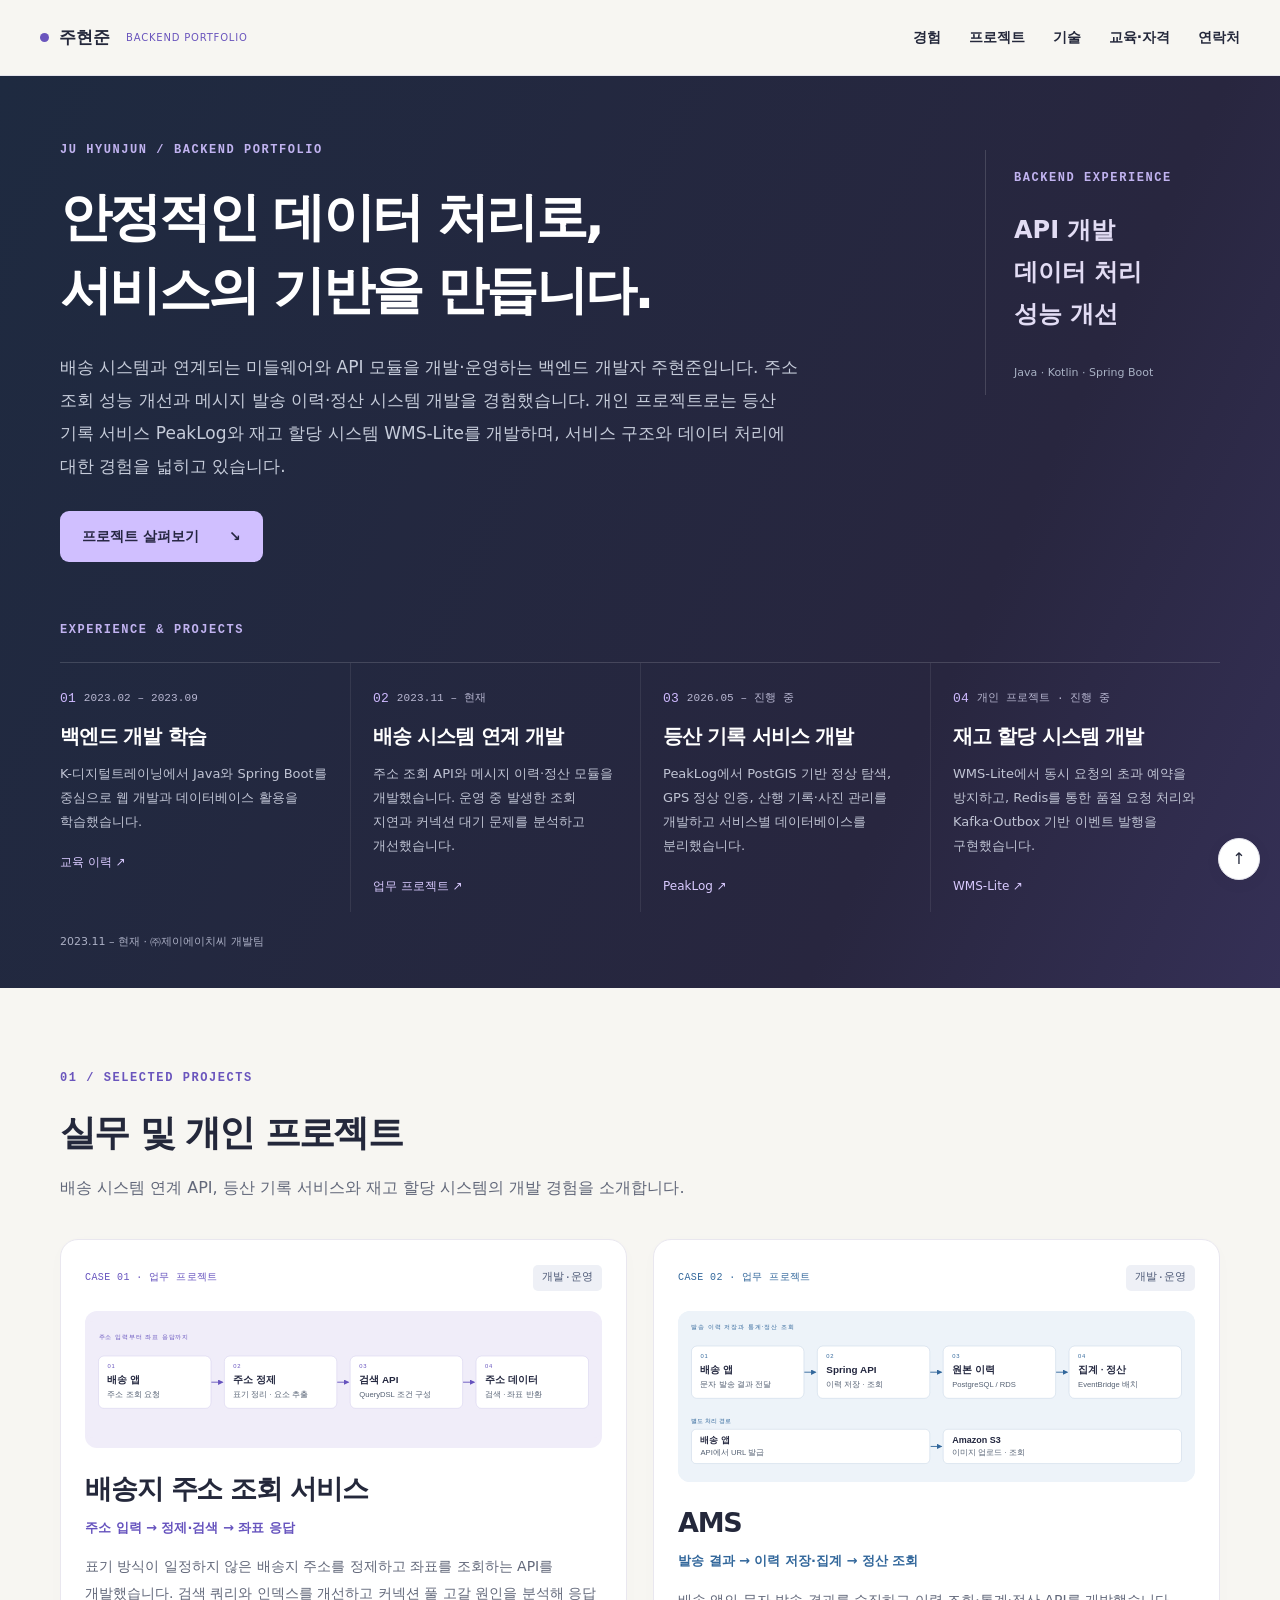
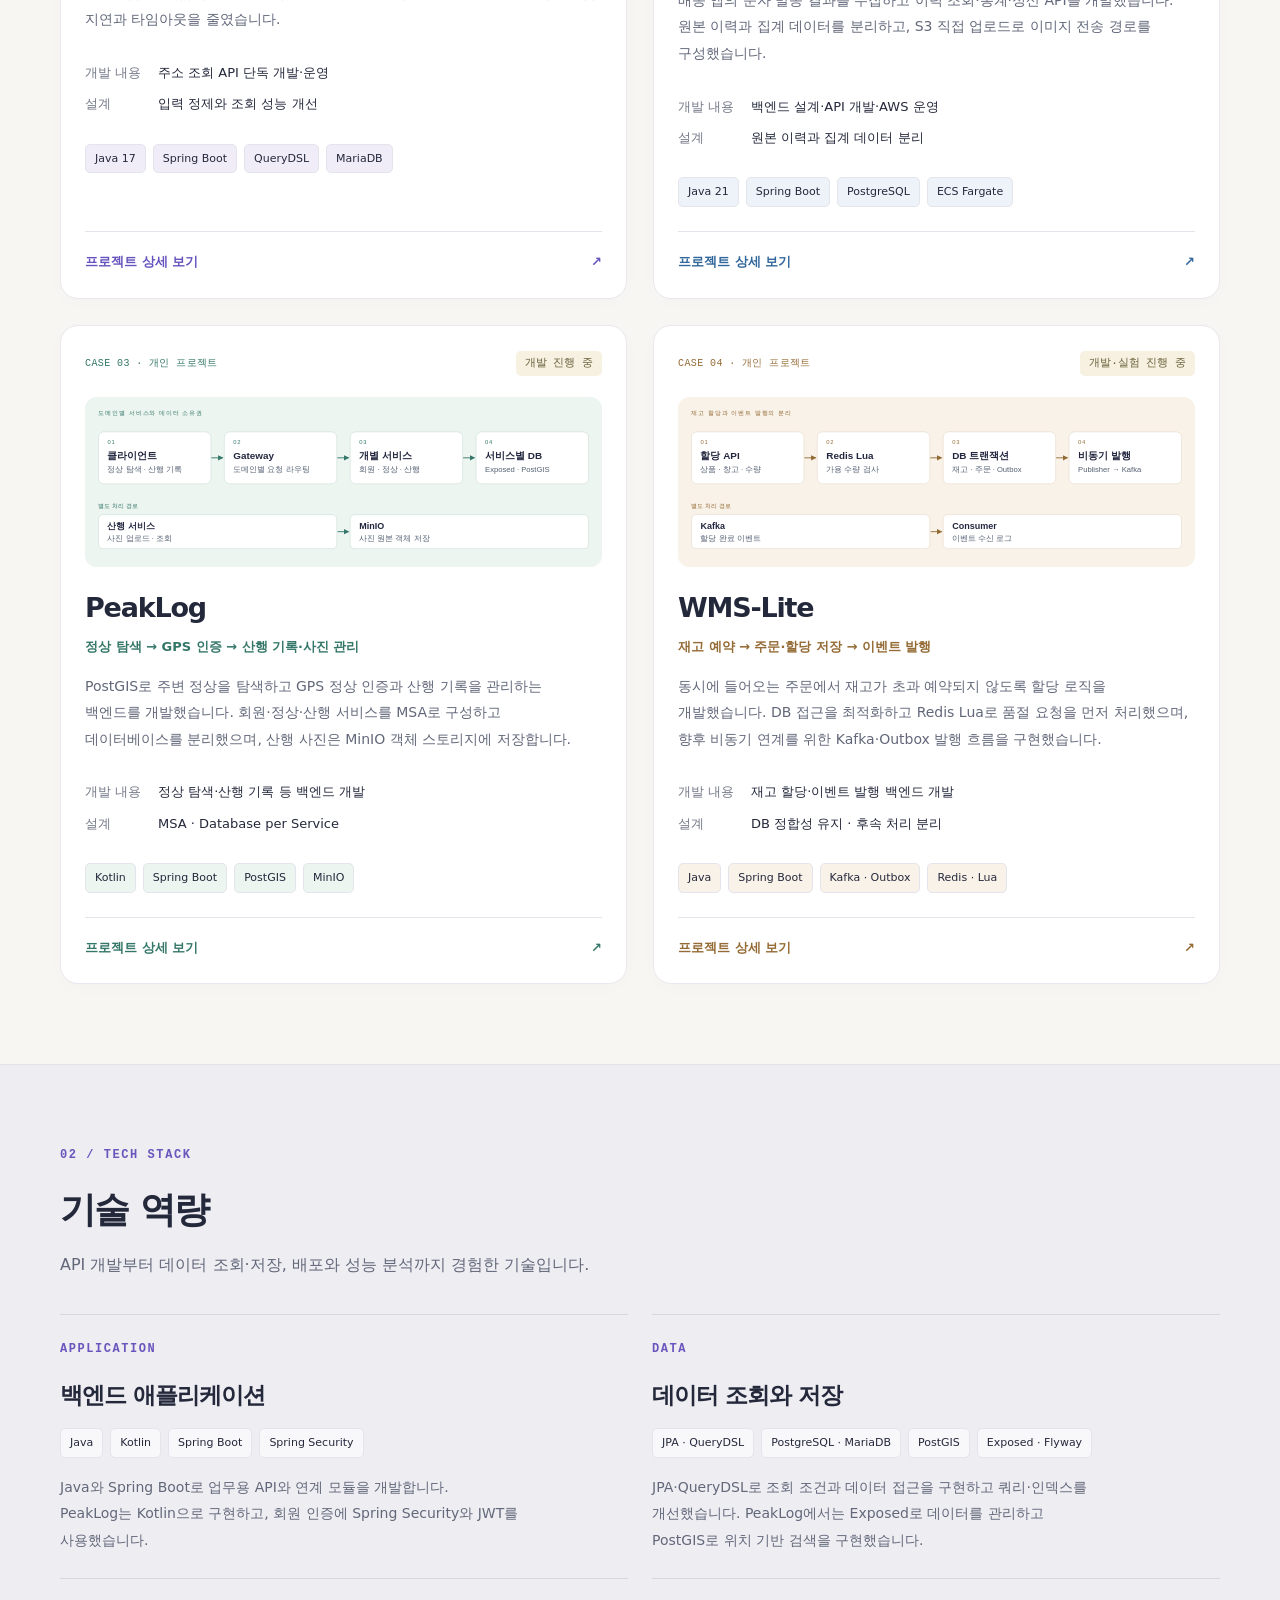
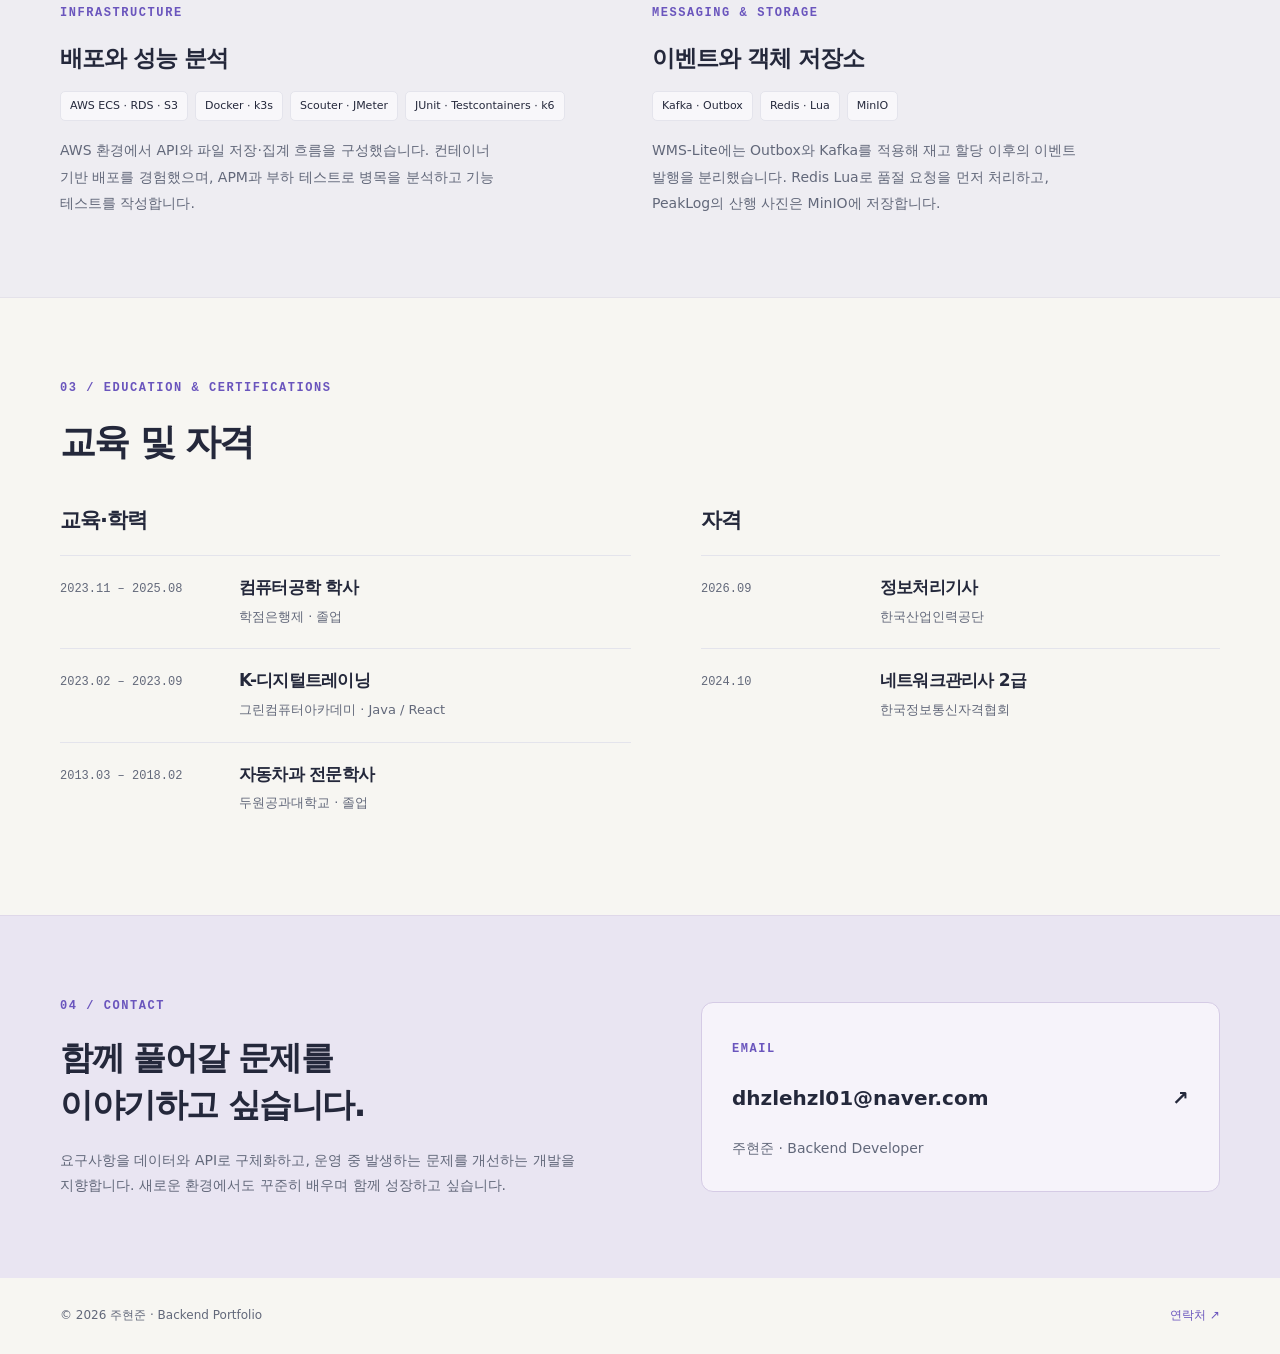
==== index.html @ 54ac0eb7 "Add portfolio website" ====
<!doctype html>
<html lang="ko" class="home-page"><head><meta charset="utf-8"><meta name="viewport" content="width=device-width, initial-scale=1">
<meta name="description" content="배송 시스템과 연계되는 미들웨어와 API 모듈을 개발·운영하는 백엔드 개발자 주현준입니다. 주소 조회 성능 개선과 메시지 발송 이력·정산 시스템 개발을 경험했습니다. 개인 프로젝트로는 등산 기록 서비스 PeakLog와 재고 할당 시스템 WMS-Lite를 개발하며, 서비스 구조와 데이터 처리에 대한 경험을 넓히고 있습니다."><meta name="theme-color" content="#23273f">
<meta property="og:title" content="주현준 | Backend Portfolio"><meta property="og:description" content="배송 시스템과 연계되는 미들웨어와 API 모듈을 개발·운영하는 백엔드 개발자 주현준입니다. 주소 조회 성능 개선과 메시지 발송 이력·정산 시스템 개발을 경험했습니다. 개인 프로젝트로는 등산 기록 서비스 PeakLog와 재고 할당 시스템 WMS-Lite를 개발하며, 서비스 구조와 데이터 처리에 대한 경험을 넓히고 있습니다."><meta property="og:type" content="website">
<title>주현준 | Backend Portfolio</title><link rel="icon" type="image/svg+xml" href="assets/favicon.svg">
<link rel="stylesheet" href="assets/style.css"><script src="assets/main.js" defer></script></head>
<body id="top"><a class="skip" href="#main">본문으로 건너뛰기</a>
<header class="site-header"><div class="header-inner">
<a class="brand" href="index.html" aria-label="주현준 포트폴리오 홈"><span class="brand-dot"></span>주현준<span class="brand-sub">BACKEND PORTFOLIO</span></a>
<button class="menu-toggle" type="button" aria-label="메뉴 열기" aria-expanded="false" aria-controls="main-nav">메뉴 <span aria-hidden="true">☰</span></button>
<nav id="main-nav" aria-label="주 메뉴"><a href="index.html#journey">경험</a><a href="index.html#work">프로젝트</a><a href="index.html#stack">기술</a><a href="index.html#credentials">교육·자격</a><a href="index.html#contact">연락처</a></nav></div></header><main id="main"><section class="hero" aria-labelledby="hero-title"><div class="container"><div class="hero-top"><div><p class="eyebrow">JU HYUNJUN / BACKEND PORTFOLIO</p><h1 id="hero-title">안정적인 데이터 처리로,<br>서비스의 기반을 만듭니다.</h1><p class="hero-intro">배송 시스템과 연계되는 미들웨어와 API 모듈을 개발·운영하는 백엔드 개발자 주현준입니다. 주소 조회 성능 개선과 메시지 발송 이력·정산 시스템 개발을 경험했습니다. 개인 프로젝트로는 등산 기록 서비스 PeakLog와 재고 할당 시스템 WMS-Lite를 개발하며, 서비스 구조와 데이터 처리에 대한 경험을 넓히고 있습니다.</p><a class="primary-button" href="#work">프로젝트 살펴보기 <span aria-hidden="true">↘</span></a></div><aside class="hero-aside"><span class="small-label">BACKEND EXPERIENCE</span><p>API 개발<br>데이터 처리<br>성능 개선</p><span class="aside-bottom">Java · Kotlin · Spring Boot</span></aside></div>
<div id="journey" class="timeline-wrap"><p class="small-label">EXPERIENCE & PROJECTS</p><ol class="timeline"><li><p class="timeline-date"><span>01</span>2023.02 – 2023.09</p><h2>백엔드 개발 학습</h2><p>K-디지털트레이닝에서 Java와 Spring Boot를 중심으로 웹 개발과 데이터베이스 활용을 학습했습니다.</p><a href="#credentials">교육 이력 <span aria-hidden="true">↗</span></a></li><li><p class="timeline-date"><span>02</span>2023.11 – 현재</p><h2>배송 시스템 연계 개발</h2><p>주소 조회 API와 메시지 이력·정산 모듈을 개발했습니다. 운영 중 발생한 조회 지연과 커넥션 대기 문제를 분석하고 개선했습니다.</p><a href="projects/address.html">업무 프로젝트 <span aria-hidden="true">↗</span></a></li><li><p class="timeline-date"><span>03</span>2026.05 – 진행 중</p><h2>등산 기록 서비스 개발</h2><p>PeakLog에서 PostGIS 기반 정상 탐색, GPS 정상 인증, 산행 기록·사진 관리를 개발하고 서비스별 데이터베이스를 분리했습니다.</p><a href="projects/peaklog.html">PeakLog <span aria-hidden="true">↗</span></a></li><li><p class="timeline-date"><span>04</span>개인 프로젝트 · 진행 중</p><h2>재고 할당 시스템 개발</h2><p>WMS-Lite에서 동시 요청의 초과 예약을 방지하고, Redis를 통한 품절 요청 처리와 Kafka·Outbox 기반 이벤트 발행을 구현했습니다.</p><a href="projects/wms-lite.html">WMS-Lite <span aria-hidden="true">↗</span></a></li></ol><p class="hero-footnote">2023.11 – 현재 · ㈜제이에이치씨 개발팀</p></div></div></section>
<section class="section container" id="work"><p class="eyebrow">01 / SELECTED PROJECTS</p><h2>실무 및 개인 프로젝트</h2><p class="section-intro">배송 시스템 연계 API, 등산 기록 서비스와 재고 할당 시스템의 개발 경험을 소개합니다.</p><div class="project-grid"><a class="project-card theme-violet" href="projects/address.html" aria-label="배송지 주소 조회 서비스 상세 보기"><div class="card-top"><span>CASE 01 · 업무 프로젝트</span><span class="status status-done">개발·운영</span></div>
<div class="card-art"><img src="assets/address-overview.svg" alt="주소 입력 → 정제·검색 → 좌표 응답" width="1150" height="260" loading="lazy"></div><div class="card-body"><h3>배송지 주소 조회 서비스</h3><p class="card-flow">주소 입력 → 정제·검색 → 좌표 응답</p><p>표기 방식이 일정하지 않은 배송지 주소를 정제하고 좌표를 조회하는 API를 개발했습니다. 검색 쿼리와 인덱스를 개선하고 커넥션 풀 고갈 원인을 분석해 응답 지연과 타임아웃을 줄였습니다.</p><dl><div><dt>개발 내용</dt><dd>주소 조회 API 단독 개발·운영</dd></div><div><dt>설계</dt><dd>입력 정제와 조회 성능 개선</dd></div></dl><ul class="tags" aria-label="사용 기술"><li>Java 17</li><li>Spring Boot</li><li>QueryDSL</li><li>MariaDB</li></ul><div class="card-link">프로젝트 상세 보기 <span aria-hidden="true">↗</span></div></div></a><a class="project-card theme-blue" href="projects/ams.html" aria-label="AMS 상세 보기"><div class="card-top"><span>CASE 02 · 업무 프로젝트</span><span class="status status-done">개발·운영</span></div>
<div class="card-art"><img src="assets/ams-overview.svg" alt="발송 결과 → 이력 저장·집계 → 정산 조회" width="1150" height="260" loading="lazy"></div><div class="card-body"><h3>AMS</h3><p class="card-flow">발송 결과 → 이력 저장·집계 → 정산 조회</p><p>배송 앱의 문자 발송 결과를 수집하고 이력 조회·통계·정산 API를 개발했습니다. 원본 이력과 집계 데이터를 분리하고, S3 직접 업로드로 이미지 전송 경로를 구성했습니다.</p><dl><div><dt>개발 내용</dt><dd>백엔드 설계·API 개발·AWS 운영</dd></div><div><dt>설계</dt><dd>원본 이력과 집계 데이터 분리</dd></div></dl><ul class="tags" aria-label="사용 기술"><li>Java 21</li><li>Spring Boot</li><li>PostgreSQL</li><li>ECS Fargate</li></ul><div class="card-link">프로젝트 상세 보기 <span aria-hidden="true">↗</span></div></div></a><a class="project-card theme-green" href="projects/peaklog.html" aria-label="PeakLog 상세 보기"><div class="card-top"><span>CASE 03 · 개인 프로젝트</span><span class="status status-experiment">개발 진행 중</span></div>
<div class="card-art"><img src="assets/peaklog-overview.svg" alt="정상 탐색 → GPS 인증 → 산행 기록·사진 관리" width="1150" height="260" loading="lazy"></div><div class="card-body"><h3>PeakLog</h3><p class="card-flow">정상 탐색 → GPS 인증 → 산행 기록·사진 관리</p><p>PostGIS로 주변 정상을 탐색하고 GPS 정상 인증과 산행 기록을 관리하는 백엔드를 개발했습니다. 회원·정상·산행 서비스를 MSA로 구성하고 데이터베이스를 분리했으며, 산행 사진은 MinIO 객체 스토리지에 저장합니다.</p><dl><div><dt>개발 내용</dt><dd>정상 탐색·산행 기록 등 백엔드 개발</dd></div><div><dt>설계</dt><dd>MSA · Database per Service</dd></div></dl><ul class="tags" aria-label="사용 기술"><li>Kotlin</li><li>Spring Boot</li><li>PostGIS</li><li>MinIO</li></ul><div class="card-link">프로젝트 상세 보기 <span aria-hidden="true">↗</span></div></div></a><a class="project-card theme-amber" href="projects/wms-lite.html" aria-label="WMS-Lite 상세 보기"><div class="card-top"><span>CASE 04 · 개인 프로젝트</span><span class="status status-experiment">개발·실험 진행 중</span></div>
<div class="card-art"><img src="assets/wms-lite-overview.svg" alt="재고 예약 → 주문·할당 저장 → 이벤트 발행" width="1150" height="260" loading="lazy"></div><div class="card-body"><h3>WMS-Lite</h3><p class="card-flow">재고 예약 → 주문·할당 저장 → 이벤트 발행</p><p>동시에 들어오는 주문에서 재고가 초과 예약되지 않도록 할당 로직을 개발했습니다. DB 접근을 최적화하고 Redis Lua로 품절 요청을 먼저 처리했으며, 향후 비동기 연계를 위한 Kafka·Outbox 발행 흐름을 구현했습니다.</p><dl><div><dt>개발 내용</dt><dd>재고 할당·이벤트 발행 백엔드 개발</dd></div><div><dt>설계</dt><dd>DB 정합성 유지 · 후속 처리 분리</dd></div></dl><ul class="tags" aria-label="사용 기술"><li>Java</li><li>Spring Boot</li><li>Kafka · Outbox</li><li>Redis · Lua</li></ul><div class="card-link">프로젝트 상세 보기 <span aria-hidden="true">↗</span></div></div></a></div></section>
<section class="section stack-section" id="stack"><div class="container"><p class="eyebrow">02 / TECH STACK</p><h2>기술 역량</h2><p class="section-intro">API 개발부터 데이터 조회·저장, 배포와 성능 분석까지 경험한 기술입니다.</p><div class="stack-grid"><article class="stack-card"><p class="eyebrow">APPLICATION</p><h3>백엔드 애플리케이션</h3><ul class="tags" aria-label="사용 기술"><li>Java</li><li>Kotlin</li><li>Spring Boot</li><li>Spring Security</li></ul><p>Java와 Spring Boot로 업무용 API와 연계 모듈을 개발합니다. PeakLog는 Kotlin으로 구현하고, 회원 인증에 Spring Security와 JWT를 사용했습니다.</p></article><article class="stack-card"><p class="eyebrow">DATA</p><h3>데이터 조회와 저장</h3><ul class="tags" aria-label="사용 기술"><li>JPA · QueryDSL</li><li>PostgreSQL · MariaDB</li><li>PostGIS</li><li>Exposed · Flyway</li></ul><p>JPA·QueryDSL로 조회 조건과 데이터 접근을 구현하고 쿼리·인덱스를 개선했습니다. PeakLog에서는 Exposed로 데이터를 관리하고 PostGIS로 위치 기반 검색을 구현했습니다.</p></article><article class="stack-card"><p class="eyebrow">INFRASTRUCTURE</p><h3>배포와 성능 분석</h3><ul class="tags" aria-label="사용 기술"><li>AWS ECS · RDS · S3</li><li>Docker · k3s</li><li>Scouter · JMeter</li><li>JUnit · Testcontainers · k6</li></ul><p>AWS 환경에서 API와 파일 저장·집계 흐름을 구성했습니다. 컨테이너 기반 배포를 경험했으며, APM과 부하 테스트로 병목을 분석하고 기능 테스트를 작성합니다.</p></article><article class="stack-card"><p class="eyebrow">MESSAGING &amp; STORAGE</p><h3>이벤트와 객체 저장소</h3><ul class="tags" aria-label="사용 기술"><li>Kafka · Outbox</li><li>Redis · Lua</li><li>MinIO</li></ul><p>WMS-Lite에는 Outbox와 Kafka를 적용해 재고 할당 이후의 이벤트 발행을 분리했습니다. Redis Lua로 품절 요청을 먼저 처리하고, PeakLog의 산행 사진은 MinIO에 저장합니다.</p></article></div></div></section>
<section class="section container" id="credentials"><p class="eyebrow">03 / EDUCATION &amp; CERTIFICATIONS</p><h2>교육 및 자격</h2><div class="credentials-grid"><article><h3>교육·학력</h3><ul class="credential-list"><li><span>2023.11 – 2025.08</span><div><h4>컴퓨터공학 학사</h4><p>학점은행제 · 졸업</p></div></li><li><span>2023.02 – 2023.09</span><div><h4>K-디지털트레이닝</h4><p>그린컴퓨터아카데미 · Java / React</p></div></li><li><span>2013.03 – 2018.02</span><div><h4>자동차과 전문학사</h4><p>두원공과대학교 · 졸업</p></div></li></ul></article><article><h3>자격</h3><ul class="credential-list"><li><span>2026.09</span><div><h4>정보처리기사</h4><p>한국산업인력공단</p></div></li><li><span>2024.10</span><div><h4>네트워크관리사 2급</h4><p>한국정보통신자격협회</p></div></li></ul></article></div></section>
<section class="section contact-section" id="contact"><div class="container contact-inner"><div><p class="eyebrow">04 / CONTACT</p><h2>함께 풀어갈 문제를<br>이야기하고 싶습니다.</h2><p>요구사항을 데이터와 API로 구체화하고, 운영 중 발생하는 문제를 개선하는 개발을 지향합니다. 새로운 환경에서도 꾸준히 배우며 함께 성장하고 싶습니다.</p></div><div class="contact-card"><span class="small-label">EMAIL</span><a href="mailto:dhzlehzl01@naver.com">dhzlehzl01@naver.com <span aria-hidden="true">↗</span></a><p>주현준 · Backend Developer</p></div></div></section></main><footer><div class="container footer-inner"><p>© 2026 주현준 <span>· Backend Portfolio</span></p><a href="index.html#contact">연락처 ↗</a></div></footer>
<a class="to-top" href="#top" aria-label="맨 위로">↑</a></body></html>
---- assets/style.css ----
:root{--bg:#f7f6f2;--paper:#fff;--ink:#24283b;--muted:#62687a;--line:#e4e4ec;--accent:#6a55bd;--soft:#f0ecfb;--header:76px;--radius:18px;color-scheme:light}
*{box-sizing:border-box}html{scroll-behavior:smooth;scroll-padding-top:calc(var(--header) + 20px)}body{margin:0;background:var(--bg);color:var(--ink);font-family:"Pretendard","Apple SD Gothic Neo","Malgun Gothic",system-ui,sans-serif;font-size:16px;line-height:1.8;word-break:keep-all;overflow-wrap:anywhere}a{color:inherit;text-decoration:none}button{font:inherit;cursor:pointer;color:inherit}button:disabled{cursor:default;opacity:.45}img{max-width:100%;height:auto}h1,h2,h3,h4,p,ul,ol,figure,dl{margin:0}h1,h2,h3,h4{line-height:1.4;letter-spacing:-.045em}h1{font-size:clamp(34px,4.1vw,58px);font-weight:750}h2{font-size:clamp(28px,3vw,36px);font-weight:750}h3{font-size:23px}h4{font-size:18px}p{color:var(--muted)}button,a,summary{touch-action:manipulation}a:focus-visible,button:focus-visible,summary:focus-visible,[tabindex]:focus-visible{outline:3px solid #9d7fe9;outline-offset:5px}button{border:0}button:focus:not(:focus-visible){outline:none}[hidden]{display:none!important}.container{width:min(1160px,calc(100% - 80px));margin-inline:auto}.skip{position:fixed;top:-100px;left:16px;background:var(--ink);color:#fff;z-index:100;padding:12px}.skip:focus{top:12px}.site-header{position:sticky;top:0;height:var(--header);z-index:30;background:rgba(247,246,242,.97);border-bottom:1px solid var(--line)}.header-inner{width:min(1240px,calc(100% - 80px));height:100%;margin:auto;display:flex;align-items:center;justify-content:space-between;gap:24px}.brand{display:flex;align-items:center;gap:10px;font-size:17px;font-weight:750;white-space:nowrap}.brand-dot{width:9px;height:9px;background:var(--accent);border-radius:50%}.brand-sub{font-size:10px;color:var(--accent);letter-spacing:.08em;font-weight:500;margin-left:6px}#main-nav{display:flex;gap:28px;font-size:14px;font-weight:650}#main-nav a:hover{color:var(--accent)}.menu-toggle{display:none;background:transparent;padding:6px}.eyebrow,.small-label{font-family:ui-monospace,"Cascadia Code",Consolas,monospace;font-size:12px;letter-spacing:.13em;color:var(--accent);font-weight:550}.eyebrow{margin-bottom:18px}.hero{background:linear-gradient(115deg,#1e2a40 0%,#28263f 72%,#353056 100%);color:#fff;padding:64px 0 36px}.hero .eyebrow,.hero .small-label{color:#c1b3f0}.hero h1{letter-spacing:-.05em}.hero-top{display:grid;grid-template-columns:minmax(0,1fr) 235px;gap:70px;align-items:start}.hero-intro{max-width:740px;margin:24px 0 28px;color:#c6ccda;font-size:17px;line-height:1.95}.primary-button,.secondary-button{display:inline-flex;gap:30px;align-items:center;padding:13px 22px;border-radius:9px;font-size:14px;font-weight:700}.primary-button{background:#d0bfff;color:#262642}.primary-button:hover{background:#dfd2ff}.secondary-button{border:1px solid var(--line);background:#fff;margin-top:25px}.hero-aside{border-left:1px solid #ffffff25;padding:12px 0 12px 28px;margin-top:10px}.hero-aside p{font-size:24px;line-height:1.75;color:#e2dcf4;margin:18px 0 28px;font-weight:600}.aside-bottom{font-size:11px;color:#a8b1c4;display:block;max-width:180px}.timeline-wrap{margin-top:58px;scroll-margin-top:0}.timeline{list-style:none;padding:0;display:grid;grid-template-columns:repeat(4,1fr);margin-top:20px;border-top:1px solid #ffffff25}.timeline li{padding:24px 22px 12px 0;position:relative}.timeline li+li{padding-left:22px;border-left:1px solid #ffffff15}.timeline-date{color:#b8b7d1;font-family:ui-monospace,Consolas,monospace;font-size:11px;letter-spacing:.01em;display:flex;align-items:center;gap:8px}.timeline-date span{font-size:13px;color:#cfbaff}.timeline h2{font-size:20px;margin:12px 0}.timeline li>p:not(.timeline-date){font-size:13px;line-height:1.85;color:#c0c4d4}.timeline a{font-size:12px;color:#d9caff;display:inline-block;margin-top:18px}.hero-footnote{color:#acb0c5;font-size:11px;margin-top:20px}.section{padding-top:80px;padding-bottom:80px}.section-intro{margin-top:16px;font-size:16px;max-width:800px}.project-grid{display:grid;grid-template-columns:repeat(2,minmax(0,1fr));gap:26px;margin-top:36px}.project-card{border:1px solid #e9e7ef;border-radius:var(--radius);background:var(--paper);padding:24px;box-shadow:0 4px 20px #26263a04;display:flex;flex-direction:column;transition:transform .18s,border-color .18s}.project-card:hover{transform:translateY(-4px);border-color:#bcaedb}.card-top{font-family:ui-monospace,Consolas,monospace;font-size:10px;letter-spacing:.04em;display:flex;justify-content:space-between;gap:10px;color:var(--accent);align-items:center;min-height:28px}.status{font-family:inherit;letter-spacing:0;font-size:11px;padding:4px 9px;border-radius:5px;display:inline-block;white-space:normal;line-height:1.6}.status-done{color:#4e5a77;background:#eef0f6}.status-experiment{color:#6a613b;background:#f6f1e1}.card-art{margin:19px 0 22px;background:var(--soft);border-radius:12px;overflow:hidden;display:grid;min-height:137px;align-items:center}.card-art img{width:100%;display:block}.card-body{display:flex;flex-direction:column;flex:1}.card-body h3{font-size:27px}.card-flow{color:var(--accent);font-size:13px;font-weight:650;margin:8px 0 14px}.card-body>p:not(.card-flow){font-size:14px;line-height:1.9}.card-body dl{font-size:13px;margin:20px 0}.card-body dl>div{display:grid;grid-template-columns:65px 1fr;gap:8px;margin:8px 0}.card-body dt{color:#767a89}.card-body dd{margin:0;color:var(--ink)}.tags{list-style:none;padding:0;display:flex;flex-wrap:wrap;gap:7px}.tags li{font-size:11px;border:1px solid var(--line);padding:4px 9px;background:var(--soft);border-radius:5px;line-height:1.8}.card-link{border-top:1px solid var(--line);padding-top:18px;display:flex;justify-content:space-between;font-size:13px;color:var(--accent);font-weight:700;margin-top:auto}.card-body .tags{margin-bottom:24px}.theme-violet{--accent:#6653be;--soft:#f0edf9}.theme-blue{--accent:#32679b;--soft:#edf3f9}.theme-green{--accent:#347768;--soft:#edf5f1}.theme-amber{--accent:#946b35;--soft:#f9f2e9}.stack-section{background:#eeedf2;border-block:1px solid #e4e2ea}.stack-grid{display:grid;grid-template-columns:repeat(2,minmax(0,1fr));gap:24px;margin-top:34px}.stack-card{border-top:1px solid #d9d6e2;padding-top:24px}.stack-card h3{margin:10px 0 17px}.stack-card .tags{margin-bottom:16px}.stack-card .tags li{background:#f8f7fa}.stack-card p:not(.eyebrow){font-size:14px;line-height:1.9;max-width:460px}.credentials-grid{display:grid;grid-template-columns:1.1fr 1fr;gap:70px;margin-top:38px}.credentials-grid h3{font-size:21px;margin-bottom:20px}.credential-list{list-style:none;padding:0}.credential-list li{display:flex;gap:24px;padding:20px 0;border-top:1px solid var(--line)}.credential-list li>span{font-family:ui-monospace,Consolas,monospace;font-size:12px;color:var(--muted);flex:0 0 155px;padding-top:3px}.credential-list h4{font-size:17px}.credential-list p{font-size:13px;margin-top:5px}.contact-section{background:#e9e5f2;border-top:1px solid #dfd8e9}.contact-inner{display:grid;grid-template-columns:1.1fr 1fr;gap:70px;align-items:center}.contact-inner h2{font-size:33px}.contact-inner>div>p:not(.eyebrow){max-width:580px;font-size:14px;margin-top:20px}.contact-card{border:1px solid #d5cbe5;border-radius:12px;padding:30px;background:#f6f3fa}.contact-card a{display:flex;justify-content:space-between;gap:16px;align-items:center;font-size:20px;font-weight:650;margin-top:18px}.contact-card p{font-size:12px;margin-top:20px}.footer-inner{display:flex;justify-content:space-between;padding-block:27px;font-size:12px}.footer-inner a{color:var(--accent)}.to-top{position:fixed;right:20px;bottom:20px;width:42px;height:42px;display:grid;place-items:center;background:#fff;border:1px solid var(--line);border-radius:50%;z-index:20;box-shadow:0 3px 14px #26263a12}.breadcrumb{display:flex;justify-content:space-between;gap:20px;padding-top:27px;color:var(--muted);font-size:12px}.breadcrumb a{color:var(--accent)}.detail-hero{padding:45px 0 40px}.detail-hero h1{font-size:clamp(36px,4vw,54px)}.detail-subtitle{margin:16px 0 22px;font-size:22px;color:#52596a}.project-meta{display:flex;gap:20px;align-items:center;flex-wrap:wrap;font-size:13px;margin-bottom:22px}.detail-hero>.tags li{font-size:12px;padding:6px 12px}.snapshot{display:grid;grid-template-columns:1fr 1fr;gap:40px;margin-top:36px;padding:30px;background:#fff;border:1px solid var(--line);border-radius:14px}.snapshot h2{font-size:21px;margin:10px 0}.snapshot p{font-size:14px;line-height:1.9}.metrics{display:grid;grid-template-columns:repeat(3,1fr);gap:20px;border-bottom:1px solid var(--line);padding:28px 0}.metrics>div+div{border-left:1px solid var(--line);padding-left:24px}.metrics dt{font-size:12px;color:var(--muted)}.metrics dd{margin:8px 0 0;font-size:20px;line-height:1.6;font-weight:650;color:var(--accent)}.detail-nav{position:sticky;top:var(--header);z-index:25;background:rgba(247,246,242,.98);border-block:1px solid var(--line)}.detail-nav>.container{display:flex;gap:34px;overflow-x:auto}.detail-nav a{padding:15px 0;white-space:nowrap;font-size:13px;font-weight:600}.detail-nav a:hover{color:var(--accent)}.detail-section{padding:60px 0;border-bottom:1px solid var(--line);scroll-margin-top:0}.diagram{background:#fff;border:1px solid var(--line);border-radius:14px;padding:24px;margin-top:28px;overflow:hidden}.figure-heading{display:flex;justify-content:space-between;align-items:center;gap:20px;margin-bottom:20px}.figure-heading h3{font-size:19px;letter-spacing:-.035em}.zoom-link{padding:6px 0;background:none;font-size:12px;white-space:nowrap;color:var(--accent);font-weight:650}.diagram-open{padding:0;background:transparent;display:block;width:100%;line-height:0;overflow:hidden;border-radius:12px}.diagram-open img{display:block;width:100%;height:auto}.flow-text{list-style:none;padding:0;display:grid;grid-template-columns:repeat(4,minmax(0,1fr));gap:14px;margin-top:20px;counter-reset:flow}.flow-text li{font-size:12px;line-height:1.7;counter-increment:flow;position:relative;padding-left:24px}.flow-text li:before{content:counter(flow,decimal-leading-zero);position:absolute;left:0;top:0;font-family:ui-monospace,Consolas,monospace;font-size:10px;color:var(--accent)}.flow-text strong{display:block;font-size:13px}.flow-text span{color:var(--muted)}figcaption{font-size:12px;color:var(--muted);line-height:1.8;margin-top:20px}.features-layout{display:grid;grid-template-columns:228px minmax(0,1fr);gap:30px;margin-top:32px;align-items:start}.feature-nav{position:sticky;top:153px;border:1px solid var(--line);border-radius:12px;background:#eeedf3;overflow:hidden}.feature-nav>p{padding:21px 20px;font-size:11px}.feature-nav [role=tablist]{display:flex;flex-direction:column}.feature-nav button{display:flex;align-items:center;gap:10px;width:100%;padding:18px 16px;background:transparent;border-left:3px solid transparent;text-align:left;font-size:13px;line-height:1.6}.feature-nav button[aria-selected=true]{background:var(--soft);border-left-color:var(--accent);color:var(--accent);font-weight:700}.feature-nav button:hover{background:#fff8}.tab-index{font-family:ui-monospace,Consolas,monospace;font-size:10px;opacity:.7}.tab-arrow{margin-left:auto}.back-home{font-size:12px;display:block;padding:20px;border-top:1px solid var(--line);color:var(--muted)}.feature-panel{padding:30px;background:#fff;border:1px solid var(--line);border-radius:14px;margin-bottom:20px}.feature-panel .eyebrow{display:flex;align-items:center;justify-content:space-between;gap:10px;font-size:11px;margin-bottom:15px}.feature-state{font-family:inherit;letter-spacing:0;font-size:11px;display:inline-block;padding:3px 8px;background:var(--soft);border-radius:4px}.feature-title{font-size:28px}.feature-intro{margin-top:15px;font-size:16px}.feature-panel .diagram{padding:16px;margin-top:25px;background:var(--bg)}.feature-panel .figure-heading h3{font-size:15px}.feature-panel .flow-text{grid-template-columns:repeat(2,1fr)}.feature-panel .flow-text strong{font-size:12px}.problem-solution{display:grid;grid-template-columns:1fr 1fr;gap:24px;margin-top:32px}.problem-solution article{padding-top:16px;border-top:2px solid var(--line)}.problem-solution article+article{border-top-color:var(--accent)}.problem-solution h4{font-size:17px;margin:10px 0}.problem-solution p,.decision p,.validation-note p{font-size:14px;line-height:1.9}.feature-subtitle{font-size:19px;margin:32px 0 20px}.decision{margin:18px 0;padding-left:16px;border-left:2px solid var(--line)}.decision h4{font-size:16px;margin-bottom:10px}.validation-note{padding:22px;background:var(--soft);border-radius:9px;margin-top:30px}.validation-note h4{font-size:17px;margin:10px 0}.table-wrap{overflow-x:auto;margin-top:28px;border:1px solid var(--line);border-radius:12px;background:#fff}table{border-collapse:collapse;width:100%;font-size:14px;text-align:left}caption{text-align:left;padding:16px 22px;font-size:12px;color:var(--muted);background:#faf9fc}th,td{padding:17px 22px;border-top:1px solid var(--line);vertical-align:top}thead{background:var(--soft)}thead th{font-size:12px;color:var(--accent)}tbody th{width:185px;font-weight:650}td{color:var(--muted)}.notice{font-size:13px;line-height:1.9;background:#efedf3;padding:20px 24px;border-radius:10px;margin-top:22px;border-left:3px solid var(--accent)}.sources{border-top:1px solid var(--line);margin-top:24px;padding-top:18px;font-size:12px;color:var(--muted)}summary{cursor:pointer;color:var(--ink);font-weight:600}.sources ul{padding:18px 22px;font-family:ui-monospace,Consolas,monospace;font-size:11px}.sources p{font-size:12px}.reflection-grid{display:grid;grid-template-columns:1fr 1fr;gap:50px;margin-top:30px}.reflection-grid h3{font-size:22px;margin-bottom:18px}.reflection-grid .small-label{display:block;margin-bottom:10px}.reflection-grid p{font-size:15px;line-height:2}.other-projects{padding:48px 0 60px}.other-projects h2{font-size:24px;margin-bottom:24px}.other-projects>div{display:grid;grid-template-columns:repeat(3,1fr);gap:16px}.other-projects>div>a{display:grid;grid-template-columns:1fr 20px;border:1px solid var(--line);border-radius:10px;background:#fff;padding:22px;gap:10px}.other-projects>div>a>span:first-child{grid-column:1/3;font-size:11px;color:var(--muted)}.other-projects strong{font-size:16px}.other-projects a:hover{border-color:var(--accent)}dialog{border:1px solid #d4cde4;border-radius:16px;padding:0;width:min(1160px,calc(100% - 40px));max-height:90vh;max-width:none;background:#fff;color:var(--ink);overflow:hidden}dialog::backdrop{background:#171728b5;backdrop-filter:blur(4px)}.dialog-heading{display:flex;align-items:center;justify-content:space-between;gap:20px;padding:20px 24px;border-bottom:1px solid var(--line)}.dialog-heading h2{font-size:20px}.dialog-heading button{background:var(--soft);border-radius:6px;padding:7px 12px;font-size:13px;white-space:nowrap}.zoom-toolbar{display:flex;align-items:center;flex-wrap:wrap;gap:10px;padding:14px 24px;font-size:12px;background:var(--bg)}.zoom-toolbar button{background:#fff;border:1px solid var(--line);border-radius:5px;padding:4px 12px;min-width:38px}.zoom-toolbar span{color:var(--muted);margin-left:auto}.zoom-toolbar output{min-width:45px;text-align:center}.zoom-canvas{width:100%;max-height:65vh;overflow:auto;padding:20px;background:var(--bg)}.zoom-canvas img{display:block;max-width:none;height:auto}.js .menu-toggle{display:none}
@media(min-width:761px) and (max-width:1020px){.brand-sub{display:none}#main-nav{gap:20px}.hero-top{gap:35px;grid-template-columns:minmax(0,1fr) 170px}.hero-aside{padding-left:22px}.hero-aside p{font-size:21px}.timeline h2{font-size:17px}.card-top{flex-wrap:wrap}.features-layout{grid-template-columns:195px minmax(0,1fr);gap:20px}.feature-panel{padding:22px}.credentials-grid{gap:30px}.credential-list li{gap:16px}.credential-list li>span{flex-basis:110px}.contact-inner{gap:35px}.contact-card{padding:24px}.contact-card a{font-size:17px}}
@media(max-width:760px){:root{--header:64px}html{scroll-padding-top:calc(var(--header) + 20px)}.container,.header-inner{width:calc(100% - 40px)}.header-inner{gap:12px}.brand{font-size:16px;gap:8px}.brand-sub{font-size:9px;margin-left:3px;letter-spacing:.04em}.js .menu-toggle{display:block;font-size:12px;white-space:nowrap}.js #main-nav{display:none}.js #main-nav.is-open{display:flex;position:absolute;top:64px;left:0;right:0;background:var(--bg);padding:16px 20px;box-shadow:0 10px 18px #23273f15;flex-direction:column;gap:0}.js #main-nav.is-open a{padding:12px}#main-nav{font-size:12px;flex-wrap:wrap;gap:10px}.hero{padding:40px 0 28px}.hero-top{display:block}.hero h1{font-size:clamp(30px,7.5vw,44px)}.hero .eyebrow{font-size:10px}.hero-intro{font-size:14px;line-height:1.95;margin-top:20px}.primary-button{font-size:13px;padding:12px 17px}.hero-aside{display:none}.timeline-wrap{margin-top:40px}.timeline{grid-template-columns:repeat(2,minmax(0,1fr));margin-top:15px}.timeline li{padding:22px 18px 22px 0}.timeline li+li{padding-left:18px}.timeline li:nth-child(3){padding-left:0;border-left:0;border-top:1px solid #ffffff25}.timeline li:nth-child(4){border-top:1px solid #ffffff25}.timeline-date{font-size:10px;flex-wrap:wrap;gap:5px}.timeline h2{font-size:17px}.timeline li>p:not(.timeline-date){font-size:12px}.hero-footnote{font-size:10px;line-height:1.8}.section{padding-block:48px}.section h2{font-size:28px}.eyebrow{font-size:10px;margin-bottom:14px}.section-intro{font-size:14px}.project-grid{grid-template-columns:1fr;gap:20px;margin-top:26px}.project-card{padding:20px}.card-top{font-size:9px;gap:8px;align-items:start}.status{font-size:10px}.card-top .status{max-width:160px;text-align:right}.card-art{min-height:100px;margin:17px 0 20px}.card-body h3{font-size:25px}.card-flow{font-size:12px}.card-body>p:not(.card-flow){font-size:13px}.stack-grid{grid-template-columns:1fr;gap:24px;margin-top:26px}.stack-card h3{font-size:21px}.stack-card p:not(.eyebrow){font-size:13px}.credentials-grid{grid-template-columns:1fr;gap:36px;margin-top:28px}.credential-list li{gap:18px}.credential-list li>span{flex-basis:110px;font-size:11px}.credential-list h4{font-size:16px}.contact-inner{grid-template-columns:1fr;gap:28px}.contact-inner h2{font-size:28px}.contact-card{padding:24px}.contact-card a{font-size:clamp(16px,4.7vw,20px)}.footer-inner{font-size:10px;gap:20px}.footer-inner p span{display:none}.to-top{width:38px;height:38px;right:12px;bottom:12px}.breadcrumb{font-size:10px;padding-top:21px}.detail-hero{padding:32px 0 28px}.detail-hero h1{font-size:34px}.detail-subtitle{font-size:18px;margin-top:13px}.project-meta{font-size:11px;gap:10px}.detail-hero>.tags li{font-size:10px;padding:4px 8px}.snapshot{grid-template-columns:1fr;gap:24px;padding:22px;margin-top:25px}.snapshot h2{font-size:20px}.snapshot p{font-size:13px}.metrics{gap:12px;padding:23px 0}.metrics>div+div{padding-left:12px}.metrics dt{font-size:10px}.metrics dd{font-size:14px}.detail-nav>.container{gap:24px;width:calc(100% - 40px)}.detail-nav a{font-size:12px;padding:12px 0}.detail-section{padding:40px 0;scroll-margin-top:0}.detail-section h2{font-size:27px}.diagram{padding:17px;margin-top:22px}.figure-heading{gap:12px;margin-bottom:15px;align-items:start}.figure-heading h3{font-size:16px}.zoom-link{font-size:10px;padding-top:2px}.flow-text{grid-template-columns:repeat(2,minmax(0,1fr));gap:15px}.flow-text strong{font-size:12px}.flow-text span{font-size:11px}.diagram figcaption{font-size:11px}.features-layout{display:block;margin-top:24px}.feature-nav{position:static;margin-bottom:20px;border-radius:10px}.feature-nav>p{padding:13px 15px;font-size:10px}.feature-nav [role=tablist]{flex-direction:row;overflow-x:auto}.feature-nav button{white-space:nowrap;flex:0 0 auto;width:auto;padding:13px 16px;border-left:0;border-bottom:3px solid transparent;font-size:12px}.feature-nav button[aria-selected=true]{border-left:0;border-bottom-color:var(--accent)}.feature-nav .tab-arrow{display:none}.back-home{display:none}.feature-panel{padding:20px}.feature-title{font-size:24px}.feature-intro{font-size:14px}.feature-panel .diagram{padding:12px}.feature-panel .figure-heading h3{font-size:13px}.problem-solution{grid-template-columns:1fr;gap:24px;margin-top:25px}.problem-solution p,.decision p,.validation-note p{font-size:13px}.feature-subtitle{font-size:18px}.validation-note{padding:18px}.feature-panel .eyebrow{font-size:10px}.feature-state{font-size:10px}.table-wrap{margin-top:22px}table{font-size:12px}caption{padding:13px 15px;font-size:11px}th,td{padding:15px}tbody th{width:93px}.notice{padding:16px 18px;font-size:12px}.reflection-grid{grid-template-columns:1fr;gap:28px}.reflection-grid p{font-size:14px}.other-projects>div{grid-template-columns:1fr;gap:12px}.other-projects>div>a{padding:18px}.other-projects>div>a>span:first-child{font-size:10px}.other-projects h2{font-size:22px}dialog{width:calc(100% - 24px);border-radius:12px;max-height:90vh}.dialog-heading{padding:16px;gap:12px}.dialog-heading h2{font-size:16px}.dialog-heading button{padding:7px 10px;font-size:11px}.zoom-toolbar{padding:12px 16px;gap:8px;font-size:11px}.zoom-toolbar span{flex-basis:100%;margin:0;font-size:10px}.zoom-canvas{padding:12px;max-height:60vh}}
@media(max-width:360px){.brand-sub{display:none}.container,.header-inner{width:calc(100% - 32px)}.timeline li{padding-right:12px}.timeline li+li{padding-left:12px}.timeline li:nth-child(3){padding-left:0}.card-top{flex-wrap:wrap}.card-top .status{text-align:left}.credential-list li{display:block}.credential-list li>span{display:block;margin-bottom:8px}}
@media(prefers-reduced-motion:reduce){html{scroll-behavior:auto}*{transition:none!important}}
@media print{.site-header,.detail-nav,.feature-nav,.to-top,.zoom-link,.other-projects,.menu-toggle{display:none!important}.container{width:100%}.hero{background:#fff;color:#222}.hero p,.hero .eyebrow,.hero .small-label{color:#444}.hero h1{font-size:34px}.timeline h2{color:#222}.feature-panel[hidden]{display:block!important}.features-layout{display:block}.section,.detail-section{padding:25px 0}.project-card,.feature-panel,.diagram{break-inside:avoid}.tags li{background:#fff}.contact-section,.stack-section{background:#fff}body{font-size:12px}}

html.project-page{scroll-padding-top:calc(var(--header) + 70px)}
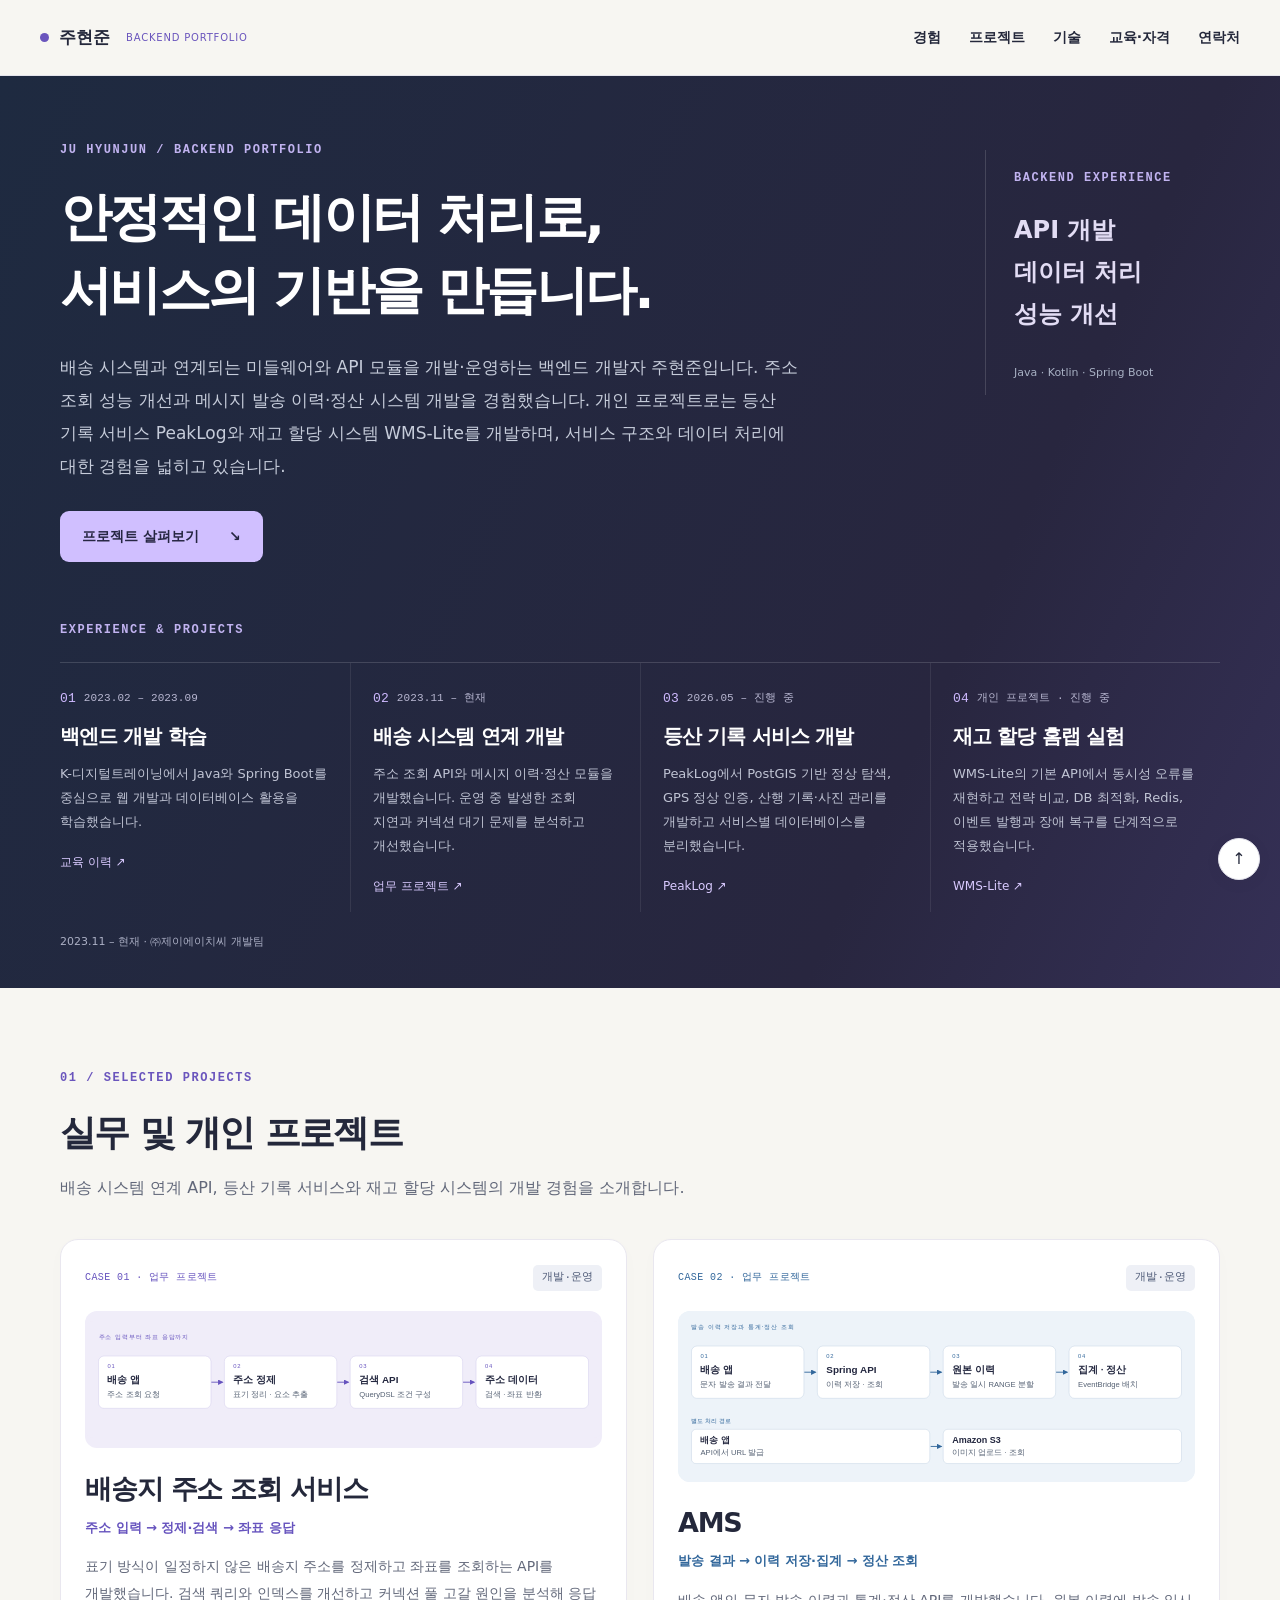
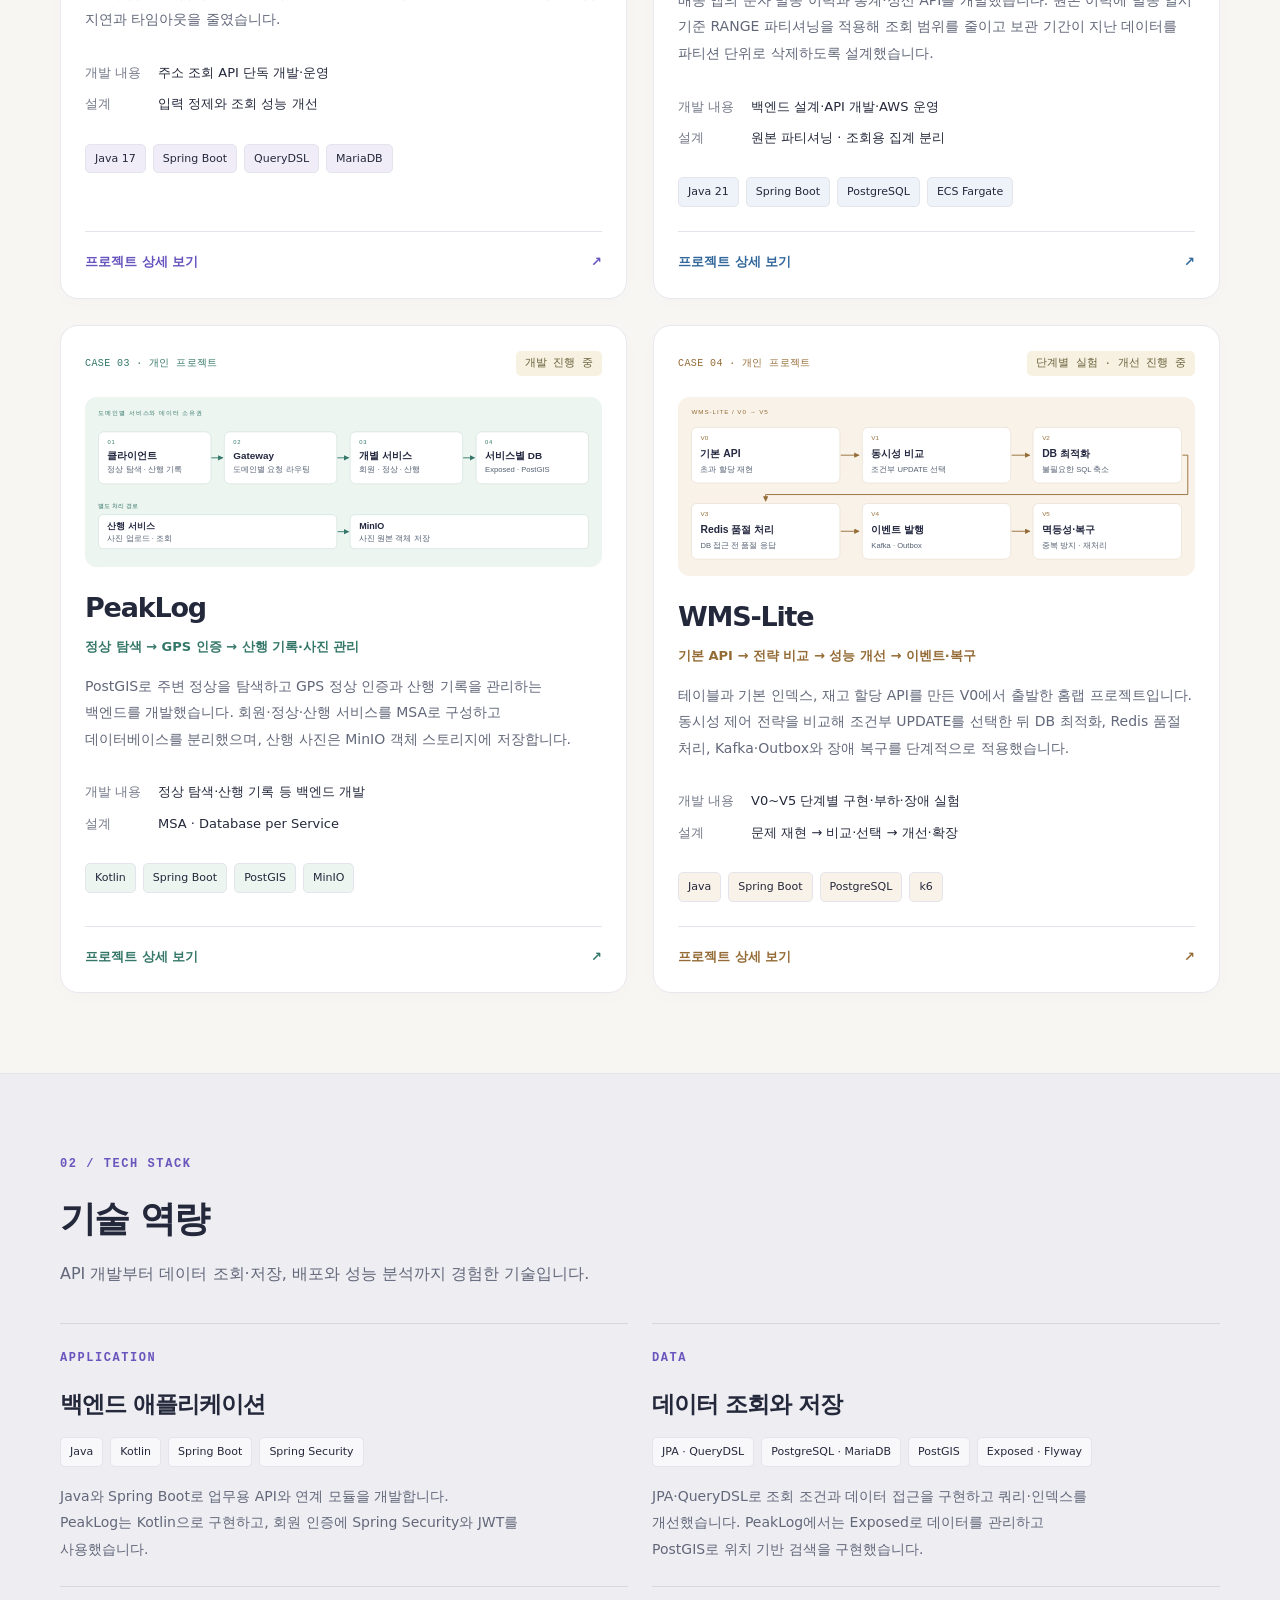
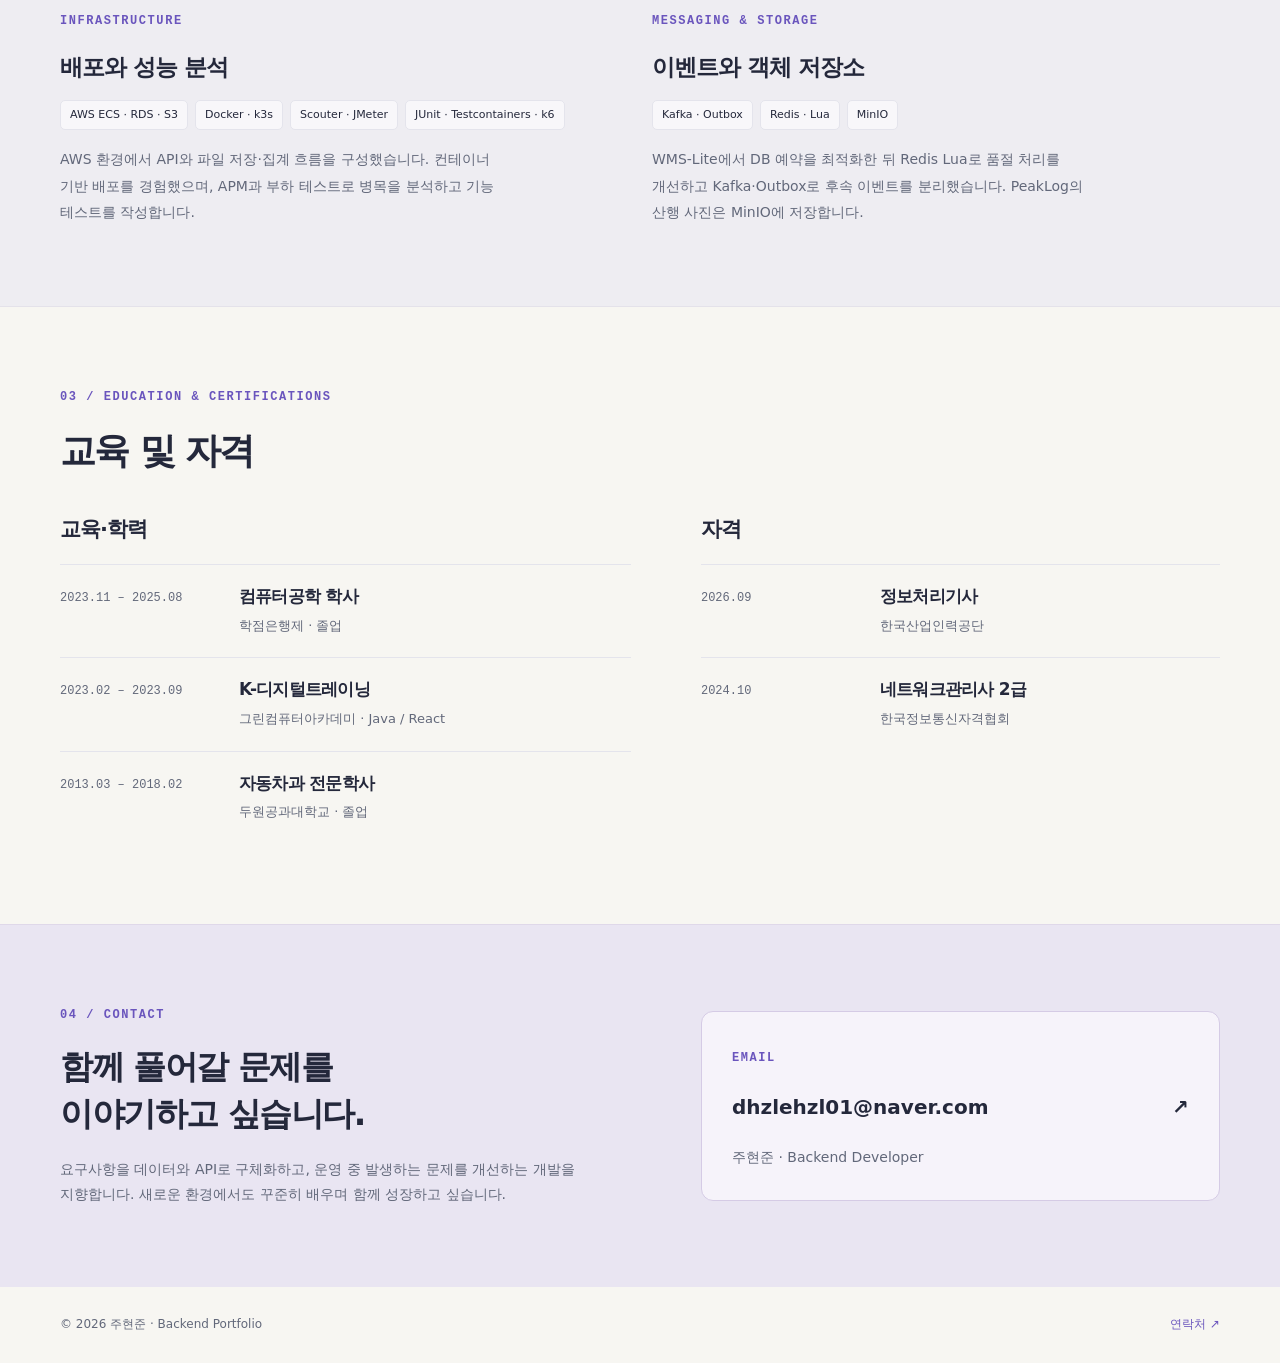
==== commit 667f6bff: "Update AMS partitioning and WMS-Lite experiment stages" ====
--- a/index.html
+++ b/index.html
@@ -9,13 +9,13 @@
 <a class="brand" href="index.html" aria-label="주현준 포트폴리오 홈"><span class="brand-dot"></span>주현준<span class="brand-sub">BACKEND PORTFOLIO</span></a>
 <button class="menu-toggle" type="button" aria-label="메뉴 열기" aria-expanded="false" aria-controls="main-nav">메뉴 <span aria-hidden="true">☰</span></button>
 <nav id="main-nav" aria-label="주 메뉴"><a href="index.html#journey">경험</a><a href="index.html#work">프로젝트</a><a href="index.html#stack">기술</a><a href="index.html#credentials">교육·자격</a><a href="index.html#contact">연락처</a></nav></div></header><main id="main"><section class="hero" aria-labelledby="hero-title"><div class="container"><div class="hero-top"><div><p class="eyebrow">JU HYUNJUN / BACKEND PORTFOLIO</p><h1 id="hero-title">안정적인 데이터 처리로,<br>서비스의 기반을 만듭니다.</h1><p class="hero-intro">배송 시스템과 연계되는 미들웨어와 API 모듈을 개발·운영하는 백엔드 개발자 주현준입니다. 주소 조회 성능 개선과 메시지 발송 이력·정산 시스템 개발을 경험했습니다. 개인 프로젝트로는 등산 기록 서비스 PeakLog와 재고 할당 시스템 WMS-Lite를 개발하며, 서비스 구조와 데이터 처리에 대한 경험을 넓히고 있습니다.</p><a class="primary-button" href="#work">프로젝트 살펴보기 <span aria-hidden="true">↘</span></a></div><aside class="hero-aside"><span class="small-label">BACKEND EXPERIENCE</span><p>API 개발<br>데이터 처리<br>성능 개선</p><span class="aside-bottom">Java · Kotlin · Spring Boot</span></aside></div>
-<div id="journey" class="timeline-wrap"><p class="small-label">EXPERIENCE & PROJECTS</p><ol class="timeline"><li><p class="timeline-date"><span>01</span>2023.02 – 2023.09</p><h2>백엔드 개발 학습</h2><p>K-디지털트레이닝에서 Java와 Spring Boot를 중심으로 웹 개발과 데이터베이스 활용을 학습했습니다.</p><a href="#credentials">교육 이력 <span aria-hidden="true">↗</span></a></li><li><p class="timeline-date"><span>02</span>2023.11 – 현재</p><h2>배송 시스템 연계 개발</h2><p>주소 조회 API와 메시지 이력·정산 모듈을 개발했습니다. 운영 중 발생한 조회 지연과 커넥션 대기 문제를 분석하고 개선했습니다.</p><a href="projects/address.html">업무 프로젝트 <span aria-hidden="true">↗</span></a></li><li><p class="timeline-date"><span>03</span>2026.05 – 진행 중</p><h2>등산 기록 서비스 개발</h2><p>PeakLog에서 PostGIS 기반 정상 탐색, GPS 정상 인증, 산행 기록·사진 관리를 개발하고 서비스별 데이터베이스를 분리했습니다.</p><a href="projects/peaklog.html">PeakLog <span aria-hidden="true">↗</span></a></li><li><p class="timeline-date"><span>04</span>개인 프로젝트 · 진행 중</p><h2>재고 할당 시스템 개발</h2><p>WMS-Lite에서 동시 요청의 초과 예약을 방지하고, Redis를 통한 품절 요청 처리와 Kafka·Outbox 기반 이벤트 발행을 구현했습니다.</p><a href="projects/wms-lite.html">WMS-Lite <span aria-hidden="true">↗</span></a></li></ol><p class="hero-footnote">2023.11 – 현재 · ㈜제이에이치씨 개발팀</p></div></div></section>
+<div id="journey" class="timeline-wrap"><p class="small-label">EXPERIENCE & PROJECTS</p><ol class="timeline"><li><p class="timeline-date"><span>01</span>2023.02 – 2023.09</p><h2>백엔드 개발 학습</h2><p>K-디지털트레이닝에서 Java와 Spring Boot를 중심으로 웹 개발과 데이터베이스 활용을 학습했습니다.</p><a href="#credentials">교육 이력 <span aria-hidden="true">↗</span></a></li><li><p class="timeline-date"><span>02</span>2023.11 – 현재</p><h2>배송 시스템 연계 개발</h2><p>주소 조회 API와 메시지 이력·정산 모듈을 개발했습니다. 운영 중 발생한 조회 지연과 커넥션 대기 문제를 분석하고 개선했습니다.</p><a href="projects/address.html">업무 프로젝트 <span aria-hidden="true">↗</span></a></li><li><p class="timeline-date"><span>03</span>2026.05 – 진행 중</p><h2>등산 기록 서비스 개발</h2><p>PeakLog에서 PostGIS 기반 정상 탐색, GPS 정상 인증, 산행 기록·사진 관리를 개발하고 서비스별 데이터베이스를 분리했습니다.</p><a href="projects/peaklog.html">PeakLog <span aria-hidden="true">↗</span></a></li><li><p class="timeline-date"><span>04</span>개인 프로젝트 · 진행 중</p><h2>재고 할당 홈랩 실험</h2><p>WMS-Lite의 기본 API에서 동시성 오류를 재현하고 전략 비교, DB 최적화, Redis, 이벤트 발행과 장애 복구를 단계적으로 적용했습니다.</p><a href="projects/wms-lite.html">WMS-Lite <span aria-hidden="true">↗</span></a></li></ol><p class="hero-footnote">2023.11 – 현재 · ㈜제이에이치씨 개발팀</p></div></div></section>
 <section class="section container" id="work"><p class="eyebrow">01 / SELECTED PROJECTS</p><h2>실무 및 개인 프로젝트</h2><p class="section-intro">배송 시스템 연계 API, 등산 기록 서비스와 재고 할당 시스템의 개발 경험을 소개합니다.</p><div class="project-grid"><a class="project-card theme-violet" href="projects/address.html" aria-label="배송지 주소 조회 서비스 상세 보기"><div class="card-top"><span>CASE 01 · 업무 프로젝트</span><span class="status status-done">개발·운영</span></div>
 <div class="card-art"><img src="assets/address-overview.svg" alt="주소 입력 → 정제·검색 → 좌표 응답" width="1150" height="260" loading="lazy"></div><div class="card-body"><h3>배송지 주소 조회 서비스</h3><p class="card-flow">주소 입력 → 정제·검색 → 좌표 응답</p><p>표기 방식이 일정하지 않은 배송지 주소를 정제하고 좌표를 조회하는 API를 개발했습니다. 검색 쿼리와 인덱스를 개선하고 커넥션 풀 고갈 원인을 분석해 응답 지연과 타임아웃을 줄였습니다.</p><dl><div><dt>개발 내용</dt><dd>주소 조회 API 단독 개발·운영</dd></div><div><dt>설계</dt><dd>입력 정제와 조회 성능 개선</dd></div></dl><ul class="tags" aria-label="사용 기술"><li>Java 17</li><li>Spring Boot</li><li>QueryDSL</li><li>MariaDB</li></ul><div class="card-link">프로젝트 상세 보기 <span aria-hidden="true">↗</span></div></div></a><a class="project-card theme-blue" href="projects/ams.html" aria-label="AMS 상세 보기"><div class="card-top"><span>CASE 02 · 업무 프로젝트</span><span class="status status-done">개발·운영</span></div>
-<div class="card-art"><img src="assets/ams-overview.svg" alt="발송 결과 → 이력 저장·집계 → 정산 조회" width="1150" height="260" loading="lazy"></div><div class="card-body"><h3>AMS</h3><p class="card-flow">발송 결과 → 이력 저장·집계 → 정산 조회</p><p>배송 앱의 문자 발송 결과를 수집하고 이력 조회·통계·정산 API를 개발했습니다. 원본 이력과 집계 데이터를 분리하고, S3 직접 업로드로 이미지 전송 경로를 구성했습니다.</p><dl><div><dt>개발 내용</dt><dd>백엔드 설계·API 개발·AWS 운영</dd></div><div><dt>설계</dt><dd>원본 이력과 집계 데이터 분리</dd></div></dl><ul class="tags" aria-label="사용 기술"><li>Java 21</li><li>Spring Boot</li><li>PostgreSQL</li><li>ECS Fargate</li></ul><div class="card-link">프로젝트 상세 보기 <span aria-hidden="true">↗</span></div></div></a><a class="project-card theme-green" href="projects/peaklog.html" aria-label="PeakLog 상세 보기"><div class="card-top"><span>CASE 03 · 개인 프로젝트</span><span class="status status-experiment">개발 진행 중</span></div>
-<div class="card-art"><img src="assets/peaklog-overview.svg" alt="정상 탐색 → GPS 인증 → 산행 기록·사진 관리" width="1150" height="260" loading="lazy"></div><div class="card-body"><h3>PeakLog</h3><p class="card-flow">정상 탐색 → GPS 인증 → 산행 기록·사진 관리</p><p>PostGIS로 주변 정상을 탐색하고 GPS 정상 인증과 산행 기록을 관리하는 백엔드를 개발했습니다. 회원·정상·산행 서비스를 MSA로 구성하고 데이터베이스를 분리했으며, 산행 사진은 MinIO 객체 스토리지에 저장합니다.</p><dl><div><dt>개발 내용</dt><dd>정상 탐색·산행 기록 등 백엔드 개발</dd></div><div><dt>설계</dt><dd>MSA · Database per Service</dd></div></dl><ul class="tags" aria-label="사용 기술"><li>Kotlin</li><li>Spring Boot</li><li>PostGIS</li><li>MinIO</li></ul><div class="card-link">프로젝트 상세 보기 <span aria-hidden="true">↗</span></div></div></a><a class="project-card theme-amber" href="projects/wms-lite.html" aria-label="WMS-Lite 상세 보기"><div class="card-top"><span>CASE 04 · 개인 프로젝트</span><span class="status status-experiment">개발·실험 진행 중</span></div>
-<div class="card-art"><img src="assets/wms-lite-overview.svg" alt="재고 예약 → 주문·할당 저장 → 이벤트 발행" width="1150" height="260" loading="lazy"></div><div class="card-body"><h3>WMS-Lite</h3><p class="card-flow">재고 예약 → 주문·할당 저장 → 이벤트 발행</p><p>동시에 들어오는 주문에서 재고가 초과 예약되지 않도록 할당 로직을 개발했습니다. DB 접근을 최적화하고 Redis Lua로 품절 요청을 먼저 처리했으며, 향후 비동기 연계를 위한 Kafka·Outbox 발행 흐름을 구현했습니다.</p><dl><div><dt>개발 내용</dt><dd>재고 할당·이벤트 발행 백엔드 개발</dd></div><div><dt>설계</dt><dd>DB 정합성 유지 · 후속 처리 분리</dd></div></dl><ul class="tags" aria-label="사용 기술"><li>Java</li><li>Spring Boot</li><li>Kafka · Outbox</li><li>Redis · Lua</li></ul><div class="card-link">프로젝트 상세 보기 <span aria-hidden="true">↗</span></div></div></a></div></section>
-<section class="section stack-section" id="stack"><div class="container"><p class="eyebrow">02 / TECH STACK</p><h2>기술 역량</h2><p class="section-intro">API 개발부터 데이터 조회·저장, 배포와 성능 분석까지 경험한 기술입니다.</p><div class="stack-grid"><article class="stack-card"><p class="eyebrow">APPLICATION</p><h3>백엔드 애플리케이션</h3><ul class="tags" aria-label="사용 기술"><li>Java</li><li>Kotlin</li><li>Spring Boot</li><li>Spring Security</li></ul><p>Java와 Spring Boot로 업무용 API와 연계 모듈을 개발합니다. PeakLog는 Kotlin으로 구현하고, 회원 인증에 Spring Security와 JWT를 사용했습니다.</p></article><article class="stack-card"><p class="eyebrow">DATA</p><h3>데이터 조회와 저장</h3><ul class="tags" aria-label="사용 기술"><li>JPA · QueryDSL</li><li>PostgreSQL · MariaDB</li><li>PostGIS</li><li>Exposed · Flyway</li></ul><p>JPA·QueryDSL로 조회 조건과 데이터 접근을 구현하고 쿼리·인덱스를 개선했습니다. PeakLog에서는 Exposed로 데이터를 관리하고 PostGIS로 위치 기반 검색을 구현했습니다.</p></article><article class="stack-card"><p class="eyebrow">INFRASTRUCTURE</p><h3>배포와 성능 분석</h3><ul class="tags" aria-label="사용 기술"><li>AWS ECS · RDS · S3</li><li>Docker · k3s</li><li>Scouter · JMeter</li><li>JUnit · Testcontainers · k6</li></ul><p>AWS 환경에서 API와 파일 저장·집계 흐름을 구성했습니다. 컨테이너 기반 배포를 경험했으며, APM과 부하 테스트로 병목을 분석하고 기능 테스트를 작성합니다.</p></article><article class="stack-card"><p class="eyebrow">MESSAGING &amp; STORAGE</p><h3>이벤트와 객체 저장소</h3><ul class="tags" aria-label="사용 기술"><li>Kafka · Outbox</li><li>Redis · Lua</li><li>MinIO</li></ul><p>WMS-Lite에는 Outbox와 Kafka를 적용해 재고 할당 이후의 이벤트 발행을 분리했습니다. Redis Lua로 품절 요청을 먼저 처리하고, PeakLog의 산행 사진은 MinIO에 저장합니다.</p></article></div></div></section>
+<div class="card-art"><img src="assets/ams-overview.svg" alt="발송 결과 → 이력 저장·집계 → 정산 조회" width="1150" height="260" loading="lazy"></div><div class="card-body"><h3>AMS</h3><p class="card-flow">발송 결과 → 이력 저장·집계 → 정산 조회</p><p>배송 앱의 문자 발송 이력과 통계·정산 API를 개발했습니다. 원본 이력에 발송 일시 기준 RANGE 파티셔닝을 적용해 조회 범위를 줄이고 보관 기간이 지난 데이터를 파티션 단위로 삭제하도록 설계했습니다.</p><dl><div><dt>개발 내용</dt><dd>백엔드 설계·API 개발·AWS 운영</dd></div><div><dt>설계</dt><dd>원본 파티셔닝 · 조회용 집계 분리</dd></div></dl><ul class="tags" aria-label="사용 기술"><li>Java 21</li><li>Spring Boot</li><li>PostgreSQL</li><li>ECS Fargate</li></ul><div class="card-link">프로젝트 상세 보기 <span aria-hidden="true">↗</span></div></div></a><a class="project-card theme-green" href="projects/peaklog.html" aria-label="PeakLog 상세 보기"><div class="card-top"><span>CASE 03 · 개인 프로젝트</span><span class="status status-experiment">개발 진행 중</span></div>
+<div class="card-art"><img src="assets/peaklog-overview.svg" alt="정상 탐색 → GPS 인증 → 산행 기록·사진 관리" width="1150" height="260" loading="lazy"></div><div class="card-body"><h3>PeakLog</h3><p class="card-flow">정상 탐색 → GPS 인증 → 산행 기록·사진 관리</p><p>PostGIS로 주변 정상을 탐색하고 GPS 정상 인증과 산행 기록을 관리하는 백엔드를 개발했습니다. 회원·정상·산행 서비스를 MSA로 구성하고 데이터베이스를 분리했으며, 산행 사진은 MinIO 객체 스토리지에 저장합니다.</p><dl><div><dt>개발 내용</dt><dd>정상 탐색·산행 기록 등 백엔드 개발</dd></div><div><dt>설계</dt><dd>MSA · Database per Service</dd></div></dl><ul class="tags" aria-label="사용 기술"><li>Kotlin</li><li>Spring Boot</li><li>PostGIS</li><li>MinIO</li></ul><div class="card-link">프로젝트 상세 보기 <span aria-hidden="true">↗</span></div></div></a><a class="project-card theme-amber" href="projects/wms-lite.html" aria-label="WMS-Lite 상세 보기"><div class="card-top"><span>CASE 04 · 개인 프로젝트</span><span class="status status-experiment">단계별 실험 · 개선 진행 중</span></div>
+<div class="card-art"><img src="assets/wms-lite-evolution.svg" alt="기본 API → 전략 비교 → 성능 개선 → 이벤트·복구" width="1150" height="400" loading="lazy"></div><div class="card-body"><h3>WMS-Lite</h3><p class="card-flow">기본 API → 전략 비교 → 성능 개선 → 이벤트·복구</p><p>테이블과 기본 인덱스, 재고 할당 API를 만든 V0에서 출발한 홈랩 프로젝트입니다. 동시성 제어 전략을 비교해 조건부 UPDATE를 선택한 뒤 DB 최적화, Redis 품절 처리, Kafka·Outbox와 장애 복구를 단계적으로 적용했습니다.</p><dl><div><dt>개발 내용</dt><dd>V0~V5 단계별 구현·부하·장애 실험</dd></div><div><dt>설계</dt><dd>문제 재현 → 비교·선택 → 개선·확장</dd></div></dl><ul class="tags" aria-label="사용 기술"><li>Java</li><li>Spring Boot</li><li>PostgreSQL</li><li>k6</li></ul><div class="card-link">프로젝트 상세 보기 <span aria-hidden="true">↗</span></div></div></a></div></section>
+<section class="section stack-section" id="stack"><div class="container"><p class="eyebrow">02 / TECH STACK</p><h2>기술 역량</h2><p class="section-intro">API 개발부터 데이터 조회·저장, 배포와 성능 분석까지 경험한 기술입니다.</p><div class="stack-grid"><article class="stack-card"><p class="eyebrow">APPLICATION</p><h3>백엔드 애플리케이션</h3><ul class="tags" aria-label="사용 기술"><li>Java</li><li>Kotlin</li><li>Spring Boot</li><li>Spring Security</li></ul><p>Java와 Spring Boot로 업무용 API와 연계 모듈을 개발합니다. PeakLog는 Kotlin으로 구현하고, 회원 인증에 Spring Security와 JWT를 사용했습니다.</p></article><article class="stack-card"><p class="eyebrow">DATA</p><h3>데이터 조회와 저장</h3><ul class="tags" aria-label="사용 기술"><li>JPA · QueryDSL</li><li>PostgreSQL · MariaDB</li><li>PostGIS</li><li>Exposed · Flyway</li></ul><p>JPA·QueryDSL로 조회 조건과 데이터 접근을 구현하고 쿼리·인덱스를 개선했습니다. PeakLog에서는 Exposed로 데이터를 관리하고 PostGIS로 위치 기반 검색을 구현했습니다.</p></article><article class="stack-card"><p class="eyebrow">INFRASTRUCTURE</p><h3>배포와 성능 분석</h3><ul class="tags" aria-label="사용 기술"><li>AWS ECS · RDS · S3</li><li>Docker · k3s</li><li>Scouter · JMeter</li><li>JUnit · Testcontainers · k6</li></ul><p>AWS 환경에서 API와 파일 저장·집계 흐름을 구성했습니다. 컨테이너 기반 배포를 경험했으며, APM과 부하 테스트로 병목을 분석하고 기능 테스트를 작성합니다.</p></article><article class="stack-card"><p class="eyebrow">MESSAGING &amp; STORAGE</p><h3>이벤트와 객체 저장소</h3><ul class="tags" aria-label="사용 기술"><li>Kafka · Outbox</li><li>Redis · Lua</li><li>MinIO</li></ul><p>WMS-Lite에서 DB 예약을 최적화한 뒤 Redis Lua로 품절 처리를 개선하고 Kafka·Outbox로 후속 이벤트를 분리했습니다. PeakLog의 산행 사진은 MinIO에 저장합니다.</p></article></div></div></section>
 <section class="section container" id="credentials"><p class="eyebrow">03 / EDUCATION &amp; CERTIFICATIONS</p><h2>교육 및 자격</h2><div class="credentials-grid"><article><h3>교육·학력</h3><ul class="credential-list"><li><span>2023.11 – 2025.08</span><div><h4>컴퓨터공학 학사</h4><p>학점은행제 · 졸업</p></div></li><li><span>2023.02 – 2023.09</span><div><h4>K-디지털트레이닝</h4><p>그린컴퓨터아카데미 · Java / React</p></div></li><li><span>2013.03 – 2018.02</span><div><h4>자동차과 전문학사</h4><p>두원공과대학교 · 졸업</p></div></li></ul></article><article><h3>자격</h3><ul class="credential-list"><li><span>2026.09</span><div><h4>정보처리기사</h4><p>한국산업인력공단</p></div></li><li><span>2024.10</span><div><h4>네트워크관리사 2급</h4><p>한국정보통신자격협회</p></div></li></ul></article></div></section>
 <section class="section contact-section" id="contact"><div class="container contact-inner"><div><p class="eyebrow">04 / CONTACT</p><h2>함께 풀어갈 문제를<br>이야기하고 싶습니다.</h2><p>요구사항을 데이터와 API로 구체화하고, 운영 중 발생하는 문제를 개선하는 개발을 지향합니다. 새로운 환경에서도 꾸준히 배우며 함께 성장하고 싶습니다.</p></div><div class="contact-card"><span class="small-label">EMAIL</span><a href="mailto:dhzlehzl01@naver.com">dhzlehzl01@naver.com <span aria-hidden="true">↗</span></a><p>주현준 · Backend Developer</p></div></div></section></main><footer><div class="container footer-inner"><p>© 2026 주현준 <span>· Backend Portfolio</span></p><a href="index.html#contact">연락처 ↗</a></div></footer>
 <a class="to-top" href="#top" aria-label="맨 위로">↑</a></body></html>
--- a/assets/style.css
+++ b/assets/style.css
@@ -7,3 +7,6 @@
 @media print{.site-header,.detail-nav,.feature-nav,.to-top,.zoom-link,.other-projects,.menu-toggle{display:none!important}.container{width:100%}.hero{background:#fff;color:#222}.hero p,.hero .eyebrow,.hero .small-label{color:#444}.hero h1{font-size:34px}.timeline h2{color:#222}.feature-panel[hidden]{display:block!important}.features-layout{display:block}.section,.detail-section{padding:25px 0}.project-card,.feature-panel,.diagram{break-inside:avoid}.tags li{background:#fff}.contact-section,.stack-section{background:#fff}body{font-size:12px}}
 
 html.project-page{scroll-padding-top:calc(var(--header) + 70px)}
+.experiment-journey{list-style:none;padding:0;display:grid;grid-template-columns:repeat(3,minmax(0,1fr));gap:20px;margin-top:30px}.experiment-journey li{min-width:0}.experiment-journey a{display:flex;flex-direction:column;height:100%;padding:24px;background:var(--paper);border:1px solid var(--line);border-radius:14px}.experiment-journey a:hover{border-color:var(--accent)}.journey-version{font-family:ui-monospace,Consolas,monospace;font-size:13px;color:var(--accent);margin-bottom:12px}.experiment-journey h3{font-size:21px;margin-bottom:14px}.experiment-journey p{font-size:14px}.journey-result{font-size:14px;line-height:1.8;color:var(--accent);margin:20px 0 12px}.experiment-journey code,.experiment-branches code{font-family:ui-monospace,Consolas,monospace;font-size:11px;overflow-wrap:anywhere;word-break:break-all;color:var(--muted)}.experiment-journey code{margin-top:auto}.journey-link{font-size:12px;color:var(--accent);padding-top:18px;margin-top:16px;border-top:1px solid var(--line)}.experiment-branches{display:flex;flex-wrap:wrap;gap:6px 12px;margin-top:18px;padding-top:14px;border-top:1px solid var(--line)}.experiment-branches span{font-size:11px;color:var(--accent)}.experiment-note{font-size:12px;line-height:1.9;margin-top:14px}.comparison-table-wrap{margin-top:24px}.comparison-table-wrap th,.comparison-table-wrap td{padding:14px 16px}.comparison-table-wrap tbody th{width:auto}.comparison-table-wide table{min-width:590px}.comparison-table-wrap thead th{white-space:nowrap}
+@media(max-width:1020px) and (min-width:761px){.experiment-journey{grid-template-columns:repeat(2,minmax(0,1fr))}}
+@media(max-width:760px){.experiment-journey{grid-template-columns:1fr;gap:16px;margin-top:24px}.experiment-journey a{padding:20px}.experiment-journey h3{font-size:20px}.experiment-journey p{font-size:13px}.experiment-branches{flex-direction:column}.experiment-note{font-size:11px}.comparison-table-wrap th,.comparison-table-wrap td{padding:12px}.comparison-table-wrap:not(.comparison-table-wide) tbody th{width:95px}.comparison-table-wide table{min-width:570px}}
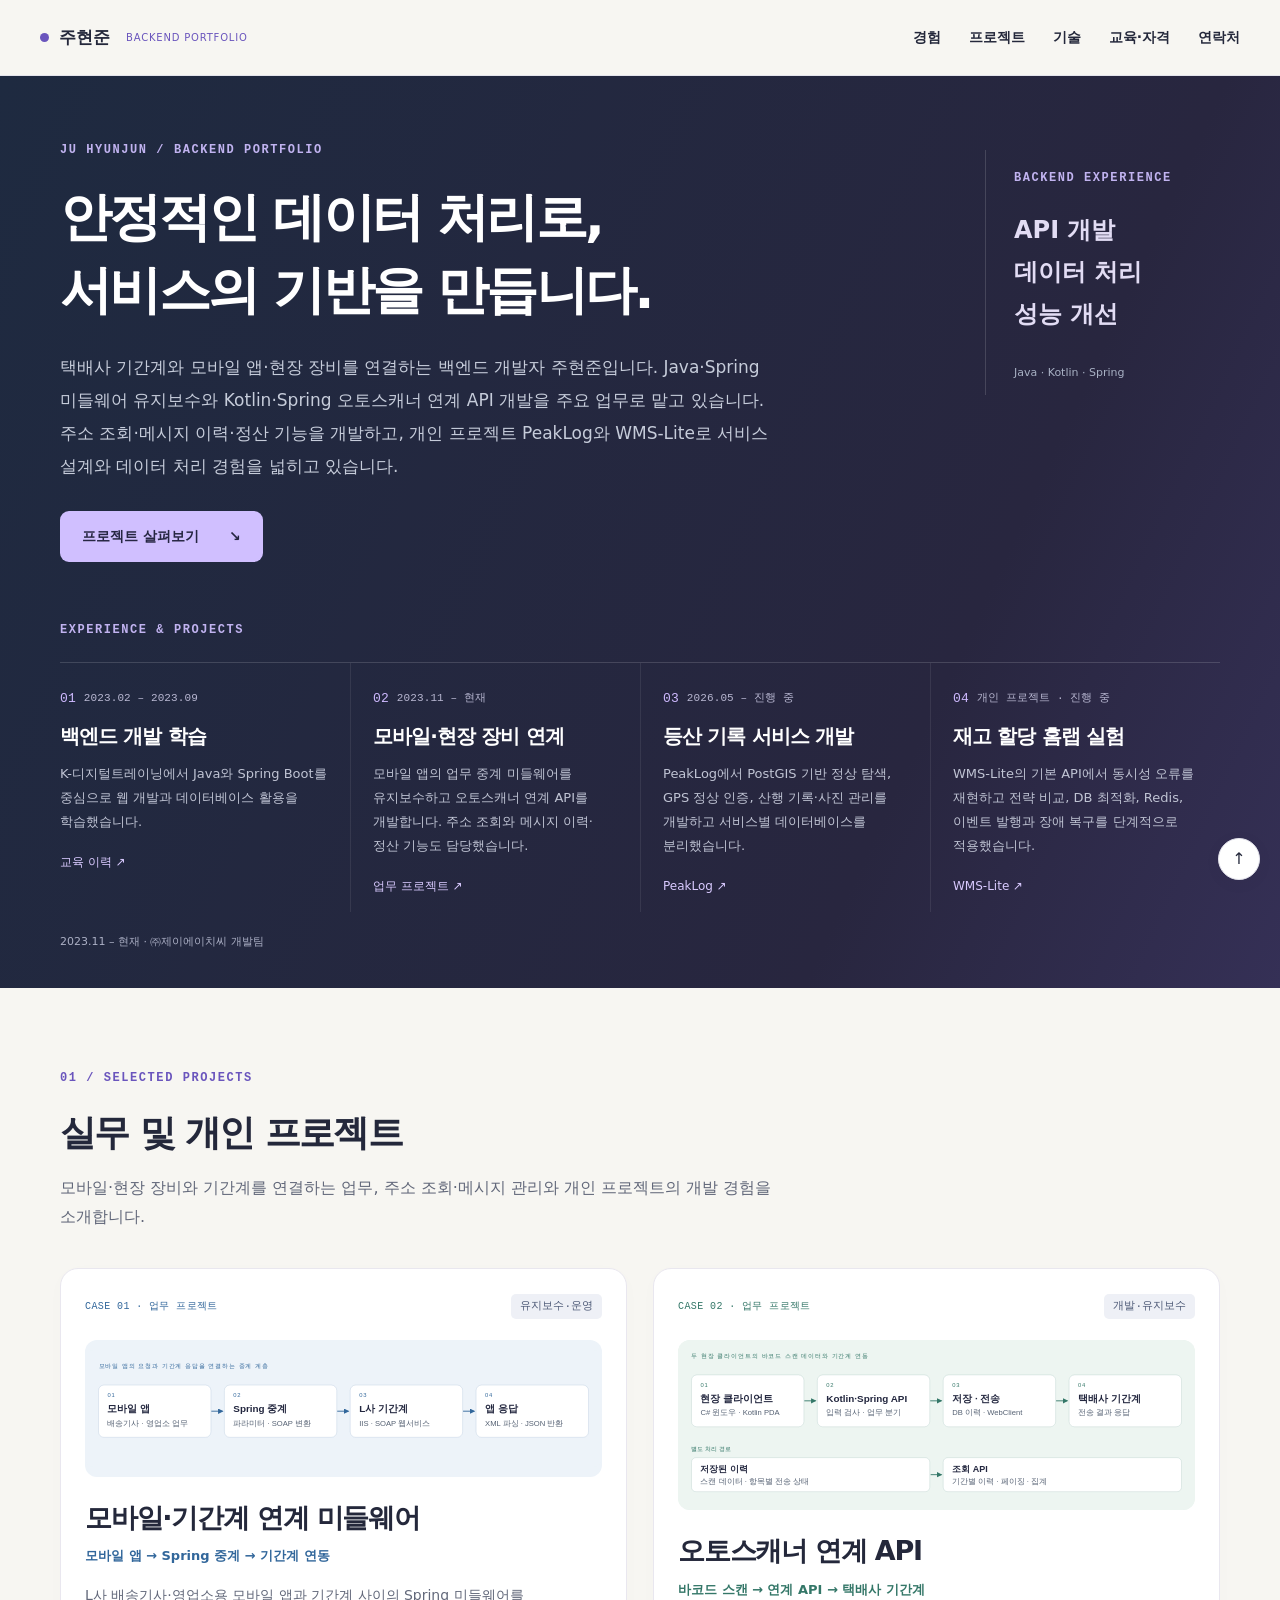
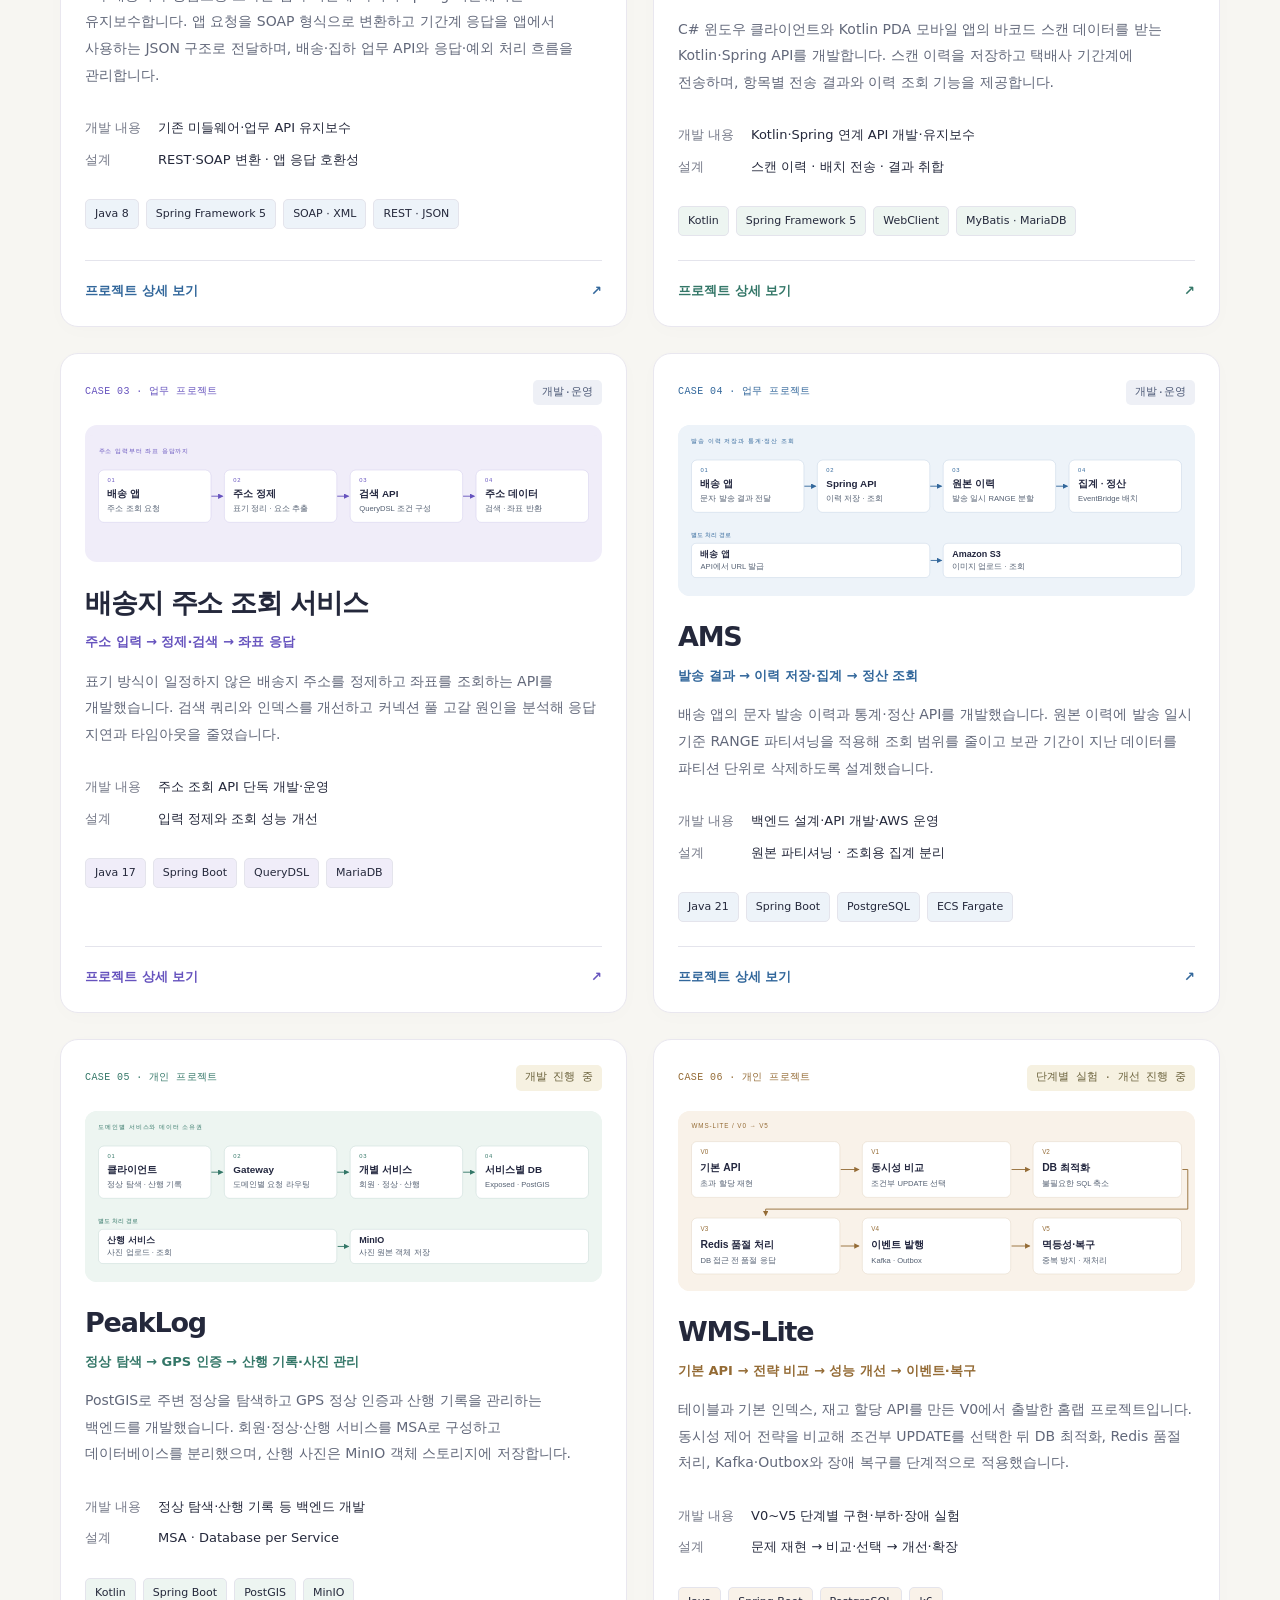
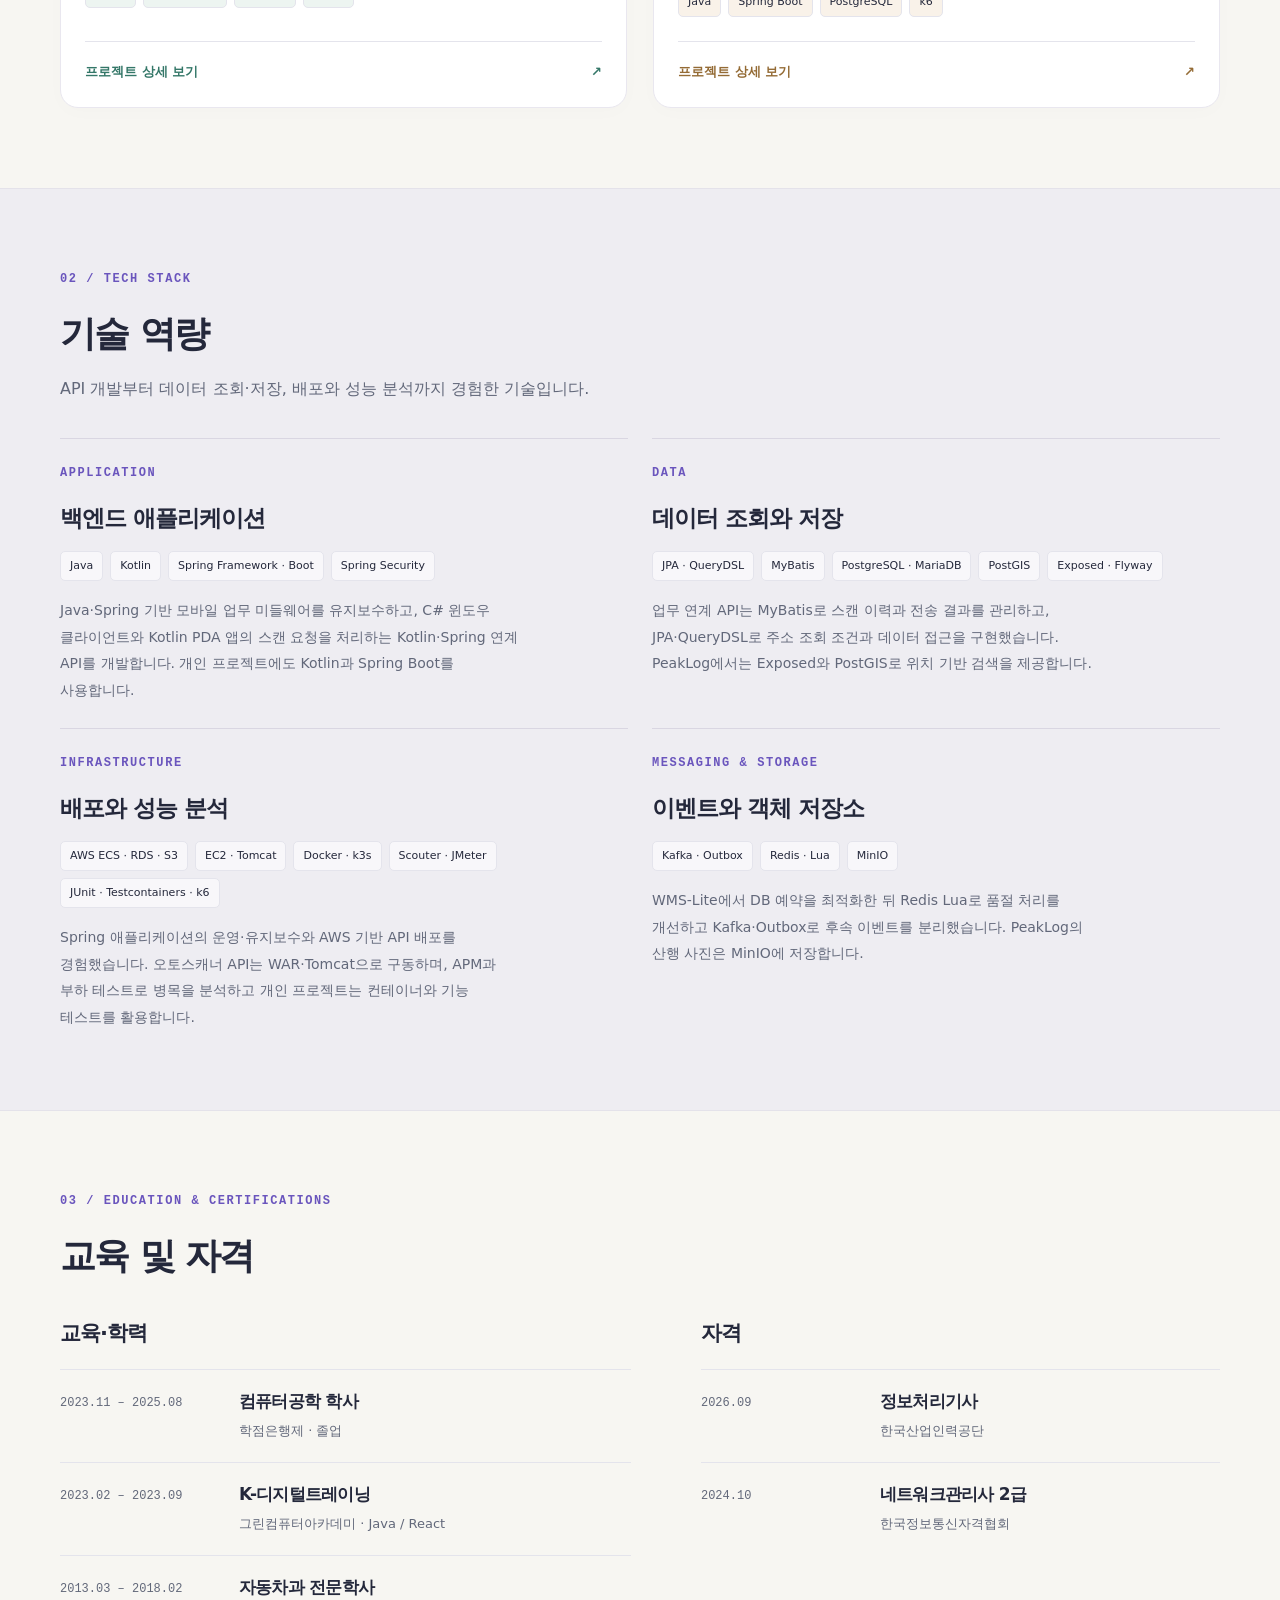
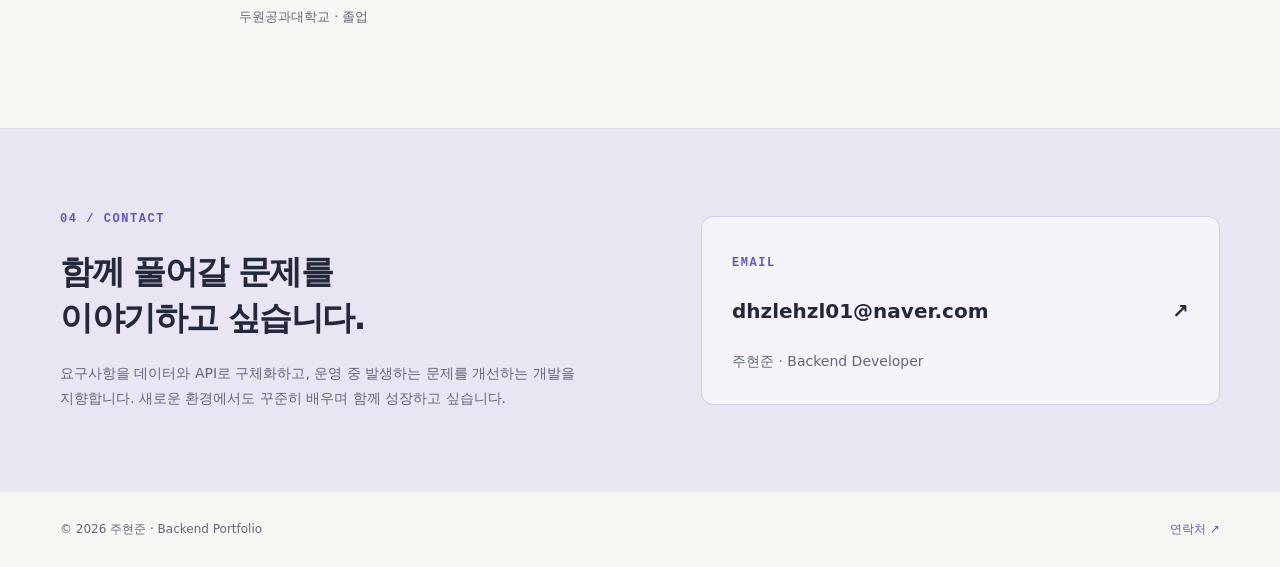
==== commit 9e819614: "Update work projects and correct scanner API scope" ====
--- a/index.html
+++ b/index.html
@@ -1,21 +1,23 @@
 <!doctype html>
 <html lang="ko" class="home-page"><head><meta charset="utf-8"><meta name="viewport" content="width=device-width, initial-scale=1">
-<meta name="description" content="배송 시스템과 연계되는 미들웨어와 API 모듈을 개발·운영하는 백엔드 개발자 주현준입니다. 주소 조회 성능 개선과 메시지 발송 이력·정산 시스템 개발을 경험했습니다. 개인 프로젝트로는 등산 기록 서비스 PeakLog와 재고 할당 시스템 WMS-Lite를 개발하며, 서비스 구조와 데이터 처리에 대한 경험을 넓히고 있습니다."><meta name="theme-color" content="#23273f">
-<meta property="og:title" content="주현준 | Backend Portfolio"><meta property="og:description" content="배송 시스템과 연계되는 미들웨어와 API 모듈을 개발·운영하는 백엔드 개발자 주현준입니다. 주소 조회 성능 개선과 메시지 발송 이력·정산 시스템 개발을 경험했습니다. 개인 프로젝트로는 등산 기록 서비스 PeakLog와 재고 할당 시스템 WMS-Lite를 개발하며, 서비스 구조와 데이터 처리에 대한 경험을 넓히고 있습니다."><meta property="og:type" content="website">
+<meta name="description" content="택배사 기간계와 모바일 앱·현장 장비를 연결하는 백엔드 개발자 주현준입니다. Java·Spring 미들웨어 유지보수와 Kotlin·Spring 오토스캐너 연계 API 개발을 주요 업무로 맡고 있습니다. 주소 조회·메시지 이력·정산 기능을 개발하고, 개인 프로젝트 PeakLog와 WMS-Lite로 서비스 설계와 데이터 처리 경험을 넓히고 있습니다."><meta name="theme-color" content="#23273f">
+<meta property="og:title" content="주현준 | Backend Portfolio"><meta property="og:description" content="택배사 기간계와 모바일 앱·현장 장비를 연결하는 백엔드 개발자 주현준입니다. Java·Spring 미들웨어 유지보수와 Kotlin·Spring 오토스캐너 연계 API 개발을 주요 업무로 맡고 있습니다. 주소 조회·메시지 이력·정산 기능을 개발하고, 개인 프로젝트 PeakLog와 WMS-Lite로 서비스 설계와 데이터 처리 경험을 넓히고 있습니다."><meta property="og:type" content="website">
 <title>주현준 | Backend Portfolio</title><link rel="icon" type="image/svg+xml" href="assets/favicon.svg">
 <link rel="stylesheet" href="assets/style.css"><script src="assets/main.js" defer></script></head>
 <body id="top"><a class="skip" href="#main">본문으로 건너뛰기</a>
 <header class="site-header"><div class="header-inner">
 <a class="brand" href="index.html" aria-label="주현준 포트폴리오 홈"><span class="brand-dot"></span>주현준<span class="brand-sub">BACKEND PORTFOLIO</span></a>
 <button class="menu-toggle" type="button" aria-label="메뉴 열기" aria-expanded="false" aria-controls="main-nav">메뉴 <span aria-hidden="true">☰</span></button>
-<nav id="main-nav" aria-label="주 메뉴"><a href="index.html#journey">경험</a><a href="index.html#work">프로젝트</a><a href="index.html#stack">기술</a><a href="index.html#credentials">교육·자격</a><a href="index.html#contact">연락처</a></nav></div></header><main id="main"><section class="hero" aria-labelledby="hero-title"><div class="container"><div class="hero-top"><div><p class="eyebrow">JU HYUNJUN / BACKEND PORTFOLIO</p><h1 id="hero-title">안정적인 데이터 처리로,<br>서비스의 기반을 만듭니다.</h1><p class="hero-intro">배송 시스템과 연계되는 미들웨어와 API 모듈을 개발·운영하는 백엔드 개발자 주현준입니다. 주소 조회 성능 개선과 메시지 발송 이력·정산 시스템 개발을 경험했습니다. 개인 프로젝트로는 등산 기록 서비스 PeakLog와 재고 할당 시스템 WMS-Lite를 개발하며, 서비스 구조와 데이터 처리에 대한 경험을 넓히고 있습니다.</p><a class="primary-button" href="#work">프로젝트 살펴보기 <span aria-hidden="true">↘</span></a></div><aside class="hero-aside"><span class="small-label">BACKEND EXPERIENCE</span><p>API 개발<br>데이터 처리<br>성능 개선</p><span class="aside-bottom">Java · Kotlin · Spring Boot</span></aside></div>
-<div id="journey" class="timeline-wrap"><p class="small-label">EXPERIENCE & PROJECTS</p><ol class="timeline"><li><p class="timeline-date"><span>01</span>2023.02 – 2023.09</p><h2>백엔드 개발 학습</h2><p>K-디지털트레이닝에서 Java와 Spring Boot를 중심으로 웹 개발과 데이터베이스 활용을 학습했습니다.</p><a href="#credentials">교육 이력 <span aria-hidden="true">↗</span></a></li><li><p class="timeline-date"><span>02</span>2023.11 – 현재</p><h2>배송 시스템 연계 개발</h2><p>주소 조회 API와 메시지 이력·정산 모듈을 개발했습니다. 운영 중 발생한 조회 지연과 커넥션 대기 문제를 분석하고 개선했습니다.</p><a href="projects/address.html">업무 프로젝트 <span aria-hidden="true">↗</span></a></li><li><p class="timeline-date"><span>03</span>2026.05 – 진행 중</p><h2>등산 기록 서비스 개발</h2><p>PeakLog에서 PostGIS 기반 정상 탐색, GPS 정상 인증, 산행 기록·사진 관리를 개발하고 서비스별 데이터베이스를 분리했습니다.</p><a href="projects/peaklog.html">PeakLog <span aria-hidden="true">↗</span></a></li><li><p class="timeline-date"><span>04</span>개인 프로젝트 · 진행 중</p><h2>재고 할당 홈랩 실험</h2><p>WMS-Lite의 기본 API에서 동시성 오류를 재현하고 전략 비교, DB 최적화, Redis, 이벤트 발행과 장애 복구를 단계적으로 적용했습니다.</p><a href="projects/wms-lite.html">WMS-Lite <span aria-hidden="true">↗</span></a></li></ol><p class="hero-footnote">2023.11 – 현재 · ㈜제이에이치씨 개발팀</p></div></div></section>
-<section class="section container" id="work"><p class="eyebrow">01 / SELECTED PROJECTS</p><h2>실무 및 개인 프로젝트</h2><p class="section-intro">배송 시스템 연계 API, 등산 기록 서비스와 재고 할당 시스템의 개발 경험을 소개합니다.</p><div class="project-grid"><a class="project-card theme-violet" href="projects/address.html" aria-label="배송지 주소 조회 서비스 상세 보기"><div class="card-top"><span>CASE 01 · 업무 프로젝트</span><span class="status status-done">개발·운영</span></div>
-<div class="card-art"><img src="assets/address-overview.svg" alt="주소 입력 → 정제·검색 → 좌표 응답" width="1150" height="260" loading="lazy"></div><div class="card-body"><h3>배송지 주소 조회 서비스</h3><p class="card-flow">주소 입력 → 정제·검색 → 좌표 응답</p><p>표기 방식이 일정하지 않은 배송지 주소를 정제하고 좌표를 조회하는 API를 개발했습니다. 검색 쿼리와 인덱스를 개선하고 커넥션 풀 고갈 원인을 분석해 응답 지연과 타임아웃을 줄였습니다.</p><dl><div><dt>개발 내용</dt><dd>주소 조회 API 단독 개발·운영</dd></div><div><dt>설계</dt><dd>입력 정제와 조회 성능 개선</dd></div></dl><ul class="tags" aria-label="사용 기술"><li>Java 17</li><li>Spring Boot</li><li>QueryDSL</li><li>MariaDB</li></ul><div class="card-link">프로젝트 상세 보기 <span aria-hidden="true">↗</span></div></div></a><a class="project-card theme-blue" href="projects/ams.html" aria-label="AMS 상세 보기"><div class="card-top"><span>CASE 02 · 업무 프로젝트</span><span class="status status-done">개발·운영</span></div>
-<div class="card-art"><img src="assets/ams-overview.svg" alt="발송 결과 → 이력 저장·집계 → 정산 조회" width="1150" height="260" loading="lazy"></div><div class="card-body"><h3>AMS</h3><p class="card-flow">발송 결과 → 이력 저장·집계 → 정산 조회</p><p>배송 앱의 문자 발송 이력과 통계·정산 API를 개발했습니다. 원본 이력에 발송 일시 기준 RANGE 파티셔닝을 적용해 조회 범위를 줄이고 보관 기간이 지난 데이터를 파티션 단위로 삭제하도록 설계했습니다.</p><dl><div><dt>개발 내용</dt><dd>백엔드 설계·API 개발·AWS 운영</dd></div><div><dt>설계</dt><dd>원본 파티셔닝 · 조회용 집계 분리</dd></div></dl><ul class="tags" aria-label="사용 기술"><li>Java 21</li><li>Spring Boot</li><li>PostgreSQL</li><li>ECS Fargate</li></ul><div class="card-link">프로젝트 상세 보기 <span aria-hidden="true">↗</span></div></div></a><a class="project-card theme-green" href="projects/peaklog.html" aria-label="PeakLog 상세 보기"><div class="card-top"><span>CASE 03 · 개인 프로젝트</span><span class="status status-experiment">개발 진행 중</span></div>
-<div class="card-art"><img src="assets/peaklog-overview.svg" alt="정상 탐색 → GPS 인증 → 산행 기록·사진 관리" width="1150" height="260" loading="lazy"></div><div class="card-body"><h3>PeakLog</h3><p class="card-flow">정상 탐색 → GPS 인증 → 산행 기록·사진 관리</p><p>PostGIS로 주변 정상을 탐색하고 GPS 정상 인증과 산행 기록을 관리하는 백엔드를 개발했습니다. 회원·정상·산행 서비스를 MSA로 구성하고 데이터베이스를 분리했으며, 산행 사진은 MinIO 객체 스토리지에 저장합니다.</p><dl><div><dt>개발 내용</dt><dd>정상 탐색·산행 기록 등 백엔드 개발</dd></div><div><dt>설계</dt><dd>MSA · Database per Service</dd></div></dl><ul class="tags" aria-label="사용 기술"><li>Kotlin</li><li>Spring Boot</li><li>PostGIS</li><li>MinIO</li></ul><div class="card-link">프로젝트 상세 보기 <span aria-hidden="true">↗</span></div></div></a><a class="project-card theme-amber" href="projects/wms-lite.html" aria-label="WMS-Lite 상세 보기"><div class="card-top"><span>CASE 04 · 개인 프로젝트</span><span class="status status-experiment">단계별 실험 · 개선 진행 중</span></div>
+<nav id="main-nav" aria-label="주 메뉴"><a href="index.html#journey">경험</a><a href="index.html#work">프로젝트</a><a href="index.html#stack">기술</a><a href="index.html#credentials">교육·자격</a><a href="index.html#contact">연락처</a></nav></div></header><main id="main"><section class="hero" aria-labelledby="hero-title"><div class="container"><div class="hero-top"><div><p class="eyebrow">JU HYUNJUN / BACKEND PORTFOLIO</p><h1 id="hero-title">안정적인 데이터 처리로,<br>서비스의 기반을 만듭니다.</h1><p class="hero-intro">택배사 기간계와 모바일 앱·현장 장비를 연결하는 백엔드 개발자 주현준입니다. Java·Spring 미들웨어 유지보수와 Kotlin·Spring 오토스캐너 연계 API 개발을 주요 업무로 맡고 있습니다. 주소 조회·메시지 이력·정산 기능을 개발하고, 개인 프로젝트 PeakLog와 WMS-Lite로 서비스 설계와 데이터 처리 경험을 넓히고 있습니다.</p><a class="primary-button" href="#work">프로젝트 살펴보기 <span aria-hidden="true">↘</span></a></div><aside class="hero-aside"><span class="small-label">BACKEND EXPERIENCE</span><p>API 개발<br>데이터 처리<br>성능 개선</p><span class="aside-bottom">Java · Kotlin · Spring</span></aside></div>
+<div id="journey" class="timeline-wrap"><p class="small-label">EXPERIENCE & PROJECTS</p><ol class="timeline"><li><p class="timeline-date"><span>01</span>2023.02 – 2023.09</p><h2>백엔드 개발 학습</h2><p>K-디지털트레이닝에서 Java와 Spring Boot를 중심으로 웹 개발과 데이터베이스 활용을 학습했습니다.</p><a href="#credentials">교육 이력 <span aria-hidden="true">↗</span></a></li><li><p class="timeline-date"><span>02</span>2023.11 – 현재</p><h2>모바일·현장 장비 연계</h2><p>모바일 앱의 업무 중계 미들웨어를 유지보수하고 오토스캐너 연계 API를 개발합니다. 주소 조회와 메시지 이력·정산 기능도 담당했습니다.</p><a href="projects/mobile-middleware.html">업무 프로젝트 <span aria-hidden="true">↗</span></a></li><li><p class="timeline-date"><span>03</span>2026.05 – 진행 중</p><h2>등산 기록 서비스 개발</h2><p>PeakLog에서 PostGIS 기반 정상 탐색, GPS 정상 인증, 산행 기록·사진 관리를 개발하고 서비스별 데이터베이스를 분리했습니다.</p><a href="projects/peaklog.html">PeakLog <span aria-hidden="true">↗</span></a></li><li><p class="timeline-date"><span>04</span>개인 프로젝트 · 진행 중</p><h2>재고 할당 홈랩 실험</h2><p>WMS-Lite의 기본 API에서 동시성 오류를 재현하고 전략 비교, DB 최적화, Redis, 이벤트 발행과 장애 복구를 단계적으로 적용했습니다.</p><a href="projects/wms-lite.html">WMS-Lite <span aria-hidden="true">↗</span></a></li></ol><p class="hero-footnote">2023.11 – 현재 · ㈜제이에이치씨 개발팀</p></div></div></section>
+<section class="section container" id="work"><p class="eyebrow">01 / SELECTED PROJECTS</p><h2>실무 및 개인 프로젝트</h2><p class="section-intro">모바일·현장 장비와 기간계를 연결하는 업무, 주소 조회·메시지 관리와 개인 프로젝트의 개발 경험을 소개합니다.</p><div class="project-grid"><a class="project-card theme-blue" href="projects/mobile-middleware.html" aria-label="모바일·기간계 연계 미들웨어 상세 보기"><div class="card-top"><span>CASE 01 · 업무 프로젝트</span><span class="status status-done">유지보수·운영</span></div>
+<div class="card-art"><img src="assets/mobile-middleware-overview.svg" alt="모바일 앱 → Spring 중계 → 기간계 연동" width="1150" height="260" loading="lazy"></div><div class="card-body"><h3>모바일·기간계 연계 미들웨어</h3><p class="card-flow">모바일 앱 → Spring 중계 → 기간계 연동</p><p>L사 배송기사·영업소용 모바일 앱과 기간계 사이의 Spring 미들웨어를 유지보수합니다. 앱 요청을 SOAP 형식으로 변환하고 기간계 응답을 앱에서 사용하는 JSON 구조로 전달하며, 배송·집하 업무 API와 응답·예외 처리 흐름을 관리합니다.</p><dl><div><dt>개발 내용</dt><dd>기존 미들웨어·업무 API 유지보수</dd></div><div><dt>설계</dt><dd>REST·SOAP 변환 · 앱 응답 호환성</dd></div></dl><ul class="tags" aria-label="사용 기술"><li>Java 8</li><li>Spring Framework 5</li><li>SOAP · XML</li><li>REST · JSON</li></ul><div class="card-link">프로젝트 상세 보기 <span aria-hidden="true">↗</span></div></div></a><a class="project-card theme-green" href="projects/scanner-api.html" aria-label="오토스캐너 연계 API 상세 보기"><div class="card-top"><span>CASE 02 · 업무 프로젝트</span><span class="status status-done">개발·유지보수</span></div>
+<div class="card-art"><img src="assets/scanner-api-overview.svg" alt="바코드 스캔 → 연계 API → 택배사 기간계" width="1150" height="260" loading="lazy"></div><div class="card-body"><h3>오토스캐너 연계 API</h3><p class="card-flow">바코드 스캔 → 연계 API → 택배사 기간계</p><p>C# 윈도우 클라이언트와 Kotlin PDA 모바일 앱의 바코드 스캔 데이터를 받는 Kotlin·Spring API를 개발합니다. 스캔 이력을 저장하고 택배사 기간계에 전송하며, 항목별 전송 결과와 이력 조회 기능을 제공합니다.</p><dl><div><dt>개발 내용</dt><dd>Kotlin·Spring 연계 API 개발·유지보수</dd></div><div><dt>설계</dt><dd>스캔 이력 · 배치 전송 · 결과 취합</dd></div></dl><ul class="tags" aria-label="사용 기술"><li>Kotlin</li><li>Spring Framework 5</li><li>WebClient</li><li>MyBatis · MariaDB</li></ul><div class="card-link">프로젝트 상세 보기 <span aria-hidden="true">↗</span></div></div></a><a class="project-card theme-violet" href="projects/address.html" aria-label="배송지 주소 조회 서비스 상세 보기"><div class="card-top"><span>CASE 03 · 업무 프로젝트</span><span class="status status-done">개발·운영</span></div>
+<div class="card-art"><img src="assets/address-overview.svg" alt="주소 입력 → 정제·검색 → 좌표 응답" width="1150" height="260" loading="lazy"></div><div class="card-body"><h3>배송지 주소 조회 서비스</h3><p class="card-flow">주소 입력 → 정제·검색 → 좌표 응답</p><p>표기 방식이 일정하지 않은 배송지 주소를 정제하고 좌표를 조회하는 API를 개발했습니다. 검색 쿼리와 인덱스를 개선하고 커넥션 풀 고갈 원인을 분석해 응답 지연과 타임아웃을 줄였습니다.</p><dl><div><dt>개발 내용</dt><dd>주소 조회 API 단독 개발·운영</dd></div><div><dt>설계</dt><dd>입력 정제와 조회 성능 개선</dd></div></dl><ul class="tags" aria-label="사용 기술"><li>Java 17</li><li>Spring Boot</li><li>QueryDSL</li><li>MariaDB</li></ul><div class="card-link">프로젝트 상세 보기 <span aria-hidden="true">↗</span></div></div></a><a class="project-card theme-blue" href="projects/ams.html" aria-label="AMS 상세 보기"><div class="card-top"><span>CASE 04 · 업무 프로젝트</span><span class="status status-done">개발·운영</span></div>
+<div class="card-art"><img src="assets/ams-overview.svg" alt="발송 결과 → 이력 저장·집계 → 정산 조회" width="1150" height="260" loading="lazy"></div><div class="card-body"><h3>AMS</h3><p class="card-flow">발송 결과 → 이력 저장·집계 → 정산 조회</p><p>배송 앱의 문자 발송 이력과 통계·정산 API를 개발했습니다. 원본 이력에 발송 일시 기준 RANGE 파티셔닝을 적용해 조회 범위를 줄이고 보관 기간이 지난 데이터를 파티션 단위로 삭제하도록 설계했습니다.</p><dl><div><dt>개발 내용</dt><dd>백엔드 설계·API 개발·AWS 운영</dd></div><div><dt>설계</dt><dd>원본 파티셔닝 · 조회용 집계 분리</dd></div></dl><ul class="tags" aria-label="사용 기술"><li>Java 21</li><li>Spring Boot</li><li>PostgreSQL</li><li>ECS Fargate</li></ul><div class="card-link">프로젝트 상세 보기 <span aria-hidden="true">↗</span></div></div></a><a class="project-card theme-green" href="projects/peaklog.html" aria-label="PeakLog 상세 보기"><div class="card-top"><span>CASE 05 · 개인 프로젝트</span><span class="status status-experiment">개발 진행 중</span></div>
+<div class="card-art"><img src="assets/peaklog-overview.svg" alt="정상 탐색 → GPS 인증 → 산행 기록·사진 관리" width="1150" height="260" loading="lazy"></div><div class="card-body"><h3>PeakLog</h3><p class="card-flow">정상 탐색 → GPS 인증 → 산행 기록·사진 관리</p><p>PostGIS로 주변 정상을 탐색하고 GPS 정상 인증과 산행 기록을 관리하는 백엔드를 개발했습니다. 회원·정상·산행 서비스를 MSA로 구성하고 데이터베이스를 분리했으며, 산행 사진은 MinIO 객체 스토리지에 저장합니다.</p><dl><div><dt>개발 내용</dt><dd>정상 탐색·산행 기록 등 백엔드 개발</dd></div><div><dt>설계</dt><dd>MSA · Database per Service</dd></div></dl><ul class="tags" aria-label="사용 기술"><li>Kotlin</li><li>Spring Boot</li><li>PostGIS</li><li>MinIO</li></ul><div class="card-link">프로젝트 상세 보기 <span aria-hidden="true">↗</span></div></div></a><a class="project-card theme-amber" href="projects/wms-lite.html" aria-label="WMS-Lite 상세 보기"><div class="card-top"><span>CASE 06 · 개인 프로젝트</span><span class="status status-experiment">단계별 실험 · 개선 진행 중</span></div>
 <div class="card-art"><img src="assets/wms-lite-evolution.svg" alt="기본 API → 전략 비교 → 성능 개선 → 이벤트·복구" width="1150" height="400" loading="lazy"></div><div class="card-body"><h3>WMS-Lite</h3><p class="card-flow">기본 API → 전략 비교 → 성능 개선 → 이벤트·복구</p><p>테이블과 기본 인덱스, 재고 할당 API를 만든 V0에서 출발한 홈랩 프로젝트입니다. 동시성 제어 전략을 비교해 조건부 UPDATE를 선택한 뒤 DB 최적화, Redis 품절 처리, Kafka·Outbox와 장애 복구를 단계적으로 적용했습니다.</p><dl><div><dt>개발 내용</dt><dd>V0~V5 단계별 구현·부하·장애 실험</dd></div><div><dt>설계</dt><dd>문제 재현 → 비교·선택 → 개선·확장</dd></div></dl><ul class="tags" aria-label="사용 기술"><li>Java</li><li>Spring Boot</li><li>PostgreSQL</li><li>k6</li></ul><div class="card-link">프로젝트 상세 보기 <span aria-hidden="true">↗</span></div></div></a></div></section>
-<section class="section stack-section" id="stack"><div class="container"><p class="eyebrow">02 / TECH STACK</p><h2>기술 역량</h2><p class="section-intro">API 개발부터 데이터 조회·저장, 배포와 성능 분석까지 경험한 기술입니다.</p><div class="stack-grid"><article class="stack-card"><p class="eyebrow">APPLICATION</p><h3>백엔드 애플리케이션</h3><ul class="tags" aria-label="사용 기술"><li>Java</li><li>Kotlin</li><li>Spring Boot</li><li>Spring Security</li></ul><p>Java와 Spring Boot로 업무용 API와 연계 모듈을 개발합니다. PeakLog는 Kotlin으로 구현하고, 회원 인증에 Spring Security와 JWT를 사용했습니다.</p></article><article class="stack-card"><p class="eyebrow">DATA</p><h3>데이터 조회와 저장</h3><ul class="tags" aria-label="사용 기술"><li>JPA · QueryDSL</li><li>PostgreSQL · MariaDB</li><li>PostGIS</li><li>Exposed · Flyway</li></ul><p>JPA·QueryDSL로 조회 조건과 데이터 접근을 구현하고 쿼리·인덱스를 개선했습니다. PeakLog에서는 Exposed로 데이터를 관리하고 PostGIS로 위치 기반 검색을 구현했습니다.</p></article><article class="stack-card"><p class="eyebrow">INFRASTRUCTURE</p><h3>배포와 성능 분석</h3><ul class="tags" aria-label="사용 기술"><li>AWS ECS · RDS · S3</li><li>Docker · k3s</li><li>Scouter · JMeter</li><li>JUnit · Testcontainers · k6</li></ul><p>AWS 환경에서 API와 파일 저장·집계 흐름을 구성했습니다. 컨테이너 기반 배포를 경험했으며, APM과 부하 테스트로 병목을 분석하고 기능 테스트를 작성합니다.</p></article><article class="stack-card"><p class="eyebrow">MESSAGING &amp; STORAGE</p><h3>이벤트와 객체 저장소</h3><ul class="tags" aria-label="사용 기술"><li>Kafka · Outbox</li><li>Redis · Lua</li><li>MinIO</li></ul><p>WMS-Lite에서 DB 예약을 최적화한 뒤 Redis Lua로 품절 처리를 개선하고 Kafka·Outbox로 후속 이벤트를 분리했습니다. PeakLog의 산행 사진은 MinIO에 저장합니다.</p></article></div></div></section>
+<section class="section stack-section" id="stack"><div class="container"><p class="eyebrow">02 / TECH STACK</p><h2>기술 역량</h2><p class="section-intro">API 개발부터 데이터 조회·저장, 배포와 성능 분석까지 경험한 기술입니다.</p><div class="stack-grid"><article class="stack-card"><p class="eyebrow">APPLICATION</p><h3>백엔드 애플리케이션</h3><ul class="tags" aria-label="사용 기술"><li>Java</li><li>Kotlin</li><li>Spring Framework · Boot</li><li>Spring Security</li></ul><p>Java·Spring 기반 모바일 업무 미들웨어를 유지보수하고, C# 윈도우 클라이언트와 Kotlin PDA 앱의 스캔 요청을 처리하는 Kotlin·Spring 연계 API를 개발합니다. 개인 프로젝트에도 Kotlin과 Spring Boot를 사용합니다.</p></article><article class="stack-card"><p class="eyebrow">DATA</p><h3>데이터 조회와 저장</h3><ul class="tags" aria-label="사용 기술"><li>JPA · QueryDSL</li><li>MyBatis</li><li>PostgreSQL · MariaDB</li><li>PostGIS</li><li>Exposed · Flyway</li></ul><p>업무 연계 API는 MyBatis로 스캔 이력과 전송 결과를 관리하고, JPA·QueryDSL로 주소 조회 조건과 데이터 접근을 구현했습니다. PeakLog에서는 Exposed와 PostGIS로 위치 기반 검색을 제공합니다.</p></article><article class="stack-card"><p class="eyebrow">INFRASTRUCTURE</p><h3>배포와 성능 분석</h3><ul class="tags" aria-label="사용 기술"><li>AWS ECS · RDS · S3</li><li>EC2 · Tomcat</li><li>Docker · k3s</li><li>Scouter · JMeter</li><li>JUnit · Testcontainers · k6</li></ul><p>Spring 애플리케이션의 운영·유지보수와 AWS 기반 API 배포를 경험했습니다. 오토스캐너 API는 WAR·Tomcat으로 구동하며, APM과 부하 테스트로 병목을 분석하고 개인 프로젝트는 컨테이너와 기능 테스트를 활용합니다.</p></article><article class="stack-card"><p class="eyebrow">MESSAGING &amp; STORAGE</p><h3>이벤트와 객체 저장소</h3><ul class="tags" aria-label="사용 기술"><li>Kafka · Outbox</li><li>Redis · Lua</li><li>MinIO</li></ul><p>WMS-Lite에서 DB 예약을 최적화한 뒤 Redis Lua로 품절 처리를 개선하고 Kafka·Outbox로 후속 이벤트를 분리했습니다. PeakLog의 산행 사진은 MinIO에 저장합니다.</p></article></div></div></section>
 <section class="section container" id="credentials"><p class="eyebrow">03 / EDUCATION &amp; CERTIFICATIONS</p><h2>교육 및 자격</h2><div class="credentials-grid"><article><h3>교육·학력</h3><ul class="credential-list"><li><span>2023.11 – 2025.08</span><div><h4>컴퓨터공학 학사</h4><p>학점은행제 · 졸업</p></div></li><li><span>2023.02 – 2023.09</span><div><h4>K-디지털트레이닝</h4><p>그린컴퓨터아카데미 · Java / React</p></div></li><li><span>2013.03 – 2018.02</span><div><h4>자동차과 전문학사</h4><p>두원공과대학교 · 졸업</p></div></li></ul></article><article><h3>자격</h3><ul class="credential-list"><li><span>2026.09</span><div><h4>정보처리기사</h4><p>한국산업인력공단</p></div></li><li><span>2024.10</span><div><h4>네트워크관리사 2급</h4><p>한국정보통신자격협회</p></div></li></ul></article></div></section>
 <section class="section contact-section" id="contact"><div class="container contact-inner"><div><p class="eyebrow">04 / CONTACT</p><h2>함께 풀어갈 문제를<br>이야기하고 싶습니다.</h2><p>요구사항을 데이터와 API로 구체화하고, 운영 중 발생하는 문제를 개선하는 개발을 지향합니다. 새로운 환경에서도 꾸준히 배우며 함께 성장하고 싶습니다.</p></div><div class="contact-card"><span class="small-label">EMAIL</span><a href="mailto:dhzlehzl01@naver.com">dhzlehzl01@naver.com <span aria-hidden="true">↗</span></a><p>주현준 · Backend Developer</p></div></div></section></main><footer><div class="container footer-inner"><p>© 2026 주현준 <span>· Backend Portfolio</span></p><a href="index.html#contact">연락처 ↗</a></div></footer>
 <a class="to-top" href="#top" aria-label="맨 위로">↑</a></body></html>
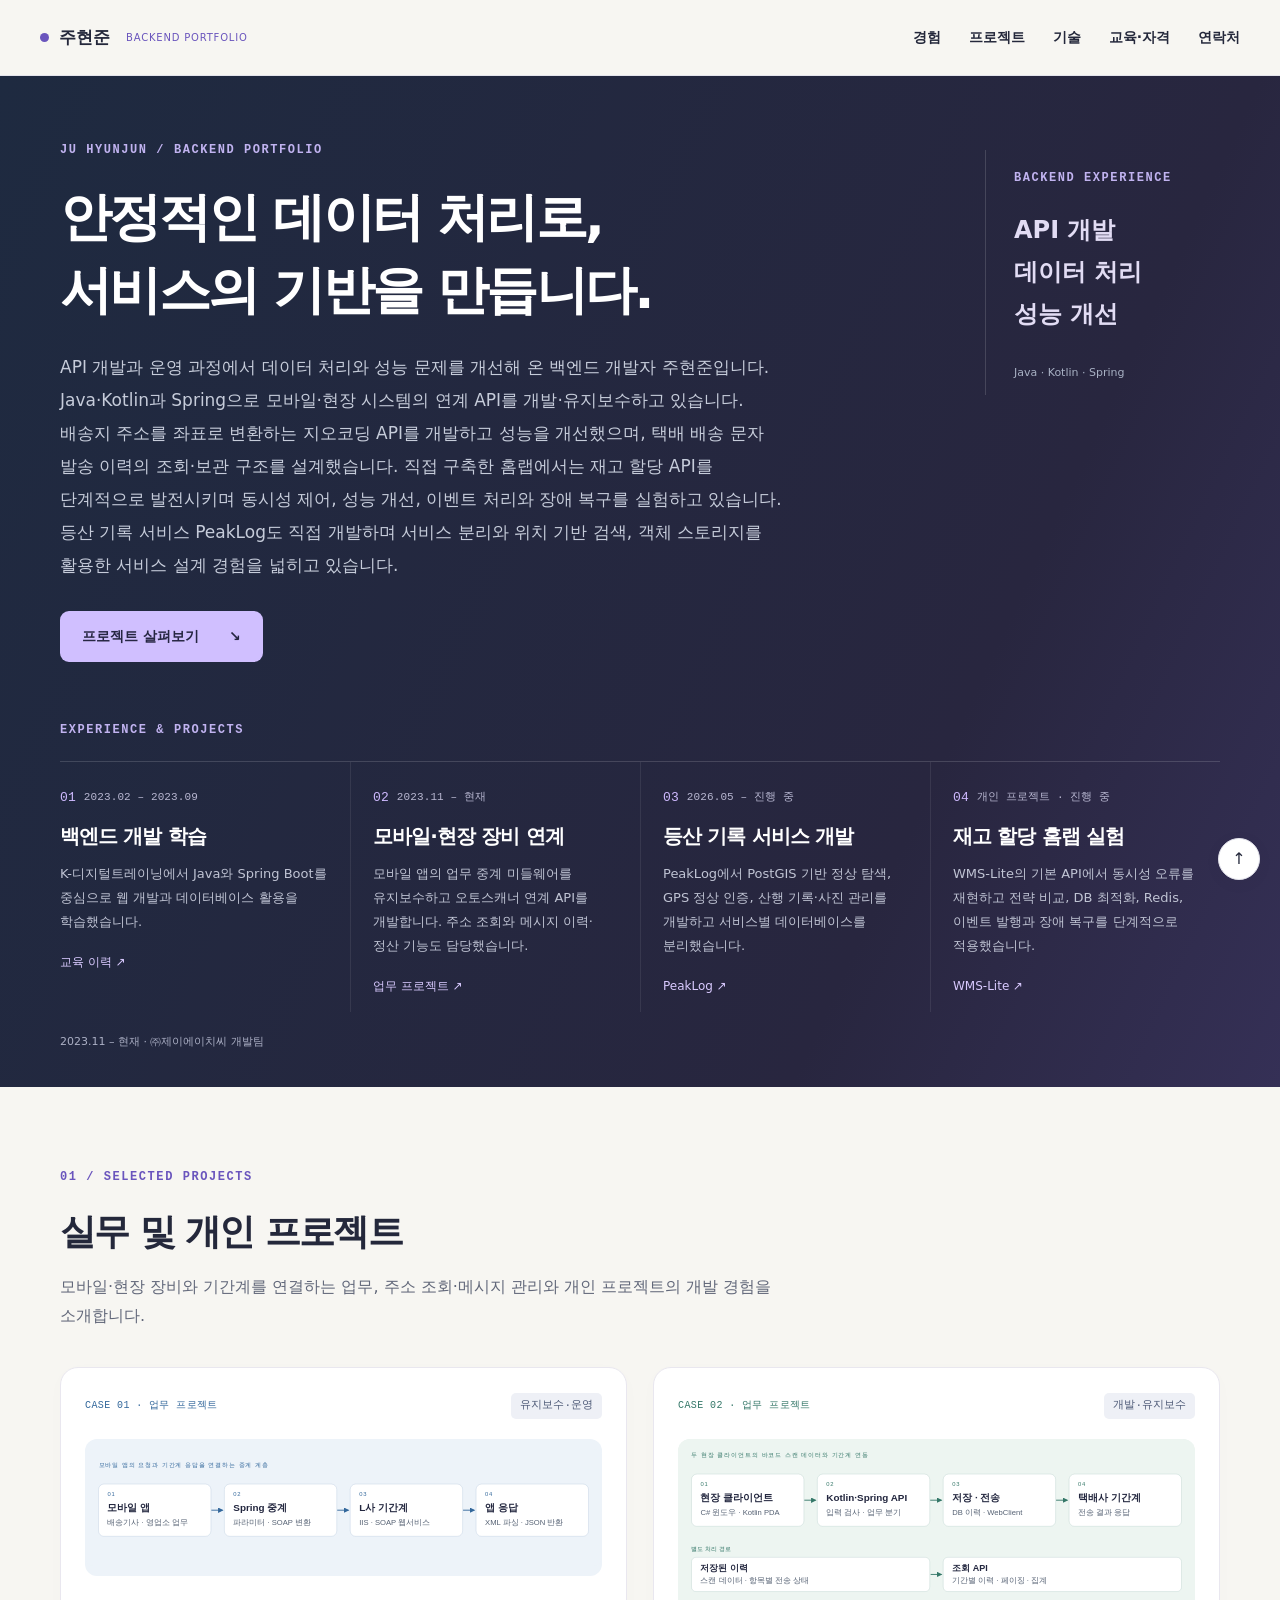
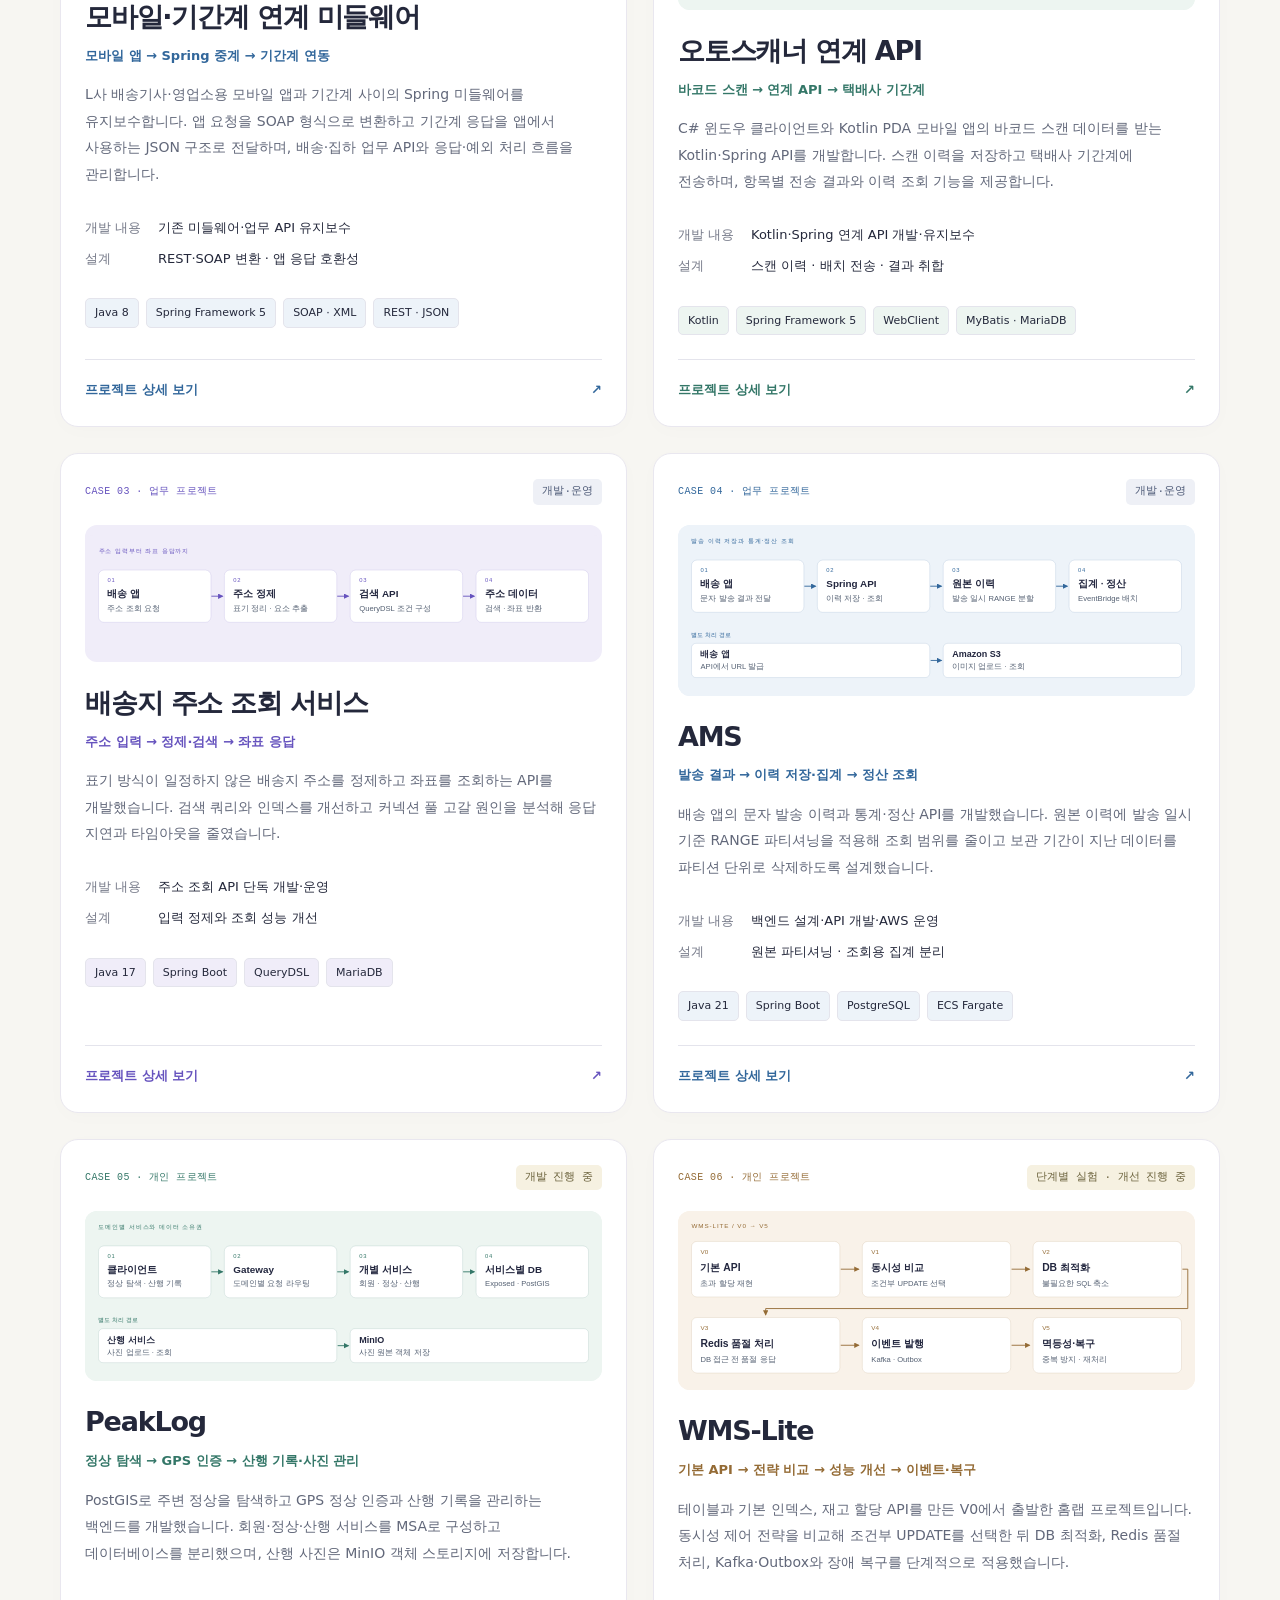
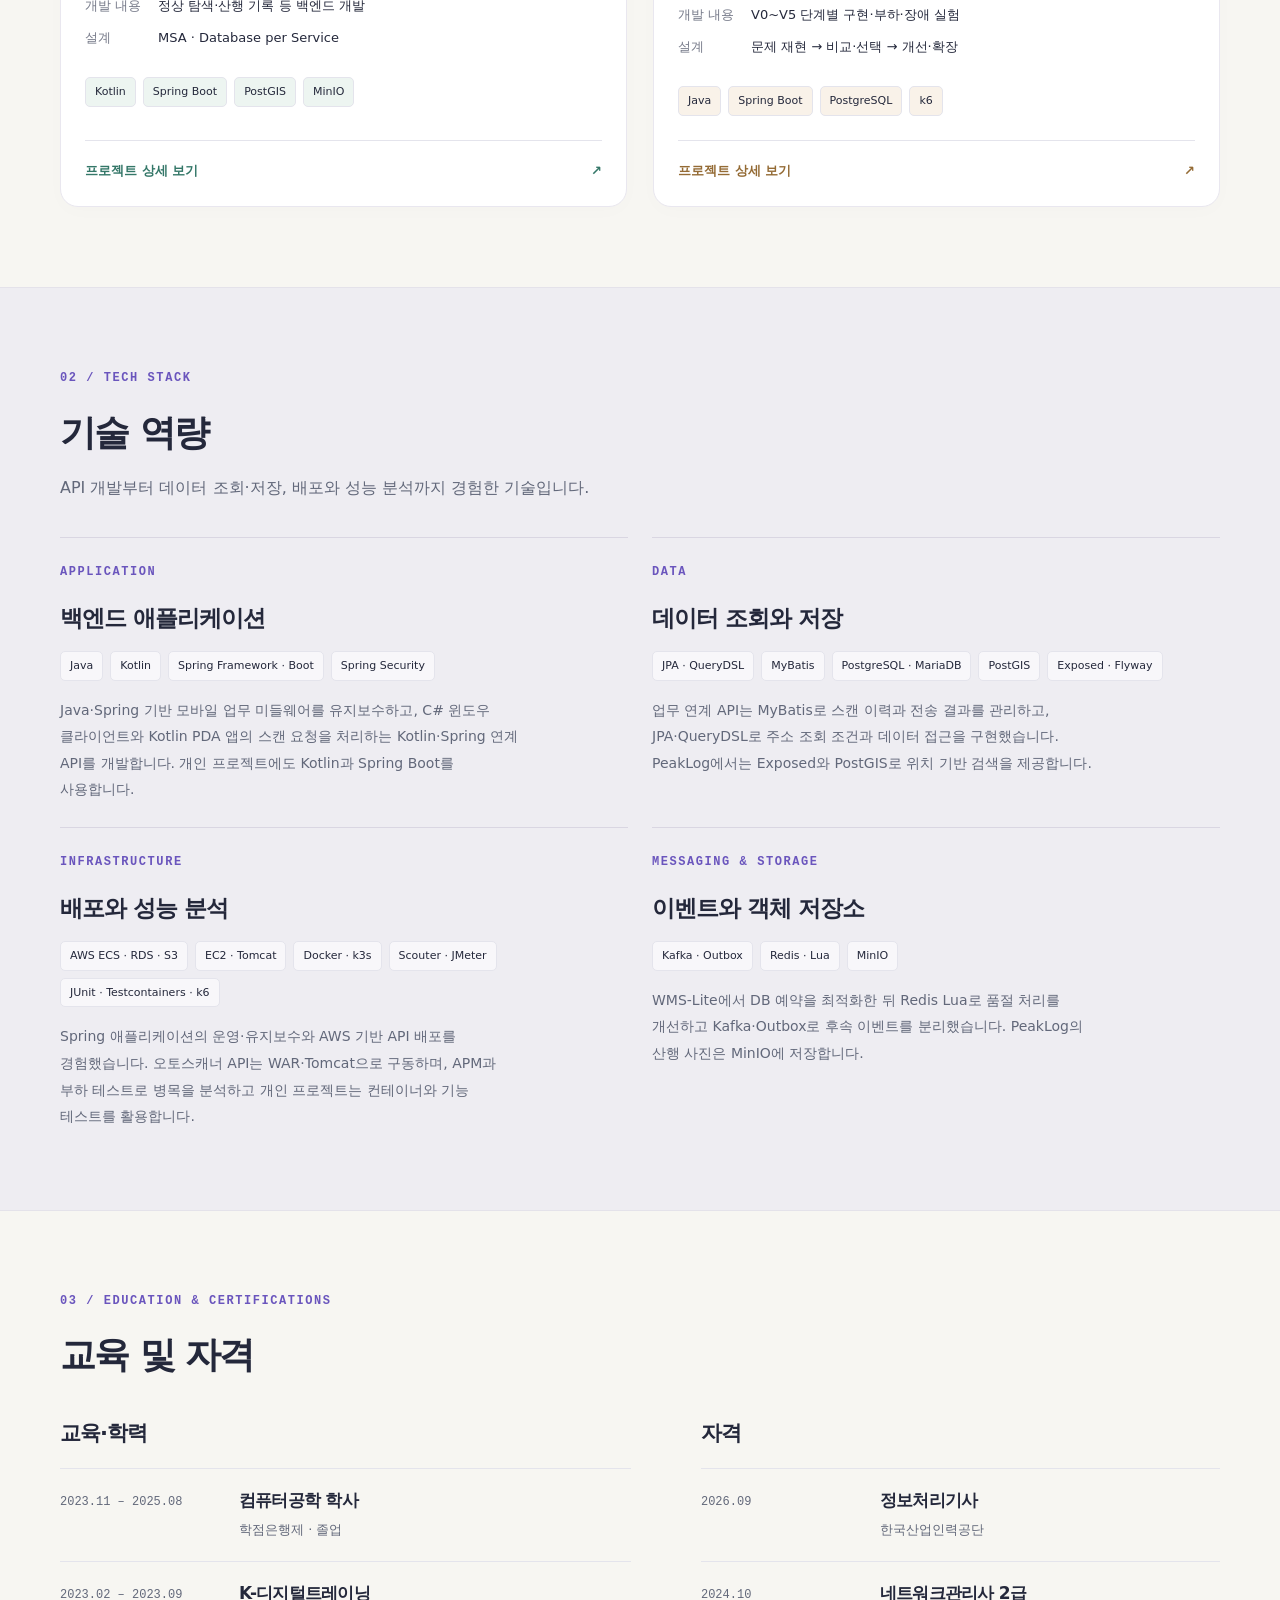
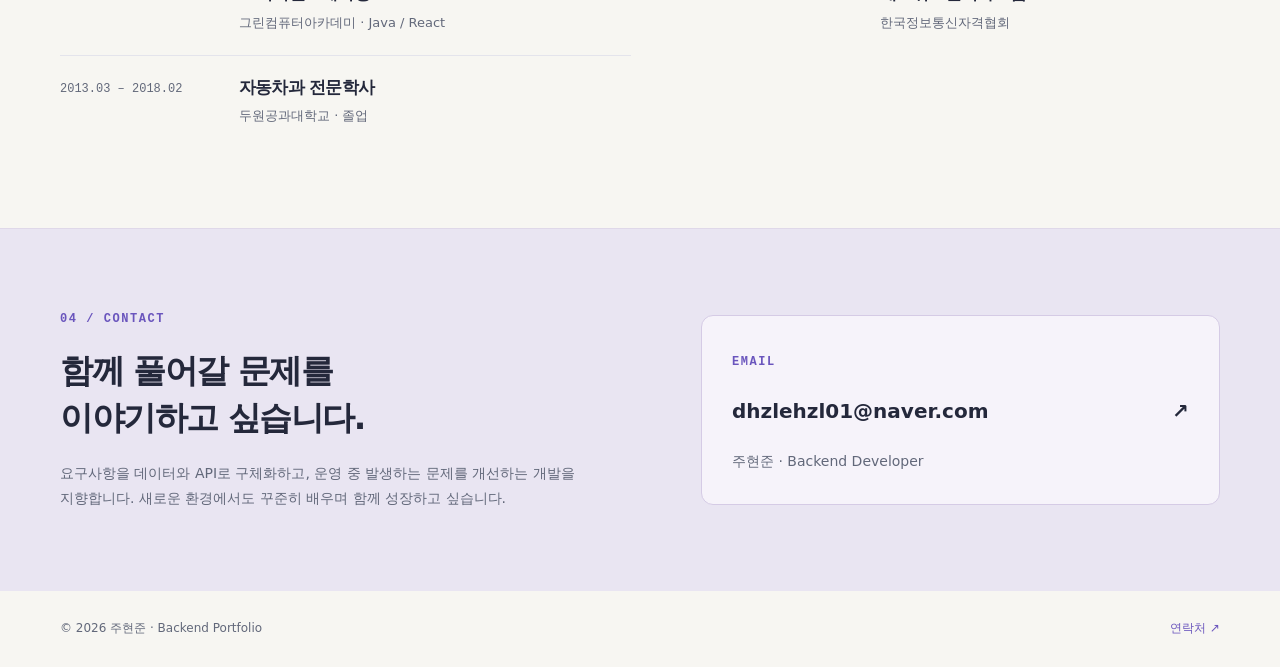
==== commit f31c09a2: "Update portfolio introduction" ====
--- a/index.html
+++ b/index.html
@@ -1,14 +1,14 @@
 <!doctype html>
 <html lang="ko" class="home-page"><head><meta charset="utf-8"><meta name="viewport" content="width=device-width, initial-scale=1">
-<meta name="description" content="택배사 기간계와 모바일 앱·현장 장비를 연결하는 백엔드 개발자 주현준입니다. Java·Spring 미들웨어 유지보수와 Kotlin·Spring 오토스캐너 연계 API 개발을 주요 업무로 맡고 있습니다. 주소 조회·메시지 이력·정산 기능을 개발하고, 개인 프로젝트 PeakLog와 WMS-Lite로 서비스 설계와 데이터 처리 경험을 넓히고 있습니다."><meta name="theme-color" content="#23273f">
-<meta property="og:title" content="주현준 | Backend Portfolio"><meta property="og:description" content="택배사 기간계와 모바일 앱·현장 장비를 연결하는 백엔드 개발자 주현준입니다. Java·Spring 미들웨어 유지보수와 Kotlin·Spring 오토스캐너 연계 API 개발을 주요 업무로 맡고 있습니다. 주소 조회·메시지 이력·정산 기능을 개발하고, 개인 프로젝트 PeakLog와 WMS-Lite로 서비스 설계와 데이터 처리 경험을 넓히고 있습니다."><meta property="og:type" content="website">
+<meta name="description" content="API 개발과 운영 과정에서 데이터 처리와 성능 문제를 개선해 온 백엔드 개발자 주현준입니다. Java·Kotlin과 Spring으로 모바일·현장 시스템의 연계 API를 개발·유지보수하고 있습니다. 배송지 주소를 좌표로 변환하는 지오코딩 API를 개발하고 성능을 개선했으며, 택배 배송 문자 발송 이력의 조회·보관 구조를 설계했습니다. 직접 구축한 홈랩에서는 재고 할당 API를 단계적으로 발전시키며 동시성 제어, 성능 개선, 이벤트 처리와 장애 복구를 실험하고 있습니다. 등산 기록 서비스 PeakLog도 직접 개발하며 서비스 분리와 위치 기반 검색, 객체 스토리지를 활용한 서비스 설계 경험을 넓히고 있습니다."><meta name="theme-color" content="#23273f">
+<meta property="og:title" content="주현준 | Backend Portfolio"><meta property="og:description" content="API 개발과 운영 과정에서 데이터 처리와 성능 문제를 개선해 온 백엔드 개발자 주현준입니다. Java·Kotlin과 Spring으로 모바일·현장 시스템의 연계 API를 개발·유지보수하고 있습니다. 배송지 주소를 좌표로 변환하는 지오코딩 API를 개발하고 성능을 개선했으며, 택배 배송 문자 발송 이력의 조회·보관 구조를 설계했습니다. 직접 구축한 홈랩에서는 재고 할당 API를 단계적으로 발전시키며 동시성 제어, 성능 개선, 이벤트 처리와 장애 복구를 실험하고 있습니다. 등산 기록 서비스 PeakLog도 직접 개발하며 서비스 분리와 위치 기반 검색, 객체 스토리지를 활용한 서비스 설계 경험을 넓히고 있습니다."><meta property="og:type" content="website">
 <title>주현준 | Backend Portfolio</title><link rel="icon" type="image/svg+xml" href="assets/favicon.svg">
 <link rel="stylesheet" href="assets/style.css"><script src="assets/main.js" defer></script></head>
 <body id="top"><a class="skip" href="#main">본문으로 건너뛰기</a>
 <header class="site-header"><div class="header-inner">
 <a class="brand" href="index.html" aria-label="주현준 포트폴리오 홈"><span class="brand-dot"></span>주현준<span class="brand-sub">BACKEND PORTFOLIO</span></a>
 <button class="menu-toggle" type="button" aria-label="메뉴 열기" aria-expanded="false" aria-controls="main-nav">메뉴 <span aria-hidden="true">☰</span></button>
-<nav id="main-nav" aria-label="주 메뉴"><a href="index.html#journey">경험</a><a href="index.html#work">프로젝트</a><a href="index.html#stack">기술</a><a href="index.html#credentials">교육·자격</a><a href="index.html#contact">연락처</a></nav></div></header><main id="main"><section class="hero" aria-labelledby="hero-title"><div class="container"><div class="hero-top"><div><p class="eyebrow">JU HYUNJUN / BACKEND PORTFOLIO</p><h1 id="hero-title">안정적인 데이터 처리로,<br>서비스의 기반을 만듭니다.</h1><p class="hero-intro">택배사 기간계와 모바일 앱·현장 장비를 연결하는 백엔드 개발자 주현준입니다. Java·Spring 미들웨어 유지보수와 Kotlin·Spring 오토스캐너 연계 API 개발을 주요 업무로 맡고 있습니다. 주소 조회·메시지 이력·정산 기능을 개발하고, 개인 프로젝트 PeakLog와 WMS-Lite로 서비스 설계와 데이터 처리 경험을 넓히고 있습니다.</p><a class="primary-button" href="#work">프로젝트 살펴보기 <span aria-hidden="true">↘</span></a></div><aside class="hero-aside"><span class="small-label">BACKEND EXPERIENCE</span><p>API 개발<br>데이터 처리<br>성능 개선</p><span class="aside-bottom">Java · Kotlin · Spring</span></aside></div>
+<nav id="main-nav" aria-label="주 메뉴"><a href="index.html#journey">경험</a><a href="index.html#work">프로젝트</a><a href="index.html#stack">기술</a><a href="index.html#credentials">교육·자격</a><a href="index.html#contact">연락처</a></nav></div></header><main id="main"><section class="hero" aria-labelledby="hero-title"><div class="container"><div class="hero-top"><div><p class="eyebrow">JU HYUNJUN / BACKEND PORTFOLIO</p><h1 id="hero-title">안정적인 데이터 처리로,<br>서비스의 기반을 만듭니다.</h1><p class="hero-intro">API 개발과 운영 과정에서 데이터 처리와 성능 문제를 개선해 온 백엔드 개발자 주현준입니다. Java·Kotlin과 Spring으로 모바일·현장 시스템의 연계 API를 개발·유지보수하고 있습니다. 배송지 주소를 좌표로 변환하는 지오코딩 API를 개발하고 성능을 개선했으며, 택배 배송 문자 발송 이력의 조회·보관 구조를 설계했습니다. 직접 구축한 홈랩에서는 재고 할당 API를 단계적으로 발전시키며 동시성 제어, 성능 개선, 이벤트 처리와 장애 복구를 실험하고 있습니다. 등산 기록 서비스 PeakLog도 직접 개발하며 서비스 분리와 위치 기반 검색, 객체 스토리지를 활용한 서비스 설계 경험을 넓히고 있습니다.</p><a class="primary-button" href="#work">프로젝트 살펴보기 <span aria-hidden="true">↘</span></a></div><aside class="hero-aside"><span class="small-label">BACKEND EXPERIENCE</span><p>API 개발<br>데이터 처리<br>성능 개선</p><span class="aside-bottom">Java · Kotlin · Spring</span></aside></div>
 <div id="journey" class="timeline-wrap"><p class="small-label">EXPERIENCE & PROJECTS</p><ol class="timeline"><li><p class="timeline-date"><span>01</span>2023.02 – 2023.09</p><h2>백엔드 개발 학습</h2><p>K-디지털트레이닝에서 Java와 Spring Boot를 중심으로 웹 개발과 데이터베이스 활용을 학습했습니다.</p><a href="#credentials">교육 이력 <span aria-hidden="true">↗</span></a></li><li><p class="timeline-date"><span>02</span>2023.11 – 현재</p><h2>모바일·현장 장비 연계</h2><p>모바일 앱의 업무 중계 미들웨어를 유지보수하고 오토스캐너 연계 API를 개발합니다. 주소 조회와 메시지 이력·정산 기능도 담당했습니다.</p><a href="projects/mobile-middleware.html">업무 프로젝트 <span aria-hidden="true">↗</span></a></li><li><p class="timeline-date"><span>03</span>2026.05 – 진행 중</p><h2>등산 기록 서비스 개발</h2><p>PeakLog에서 PostGIS 기반 정상 탐색, GPS 정상 인증, 산행 기록·사진 관리를 개발하고 서비스별 데이터베이스를 분리했습니다.</p><a href="projects/peaklog.html">PeakLog <span aria-hidden="true">↗</span></a></li><li><p class="timeline-date"><span>04</span>개인 프로젝트 · 진행 중</p><h2>재고 할당 홈랩 실험</h2><p>WMS-Lite의 기본 API에서 동시성 오류를 재현하고 전략 비교, DB 최적화, Redis, 이벤트 발행과 장애 복구를 단계적으로 적용했습니다.</p><a href="projects/wms-lite.html">WMS-Lite <span aria-hidden="true">↗</span></a></li></ol><p class="hero-footnote">2023.11 – 현재 · ㈜제이에이치씨 개발팀</p></div></div></section>
 <section class="section container" id="work"><p class="eyebrow">01 / SELECTED PROJECTS</p><h2>실무 및 개인 프로젝트</h2><p class="section-intro">모바일·현장 장비와 기간계를 연결하는 업무, 주소 조회·메시지 관리와 개인 프로젝트의 개발 경험을 소개합니다.</p><div class="project-grid"><a class="project-card theme-blue" href="projects/mobile-middleware.html" aria-label="모바일·기간계 연계 미들웨어 상세 보기"><div class="card-top"><span>CASE 01 · 업무 프로젝트</span><span class="status status-done">유지보수·운영</span></div>
 <div class="card-art"><img src="assets/mobile-middleware-overview.svg" alt="모바일 앱 → Spring 중계 → 기간계 연동" width="1150" height="260" loading="lazy"></div><div class="card-body"><h3>모바일·기간계 연계 미들웨어</h3><p class="card-flow">모바일 앱 → Spring 중계 → 기간계 연동</p><p>L사 배송기사·영업소용 모바일 앱과 기간계 사이의 Spring 미들웨어를 유지보수합니다. 앱 요청을 SOAP 형식으로 변환하고 기간계 응답을 앱에서 사용하는 JSON 구조로 전달하며, 배송·집하 업무 API와 응답·예외 처리 흐름을 관리합니다.</p><dl><div><dt>개발 내용</dt><dd>기존 미들웨어·업무 API 유지보수</dd></div><div><dt>설계</dt><dd>REST·SOAP 변환 · 앱 응답 호환성</dd></div></dl><ul class="tags" aria-label="사용 기술"><li>Java 8</li><li>Spring Framework 5</li><li>SOAP · XML</li><li>REST · JSON</li></ul><div class="card-link">프로젝트 상세 보기 <span aria-hidden="true">↗</span></div></div></a><a class="project-card theme-green" href="projects/scanner-api.html" aria-label="오토스캐너 연계 API 상세 보기"><div class="card-top"><span>CASE 02 · 업무 프로젝트</span><span class="status status-done">개발·유지보수</span></div>
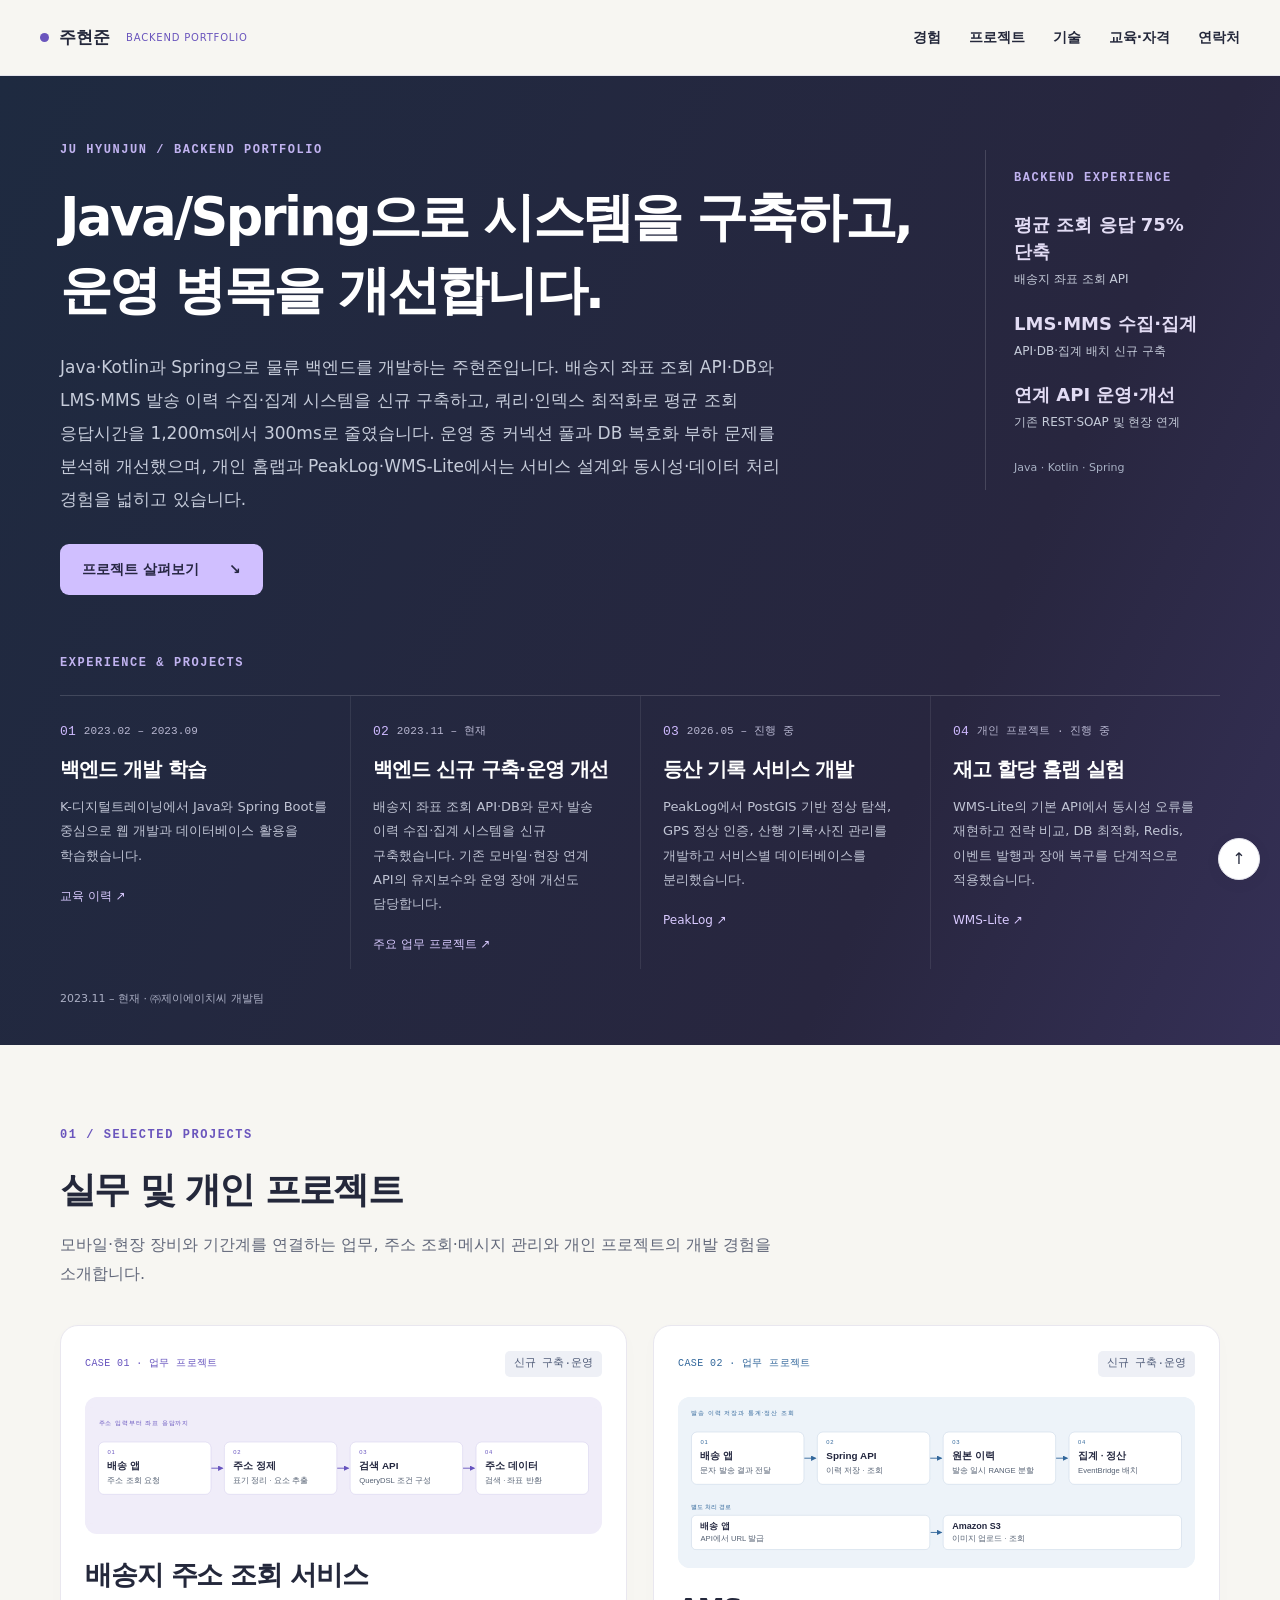
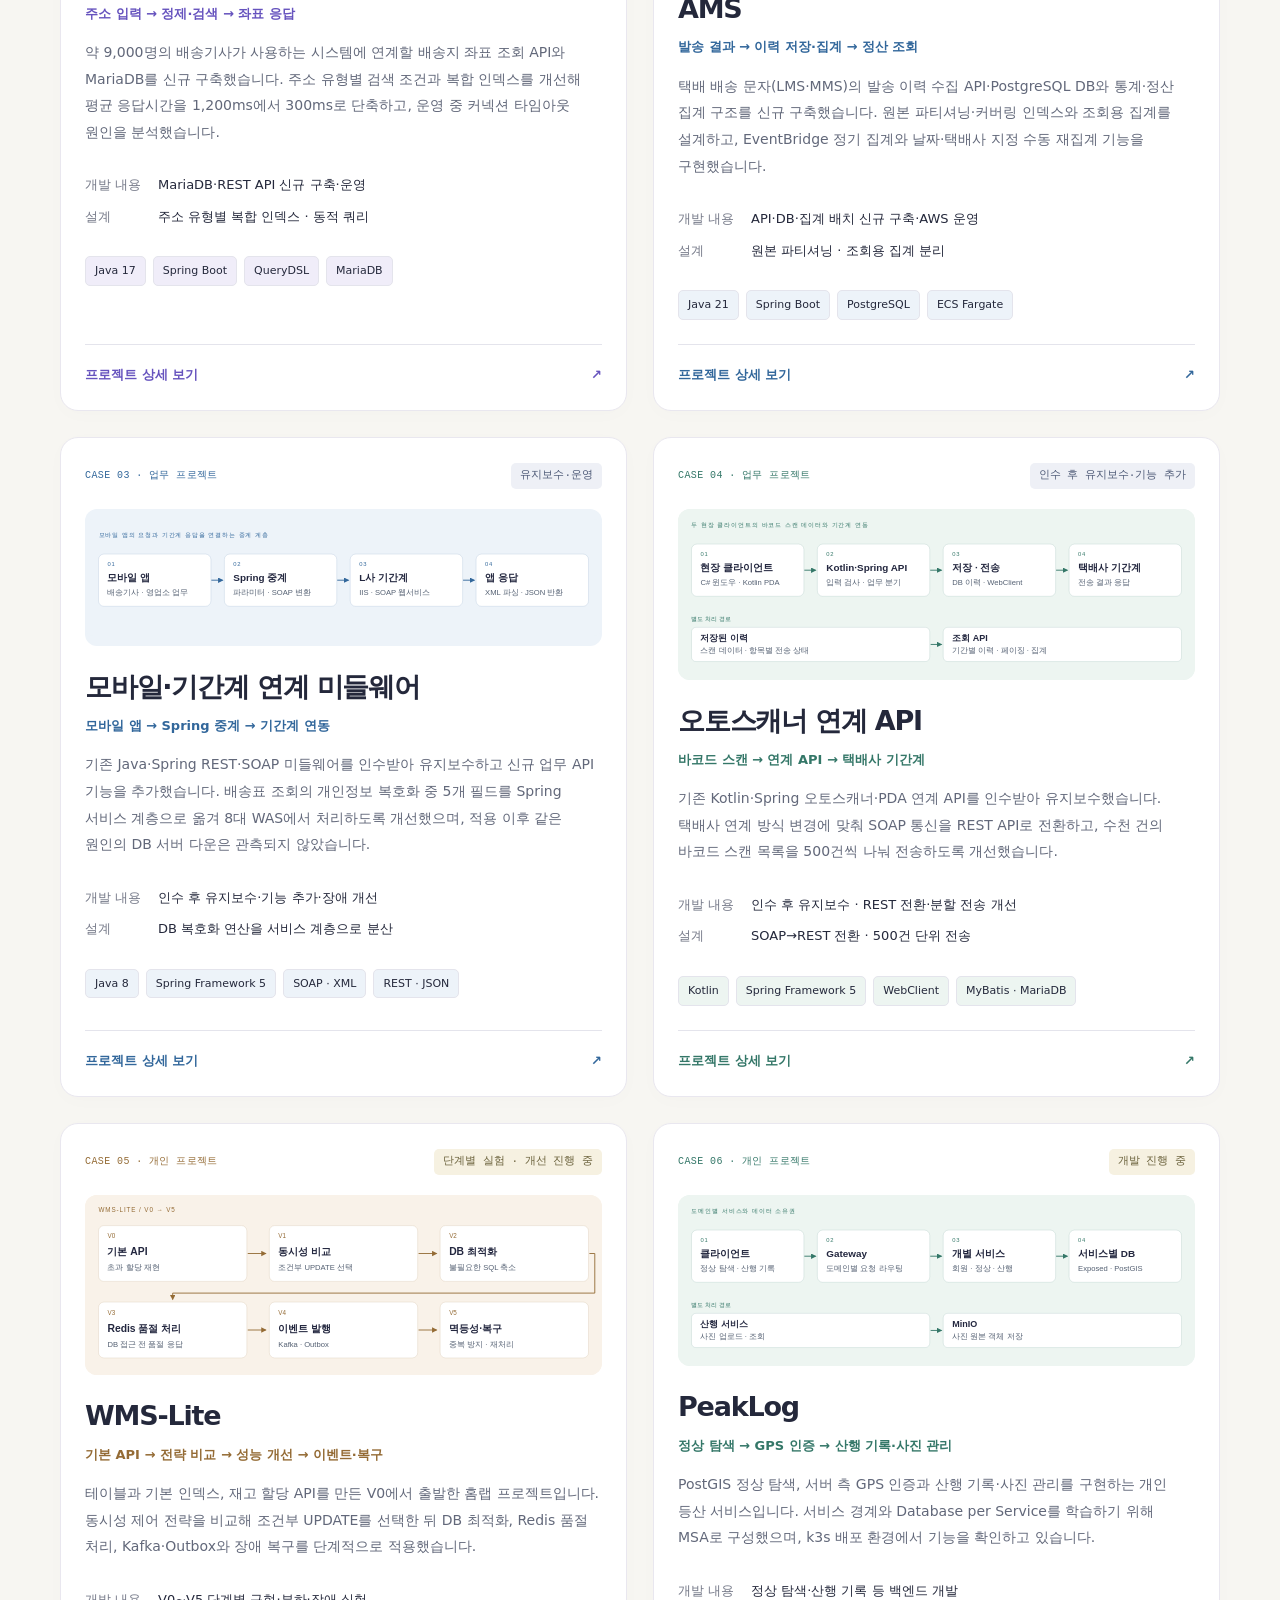
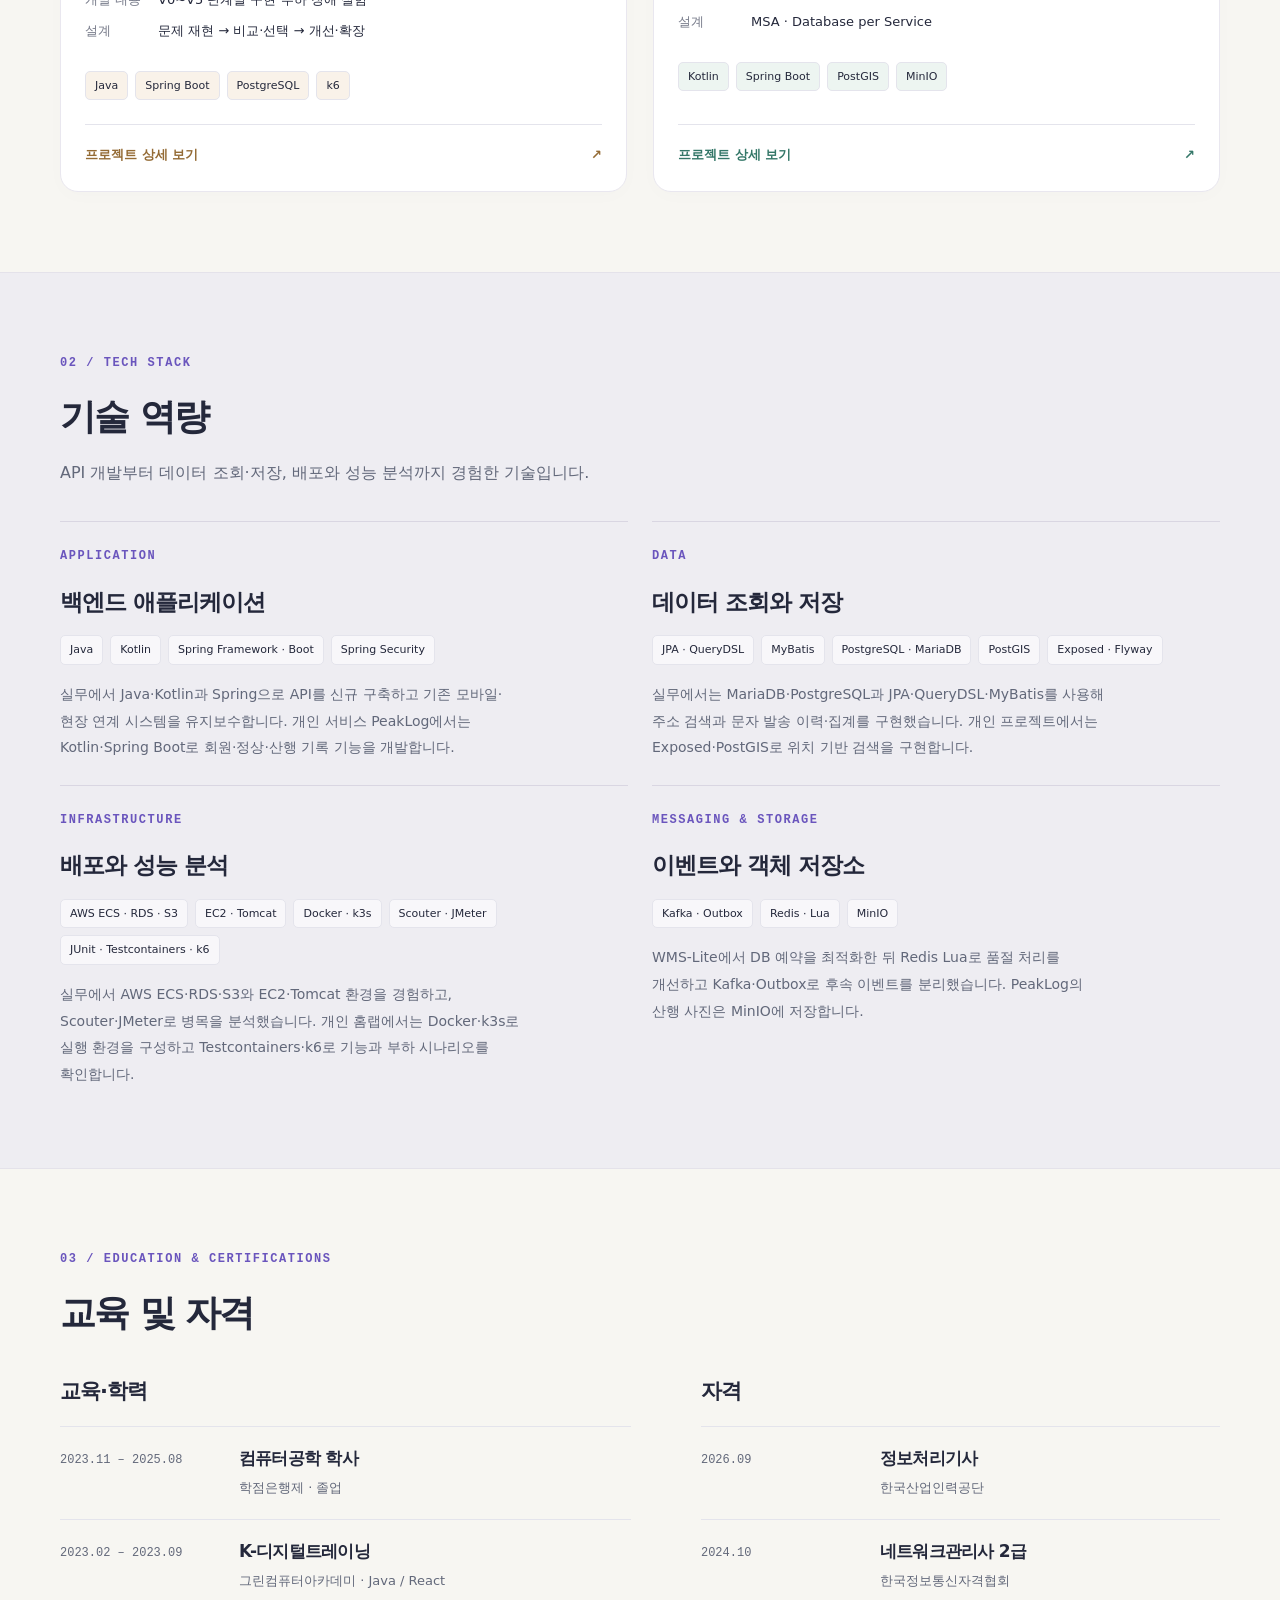
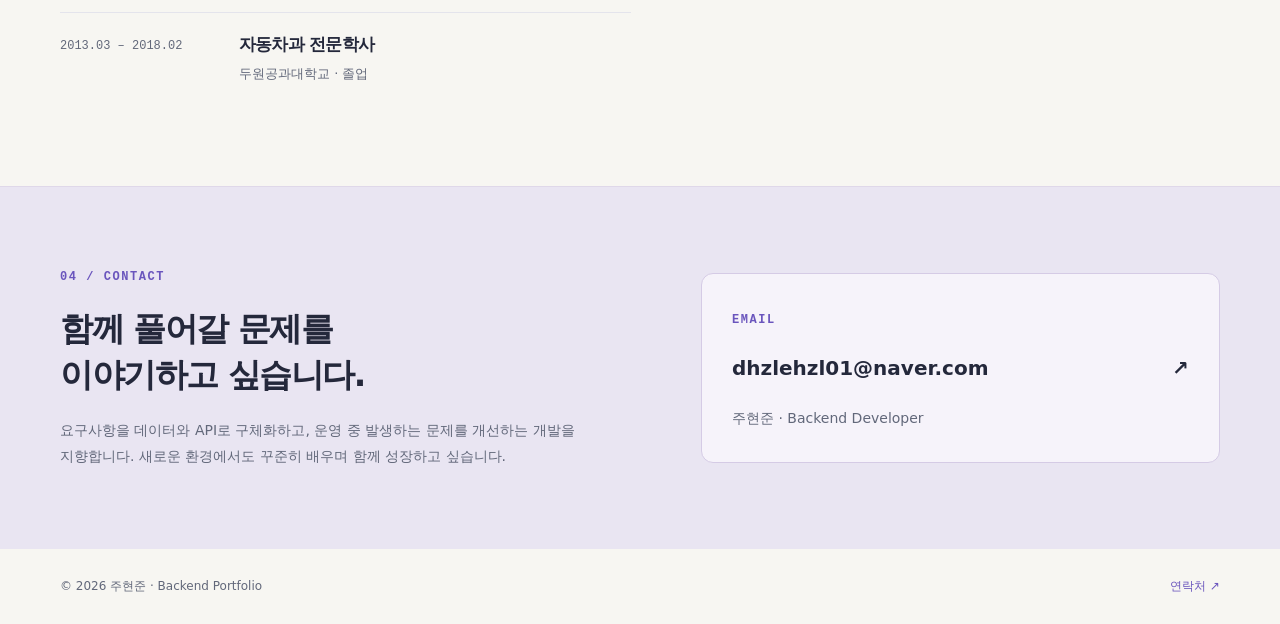
==== commit b3980c26: "Update portfolio content and clarify project contributions" ====
--- a/index.html
+++ b/index.html
@@ -1,23 +1,23 @@
 <!doctype html>
 <html lang="ko" class="home-page"><head><meta charset="utf-8"><meta name="viewport" content="width=device-width, initial-scale=1">
-<meta name="description" content="API 개발과 운영 과정에서 데이터 처리와 성능 문제를 개선해 온 백엔드 개발자 주현준입니다. Java·Kotlin과 Spring으로 모바일·현장 시스템의 연계 API를 개발·유지보수하고 있습니다. 배송지 주소를 좌표로 변환하는 지오코딩 API를 개발하고 성능을 개선했으며, 택배 배송 문자 발송 이력의 조회·보관 구조를 설계했습니다. 직접 구축한 홈랩에서는 재고 할당 API를 단계적으로 발전시키며 동시성 제어, 성능 개선, 이벤트 처리와 장애 복구를 실험하고 있습니다. 등산 기록 서비스 PeakLog도 직접 개발하며 서비스 분리와 위치 기반 검색, 객체 스토리지를 활용한 서비스 설계 경험을 넓히고 있습니다."><meta name="theme-color" content="#23273f">
-<meta property="og:title" content="주현준 | Backend Portfolio"><meta property="og:description" content="API 개발과 운영 과정에서 데이터 처리와 성능 문제를 개선해 온 백엔드 개발자 주현준입니다. Java·Kotlin과 Spring으로 모바일·현장 시스템의 연계 API를 개발·유지보수하고 있습니다. 배송지 주소를 좌표로 변환하는 지오코딩 API를 개발하고 성능을 개선했으며, 택배 배송 문자 발송 이력의 조회·보관 구조를 설계했습니다. 직접 구축한 홈랩에서는 재고 할당 API를 단계적으로 발전시키며 동시성 제어, 성능 개선, 이벤트 처리와 장애 복구를 실험하고 있습니다. 등산 기록 서비스 PeakLog도 직접 개발하며 서비스 분리와 위치 기반 검색, 객체 스토리지를 활용한 서비스 설계 경험을 넓히고 있습니다."><meta property="og:type" content="website">
+<meta name="description" content="Java·Kotlin과 Spring으로 물류 백엔드를 개발하는 주현준입니다. 배송지 좌표 조회 API·DB와 LMS·MMS 발송 이력 수집·집계 시스템을 신규 구축하고, 쿼리·인덱스 최적화로 평균 조회 응답시간을 1,200ms에서 300ms로 줄였습니다. 운영 중 커넥션 풀과 DB 복호화 부하 문제를 분석해 개선했으며, 개인 홈랩과 PeakLog·WMS-Lite에서는 서비스 설계와 동시성·데이터 처리 경험을 넓히고 있습니다."><meta name="theme-color" content="#23273f">
+<meta property="og:title" content="주현준 | Backend Portfolio"><meta property="og:description" content="Java·Kotlin과 Spring으로 물류 백엔드를 개발하는 주현준입니다. 배송지 좌표 조회 API·DB와 LMS·MMS 발송 이력 수집·집계 시스템을 신규 구축하고, 쿼리·인덱스 최적화로 평균 조회 응답시간을 1,200ms에서 300ms로 줄였습니다. 운영 중 커넥션 풀과 DB 복호화 부하 문제를 분석해 개선했으며, 개인 홈랩과 PeakLog·WMS-Lite에서는 서비스 설계와 동시성·데이터 처리 경험을 넓히고 있습니다."><meta property="og:type" content="website">
 <title>주현준 | Backend Portfolio</title><link rel="icon" type="image/svg+xml" href="assets/favicon.svg">
 <link rel="stylesheet" href="assets/style.css"><script src="assets/main.js" defer></script></head>
 <body id="top"><a class="skip" href="#main">본문으로 건너뛰기</a>
 <header class="site-header"><div class="header-inner">
 <a class="brand" href="index.html" aria-label="주현준 포트폴리오 홈"><span class="brand-dot"></span>주현준<span class="brand-sub">BACKEND PORTFOLIO</span></a>
 <button class="menu-toggle" type="button" aria-label="메뉴 열기" aria-expanded="false" aria-controls="main-nav">메뉴 <span aria-hidden="true">☰</span></button>
-<nav id="main-nav" aria-label="주 메뉴"><a href="index.html#journey">경험</a><a href="index.html#work">프로젝트</a><a href="index.html#stack">기술</a><a href="index.html#credentials">교육·자격</a><a href="index.html#contact">연락처</a></nav></div></header><main id="main"><section class="hero" aria-labelledby="hero-title"><div class="container"><div class="hero-top"><div><p class="eyebrow">JU HYUNJUN / BACKEND PORTFOLIO</p><h1 id="hero-title">안정적인 데이터 처리로,<br>서비스의 기반을 만듭니다.</h1><p class="hero-intro">API 개발과 운영 과정에서 데이터 처리와 성능 문제를 개선해 온 백엔드 개발자 주현준입니다. Java·Kotlin과 Spring으로 모바일·현장 시스템의 연계 API를 개발·유지보수하고 있습니다. 배송지 주소를 좌표로 변환하는 지오코딩 API를 개발하고 성능을 개선했으며, 택배 배송 문자 발송 이력의 조회·보관 구조를 설계했습니다. 직접 구축한 홈랩에서는 재고 할당 API를 단계적으로 발전시키며 동시성 제어, 성능 개선, 이벤트 처리와 장애 복구를 실험하고 있습니다. 등산 기록 서비스 PeakLog도 직접 개발하며 서비스 분리와 위치 기반 검색, 객체 스토리지를 활용한 서비스 설계 경험을 넓히고 있습니다.</p><a class="primary-button" href="#work">프로젝트 살펴보기 <span aria-hidden="true">↘</span></a></div><aside class="hero-aside"><span class="small-label">BACKEND EXPERIENCE</span><p>API 개발<br>데이터 처리<br>성능 개선</p><span class="aside-bottom">Java · Kotlin · Spring</span></aside></div>
-<div id="journey" class="timeline-wrap"><p class="small-label">EXPERIENCE & PROJECTS</p><ol class="timeline"><li><p class="timeline-date"><span>01</span>2023.02 – 2023.09</p><h2>백엔드 개발 학습</h2><p>K-디지털트레이닝에서 Java와 Spring Boot를 중심으로 웹 개발과 데이터베이스 활용을 학습했습니다.</p><a href="#credentials">교육 이력 <span aria-hidden="true">↗</span></a></li><li><p class="timeline-date"><span>02</span>2023.11 – 현재</p><h2>모바일·현장 장비 연계</h2><p>모바일 앱의 업무 중계 미들웨어를 유지보수하고 오토스캐너 연계 API를 개발합니다. 주소 조회와 메시지 이력·정산 기능도 담당했습니다.</p><a href="projects/mobile-middleware.html">업무 프로젝트 <span aria-hidden="true">↗</span></a></li><li><p class="timeline-date"><span>03</span>2026.05 – 진행 중</p><h2>등산 기록 서비스 개발</h2><p>PeakLog에서 PostGIS 기반 정상 탐색, GPS 정상 인증, 산행 기록·사진 관리를 개발하고 서비스별 데이터베이스를 분리했습니다.</p><a href="projects/peaklog.html">PeakLog <span aria-hidden="true">↗</span></a></li><li><p class="timeline-date"><span>04</span>개인 프로젝트 · 진행 중</p><h2>재고 할당 홈랩 실험</h2><p>WMS-Lite의 기본 API에서 동시성 오류를 재현하고 전략 비교, DB 최적화, Redis, 이벤트 발행과 장애 복구를 단계적으로 적용했습니다.</p><a href="projects/wms-lite.html">WMS-Lite <span aria-hidden="true">↗</span></a></li></ol><p class="hero-footnote">2023.11 – 현재 · ㈜제이에이치씨 개발팀</p></div></div></section>
-<section class="section container" id="work"><p class="eyebrow">01 / SELECTED PROJECTS</p><h2>실무 및 개인 프로젝트</h2><p class="section-intro">모바일·현장 장비와 기간계를 연결하는 업무, 주소 조회·메시지 관리와 개인 프로젝트의 개발 경험을 소개합니다.</p><div class="project-grid"><a class="project-card theme-blue" href="projects/mobile-middleware.html" aria-label="모바일·기간계 연계 미들웨어 상세 보기"><div class="card-top"><span>CASE 01 · 업무 프로젝트</span><span class="status status-done">유지보수·운영</span></div>
-<div class="card-art"><img src="assets/mobile-middleware-overview.svg" alt="모바일 앱 → Spring 중계 → 기간계 연동" width="1150" height="260" loading="lazy"></div><div class="card-body"><h3>모바일·기간계 연계 미들웨어</h3><p class="card-flow">모바일 앱 → Spring 중계 → 기간계 연동</p><p>L사 배송기사·영업소용 모바일 앱과 기간계 사이의 Spring 미들웨어를 유지보수합니다. 앱 요청을 SOAP 형식으로 변환하고 기간계 응답을 앱에서 사용하는 JSON 구조로 전달하며, 배송·집하 업무 API와 응답·예외 처리 흐름을 관리합니다.</p><dl><div><dt>개발 내용</dt><dd>기존 미들웨어·업무 API 유지보수</dd></div><div><dt>설계</dt><dd>REST·SOAP 변환 · 앱 응답 호환성</dd></div></dl><ul class="tags" aria-label="사용 기술"><li>Java 8</li><li>Spring Framework 5</li><li>SOAP · XML</li><li>REST · JSON</li></ul><div class="card-link">프로젝트 상세 보기 <span aria-hidden="true">↗</span></div></div></a><a class="project-card theme-green" href="projects/scanner-api.html" aria-label="오토스캐너 연계 API 상세 보기"><div class="card-top"><span>CASE 02 · 업무 프로젝트</span><span class="status status-done">개발·유지보수</span></div>
-<div class="card-art"><img src="assets/scanner-api-overview.svg" alt="바코드 스캔 → 연계 API → 택배사 기간계" width="1150" height="260" loading="lazy"></div><div class="card-body"><h3>오토스캐너 연계 API</h3><p class="card-flow">바코드 스캔 → 연계 API → 택배사 기간계</p><p>C# 윈도우 클라이언트와 Kotlin PDA 모바일 앱의 바코드 스캔 데이터를 받는 Kotlin·Spring API를 개발합니다. 스캔 이력을 저장하고 택배사 기간계에 전송하며, 항목별 전송 결과와 이력 조회 기능을 제공합니다.</p><dl><div><dt>개발 내용</dt><dd>Kotlin·Spring 연계 API 개발·유지보수</dd></div><div><dt>설계</dt><dd>스캔 이력 · 배치 전송 · 결과 취합</dd></div></dl><ul class="tags" aria-label="사용 기술"><li>Kotlin</li><li>Spring Framework 5</li><li>WebClient</li><li>MyBatis · MariaDB</li></ul><div class="card-link">프로젝트 상세 보기 <span aria-hidden="true">↗</span></div></div></a><a class="project-card theme-violet" href="projects/address.html" aria-label="배송지 주소 조회 서비스 상세 보기"><div class="card-top"><span>CASE 03 · 업무 프로젝트</span><span class="status status-done">개발·운영</span></div>
-<div class="card-art"><img src="assets/address-overview.svg" alt="주소 입력 → 정제·검색 → 좌표 응답" width="1150" height="260" loading="lazy"></div><div class="card-body"><h3>배송지 주소 조회 서비스</h3><p class="card-flow">주소 입력 → 정제·검색 → 좌표 응답</p><p>표기 방식이 일정하지 않은 배송지 주소를 정제하고 좌표를 조회하는 API를 개발했습니다. 검색 쿼리와 인덱스를 개선하고 커넥션 풀 고갈 원인을 분석해 응답 지연과 타임아웃을 줄였습니다.</p><dl><div><dt>개발 내용</dt><dd>주소 조회 API 단독 개발·운영</dd></div><div><dt>설계</dt><dd>입력 정제와 조회 성능 개선</dd></div></dl><ul class="tags" aria-label="사용 기술"><li>Java 17</li><li>Spring Boot</li><li>QueryDSL</li><li>MariaDB</li></ul><div class="card-link">프로젝트 상세 보기 <span aria-hidden="true">↗</span></div></div></a><a class="project-card theme-blue" href="projects/ams.html" aria-label="AMS 상세 보기"><div class="card-top"><span>CASE 04 · 업무 프로젝트</span><span class="status status-done">개발·운영</span></div>
-<div class="card-art"><img src="assets/ams-overview.svg" alt="발송 결과 → 이력 저장·집계 → 정산 조회" width="1150" height="260" loading="lazy"></div><div class="card-body"><h3>AMS</h3><p class="card-flow">발송 결과 → 이력 저장·집계 → 정산 조회</p><p>배송 앱의 문자 발송 이력과 통계·정산 API를 개발했습니다. 원본 이력에 발송 일시 기준 RANGE 파티셔닝을 적용해 조회 범위를 줄이고 보관 기간이 지난 데이터를 파티션 단위로 삭제하도록 설계했습니다.</p><dl><div><dt>개발 내용</dt><dd>백엔드 설계·API 개발·AWS 운영</dd></div><div><dt>설계</dt><dd>원본 파티셔닝 · 조회용 집계 분리</dd></div></dl><ul class="tags" aria-label="사용 기술"><li>Java 21</li><li>Spring Boot</li><li>PostgreSQL</li><li>ECS Fargate</li></ul><div class="card-link">프로젝트 상세 보기 <span aria-hidden="true">↗</span></div></div></a><a class="project-card theme-green" href="projects/peaklog.html" aria-label="PeakLog 상세 보기"><div class="card-top"><span>CASE 05 · 개인 프로젝트</span><span class="status status-experiment">개발 진행 중</span></div>
-<div class="card-art"><img src="assets/peaklog-overview.svg" alt="정상 탐색 → GPS 인증 → 산행 기록·사진 관리" width="1150" height="260" loading="lazy"></div><div class="card-body"><h3>PeakLog</h3><p class="card-flow">정상 탐색 → GPS 인증 → 산행 기록·사진 관리</p><p>PostGIS로 주변 정상을 탐색하고 GPS 정상 인증과 산행 기록을 관리하는 백엔드를 개발했습니다. 회원·정상·산행 서비스를 MSA로 구성하고 데이터베이스를 분리했으며, 산행 사진은 MinIO 객체 스토리지에 저장합니다.</p><dl><div><dt>개발 내용</dt><dd>정상 탐색·산행 기록 등 백엔드 개발</dd></div><div><dt>설계</dt><dd>MSA · Database per Service</dd></div></dl><ul class="tags" aria-label="사용 기술"><li>Kotlin</li><li>Spring Boot</li><li>PostGIS</li><li>MinIO</li></ul><div class="card-link">프로젝트 상세 보기 <span aria-hidden="true">↗</span></div></div></a><a class="project-card theme-amber" href="projects/wms-lite.html" aria-label="WMS-Lite 상세 보기"><div class="card-top"><span>CASE 06 · 개인 프로젝트</span><span class="status status-experiment">단계별 실험 · 개선 진행 중</span></div>
-<div class="card-art"><img src="assets/wms-lite-evolution.svg" alt="기본 API → 전략 비교 → 성능 개선 → 이벤트·복구" width="1150" height="400" loading="lazy"></div><div class="card-body"><h3>WMS-Lite</h3><p class="card-flow">기본 API → 전략 비교 → 성능 개선 → 이벤트·복구</p><p>테이블과 기본 인덱스, 재고 할당 API를 만든 V0에서 출발한 홈랩 프로젝트입니다. 동시성 제어 전략을 비교해 조건부 UPDATE를 선택한 뒤 DB 최적화, Redis 품절 처리, Kafka·Outbox와 장애 복구를 단계적으로 적용했습니다.</p><dl><div><dt>개발 내용</dt><dd>V0~V5 단계별 구현·부하·장애 실험</dd></div><div><dt>설계</dt><dd>문제 재현 → 비교·선택 → 개선·확장</dd></div></dl><ul class="tags" aria-label="사용 기술"><li>Java</li><li>Spring Boot</li><li>PostgreSQL</li><li>k6</li></ul><div class="card-link">프로젝트 상세 보기 <span aria-hidden="true">↗</span></div></div></a></div></section>
-<section class="section stack-section" id="stack"><div class="container"><p class="eyebrow">02 / TECH STACK</p><h2>기술 역량</h2><p class="section-intro">API 개발부터 데이터 조회·저장, 배포와 성능 분석까지 경험한 기술입니다.</p><div class="stack-grid"><article class="stack-card"><p class="eyebrow">APPLICATION</p><h3>백엔드 애플리케이션</h3><ul class="tags" aria-label="사용 기술"><li>Java</li><li>Kotlin</li><li>Spring Framework · Boot</li><li>Spring Security</li></ul><p>Java·Spring 기반 모바일 업무 미들웨어를 유지보수하고, C# 윈도우 클라이언트와 Kotlin PDA 앱의 스캔 요청을 처리하는 Kotlin·Spring 연계 API를 개발합니다. 개인 프로젝트에도 Kotlin과 Spring Boot를 사용합니다.</p></article><article class="stack-card"><p class="eyebrow">DATA</p><h3>데이터 조회와 저장</h3><ul class="tags" aria-label="사용 기술"><li>JPA · QueryDSL</li><li>MyBatis</li><li>PostgreSQL · MariaDB</li><li>PostGIS</li><li>Exposed · Flyway</li></ul><p>업무 연계 API는 MyBatis로 스캔 이력과 전송 결과를 관리하고, JPA·QueryDSL로 주소 조회 조건과 데이터 접근을 구현했습니다. PeakLog에서는 Exposed와 PostGIS로 위치 기반 검색을 제공합니다.</p></article><article class="stack-card"><p class="eyebrow">INFRASTRUCTURE</p><h3>배포와 성능 분석</h3><ul class="tags" aria-label="사용 기술"><li>AWS ECS · RDS · S3</li><li>EC2 · Tomcat</li><li>Docker · k3s</li><li>Scouter · JMeter</li><li>JUnit · Testcontainers · k6</li></ul><p>Spring 애플리케이션의 운영·유지보수와 AWS 기반 API 배포를 경험했습니다. 오토스캐너 API는 WAR·Tomcat으로 구동하며, APM과 부하 테스트로 병목을 분석하고 개인 프로젝트는 컨테이너와 기능 테스트를 활용합니다.</p></article><article class="stack-card"><p class="eyebrow">MESSAGING &amp; STORAGE</p><h3>이벤트와 객체 저장소</h3><ul class="tags" aria-label="사용 기술"><li>Kafka · Outbox</li><li>Redis · Lua</li><li>MinIO</li></ul><p>WMS-Lite에서 DB 예약을 최적화한 뒤 Redis Lua로 품절 처리를 개선하고 Kafka·Outbox로 후속 이벤트를 분리했습니다. PeakLog의 산행 사진은 MinIO에 저장합니다.</p></article></div></div></section>
+<nav id="main-nav" aria-label="주 메뉴"><a href="index.html#journey">경험</a><a href="index.html#work">프로젝트</a><a href="index.html#stack">기술</a><a href="index.html#credentials">교육·자격</a><a href="index.html#contact">연락처</a></nav></div></header><main id="main"><section class="hero" aria-labelledby="hero-title"><div class="container"><div class="hero-top"><div><p class="eyebrow">JU HYUNJUN / BACKEND PORTFOLIO</p><h1 id="hero-title">Java/Spring으로 시스템을 구축하고,<br>운영 병목을 개선합니다.</h1><p class="hero-intro">Java·Kotlin과 Spring으로 물류 백엔드를 개발하는 주현준입니다. 배송지 좌표 조회 API·DB와 LMS·MMS 발송 이력 수집·집계 시스템을 신규 구축하고, 쿼리·인덱스 최적화로 평균 조회 응답시간을 1,200ms에서 300ms로 줄였습니다. 운영 중 커넥션 풀과 DB 복호화 부하 문제를 분석해 개선했으며, 개인 홈랩과 PeakLog·WMS-Lite에서는 서비스 설계와 동시성·데이터 처리 경험을 넓히고 있습니다.</p><a class="primary-button" href="#work">프로젝트 살펴보기 <span aria-hidden="true">↘</span></a></div><aside class="hero-aside"><span class="small-label">BACKEND EXPERIENCE</span><ul class="hero-highlights"><li><strong>평균 조회 응답 75% 단축</strong><span>배송지 좌표 조회 API</span></li><li><strong>LMS·MMS 수집·집계</strong><span>API·DB·집계 배치 신규 구축</span></li><li><strong>연계 API 운영·개선</strong><span>기존 REST·SOAP 및 현장 연계</span></li></ul><span class="aside-bottom">Java · Kotlin · Spring</span></aside></div>
+<div id="journey" class="timeline-wrap"><p class="small-label">EXPERIENCE & PROJECTS</p><ol class="timeline"><li><p class="timeline-date"><span>01</span>2023.02 – 2023.09</p><h2>백엔드 개발 학습</h2><p>K-디지털트레이닝에서 Java와 Spring Boot를 중심으로 웹 개발과 데이터베이스 활용을 학습했습니다.</p><a href="#credentials">교육 이력 <span aria-hidden="true">↗</span></a></li><li><p class="timeline-date"><span>02</span>2023.11 – 현재</p><h2>백엔드 신규 구축·운영 개선</h2><p>배송지 좌표 조회 API·DB와 문자 발송 이력 수집·집계 시스템을 신규 구축했습니다. 기존 모바일·현장 연계 API의 유지보수와 운영 장애 개선도 담당합니다.</p><a href="projects/address.html">주요 업무 프로젝트 <span aria-hidden="true">↗</span></a></li><li><p class="timeline-date"><span>03</span>2026.05 – 진행 중</p><h2>등산 기록 서비스 개발</h2><p>PeakLog에서 PostGIS 기반 정상 탐색, GPS 정상 인증, 산행 기록·사진 관리를 개발하고 서비스별 데이터베이스를 분리했습니다.</p><a href="projects/peaklog.html">PeakLog <span aria-hidden="true">↗</span></a></li><li><p class="timeline-date"><span>04</span>개인 프로젝트 · 진행 중</p><h2>재고 할당 홈랩 실험</h2><p>WMS-Lite의 기본 API에서 동시성 오류를 재현하고 전략 비교, DB 최적화, Redis, 이벤트 발행과 장애 복구를 단계적으로 적용했습니다.</p><a href="projects/wms-lite.html">WMS-Lite <span aria-hidden="true">↗</span></a></li></ol><p class="hero-footnote">2023.11 – 현재 · ㈜제이에이치씨 개발팀</p></div></div></section>
+<section class="section container" id="work"><p class="eyebrow">01 / SELECTED PROJECTS</p><h2>실무 및 개인 프로젝트</h2><p class="section-intro">모바일·현장 장비와 기간계를 연결하는 업무, 주소 조회·메시지 관리와 개인 프로젝트의 개발 경험을 소개합니다.</p><div class="project-grid"><a class="project-card theme-violet" href="projects/address.html" aria-label="배송지 주소 조회 서비스 상세 보기"><div class="card-top"><span>CASE 01 · 업무 프로젝트</span><span class="status status-done">신규 구축·운영</span></div>
+<div class="card-art"><img src="assets/address-overview.svg" alt="주소 입력 → 정제·검색 → 좌표 응답" width="1150" height="260" loading="lazy"></div><div class="card-body"><h3>배송지 주소 조회 서비스</h3><p class="card-flow">주소 입력 → 정제·검색 → 좌표 응답</p><p>약 9,000명의 배송기사가 사용하는 시스템에 연계할 배송지 좌표 조회 API와 MariaDB를 신규 구축했습니다. 주소 유형별 검색 조건과 복합 인덱스를 개선해 평균 응답시간을 1,200ms에서 300ms로 단축하고, 운영 중 커넥션 타임아웃 원인을 분석했습니다.</p><dl><div><dt>개발 내용</dt><dd>MariaDB·REST API 신규 구축·운영</dd></div><div><dt>설계</dt><dd>주소 유형별 복합 인덱스 · 동적 쿼리</dd></div></dl><ul class="tags" aria-label="사용 기술"><li>Java 17</li><li>Spring Boot</li><li>QueryDSL</li><li>MariaDB</li></ul><div class="card-link">프로젝트 상세 보기 <span aria-hidden="true">↗</span></div></div></a><a class="project-card theme-blue" href="projects/ams.html" aria-label="AMS 상세 보기"><div class="card-top"><span>CASE 02 · 업무 프로젝트</span><span class="status status-done">신규 구축·운영</span></div>
+<div class="card-art"><img src="assets/ams-overview.svg" alt="발송 결과 → 이력 저장·집계 → 정산 조회" width="1150" height="260" loading="lazy"></div><div class="card-body"><h3>AMS</h3><p class="card-flow">발송 결과 → 이력 저장·집계 → 정산 조회</p><p>택배 배송 문자(LMS·MMS)의 발송 이력 수집 API·PostgreSQL DB와 통계·정산 집계 구조를 신규 구축했습니다. 원본 파티셔닝·커버링 인덱스와 조회용 집계를 설계하고, EventBridge 정기 집계와 날짜·택배사 지정 수동 재집계 기능을 구현했습니다.</p><dl><div><dt>개발 내용</dt><dd>API·DB·집계 배치 신규 구축·AWS 운영</dd></div><div><dt>설계</dt><dd>원본 파티셔닝 · 조회용 집계 분리</dd></div></dl><ul class="tags" aria-label="사용 기술"><li>Java 21</li><li>Spring Boot</li><li>PostgreSQL</li><li>ECS Fargate</li></ul><div class="card-link">프로젝트 상세 보기 <span aria-hidden="true">↗</span></div></div></a><a class="project-card theme-blue" href="projects/mobile-middleware.html" aria-label="모바일·기간계 연계 미들웨어 상세 보기"><div class="card-top"><span>CASE 03 · 업무 프로젝트</span><span class="status status-done">유지보수·운영</span></div>
+<div class="card-art"><img src="assets/mobile-middleware-overview.svg" alt="모바일 앱 → Spring 중계 → 기간계 연동" width="1150" height="260" loading="lazy"></div><div class="card-body"><h3>모바일·기간계 연계 미들웨어</h3><p class="card-flow">모바일 앱 → Spring 중계 → 기간계 연동</p><p>기존 Java·Spring REST·SOAP 미들웨어를 인수받아 유지보수하고 신규 업무 API 기능을 추가했습니다. 배송표 조회의 개인정보 복호화 중 5개 필드를 Spring 서비스 계층으로 옮겨 8대 WAS에서 처리하도록 개선했으며, 적용 이후 같은 원인의 DB 서버 다운은 관측되지 않았습니다.</p><dl><div><dt>개발 내용</dt><dd>인수 후 유지보수·기능 추가·장애 개선</dd></div><div><dt>설계</dt><dd>DB 복호화 연산을 서비스 계층으로 분산</dd></div></dl><ul class="tags" aria-label="사용 기술"><li>Java 8</li><li>Spring Framework 5</li><li>SOAP · XML</li><li>REST · JSON</li></ul><div class="card-link">프로젝트 상세 보기 <span aria-hidden="true">↗</span></div></div></a><a class="project-card theme-green" href="projects/scanner-api.html" aria-label="오토스캐너 연계 API 상세 보기"><div class="card-top"><span>CASE 04 · 업무 프로젝트</span><span class="status status-done">인수 후 유지보수·기능 추가</span></div>
+<div class="card-art"><img src="assets/scanner-api-overview.svg" alt="바코드 스캔 → 연계 API → 택배사 기간계" width="1150" height="260" loading="lazy"></div><div class="card-body"><h3>오토스캐너 연계 API</h3><p class="card-flow">바코드 스캔 → 연계 API → 택배사 기간계</p><p>기존 Kotlin·Spring 오토스캐너·PDA 연계 API를 인수받아 유지보수했습니다. 택배사 연계 방식 변경에 맞춰 SOAP 통신을 REST API로 전환하고, 수천 건의 바코드 스캔 목록을 500건씩 나눠 전송하도록 개선했습니다.</p><dl><div><dt>개발 내용</dt><dd>인수 후 유지보수 · REST 전환·분할 전송 개선</dd></div><div><dt>설계</dt><dd>SOAP→REST 전환 · 500건 단위 전송</dd></div></dl><ul class="tags" aria-label="사용 기술"><li>Kotlin</li><li>Spring Framework 5</li><li>WebClient</li><li>MyBatis · MariaDB</li></ul><div class="card-link">프로젝트 상세 보기 <span aria-hidden="true">↗</span></div></div></a><a class="project-card theme-amber" href="projects/wms-lite.html" aria-label="WMS-Lite 상세 보기"><div class="card-top"><span>CASE 05 · 개인 프로젝트</span><span class="status status-experiment">단계별 실험 · 개선 진행 중</span></div>
+<div class="card-art"><img src="assets/wms-lite-evolution.svg" alt="기본 API → 전략 비교 → 성능 개선 → 이벤트·복구" width="1150" height="400" loading="lazy"></div><div class="card-body"><h3>WMS-Lite</h3><p class="card-flow">기본 API → 전략 비교 → 성능 개선 → 이벤트·복구</p><p>테이블과 기본 인덱스, 재고 할당 API를 만든 V0에서 출발한 홈랩 프로젝트입니다. 동시성 제어 전략을 비교해 조건부 UPDATE를 선택한 뒤 DB 최적화, Redis 품절 처리, Kafka·Outbox와 장애 복구를 단계적으로 적용했습니다.</p><dl><div><dt>개발 내용</dt><dd>V0~V5 단계별 구현·부하·장애 실험</dd></div><div><dt>설계</dt><dd>문제 재현 → 비교·선택 → 개선·확장</dd></div></dl><ul class="tags" aria-label="사용 기술"><li>Java</li><li>Spring Boot</li><li>PostgreSQL</li><li>k6</li></ul><div class="card-link">프로젝트 상세 보기 <span aria-hidden="true">↗</span></div></div></a><a class="project-card theme-green" href="projects/peaklog.html" aria-label="PeakLog 상세 보기"><div class="card-top"><span>CASE 06 · 개인 프로젝트</span><span class="status status-experiment">개발 진행 중</span></div>
+<div class="card-art"><img src="assets/peaklog-overview.svg" alt="정상 탐색 → GPS 인증 → 산행 기록·사진 관리" width="1150" height="260" loading="lazy"></div><div class="card-body"><h3>PeakLog</h3><p class="card-flow">정상 탐색 → GPS 인증 → 산행 기록·사진 관리</p><p>PostGIS 정상 탐색, 서버 측 GPS 인증과 산행 기록·사진 관리를 구현하는 개인 등산 서비스입니다. 서비스 경계와 Database per Service를 학습하기 위해 MSA로 구성했으며, k3s 배포 환경에서 기능을 확인하고 있습니다.</p><dl><div><dt>개발 내용</dt><dd>정상 탐색·산행 기록 등 백엔드 개발</dd></div><div><dt>설계</dt><dd>MSA · Database per Service</dd></div></dl><ul class="tags" aria-label="사용 기술"><li>Kotlin</li><li>Spring Boot</li><li>PostGIS</li><li>MinIO</li></ul><div class="card-link">프로젝트 상세 보기 <span aria-hidden="true">↗</span></div></div></a></div></section>
+<section class="section stack-section" id="stack"><div class="container"><p class="eyebrow">02 / TECH STACK</p><h2>기술 역량</h2><p class="section-intro">API 개발부터 데이터 조회·저장, 배포와 성능 분석까지 경험한 기술입니다.</p><div class="stack-grid"><article class="stack-card"><p class="eyebrow">APPLICATION</p><h3>백엔드 애플리케이션</h3><ul class="tags" aria-label="사용 기술"><li>Java</li><li>Kotlin</li><li>Spring Framework · Boot</li><li>Spring Security</li></ul><p>실무에서 Java·Kotlin과 Spring으로 API를 신규 구축하고 기존 모바일·현장 연계 시스템을 유지보수합니다. 개인 서비스 PeakLog에서는 Kotlin·Spring Boot로 회원·정상·산행 기록 기능을 개발합니다.</p></article><article class="stack-card"><p class="eyebrow">DATA</p><h3>데이터 조회와 저장</h3><ul class="tags" aria-label="사용 기술"><li>JPA · QueryDSL</li><li>MyBatis</li><li>PostgreSQL · MariaDB</li><li>PostGIS</li><li>Exposed · Flyway</li></ul><p>실무에서는 MariaDB·PostgreSQL과 JPA·QueryDSL·MyBatis를 사용해 주소 검색과 문자 발송 이력·집계를 구현했습니다. 개인 프로젝트에서는 Exposed·PostGIS로 위치 기반 검색을 구현합니다.</p></article><article class="stack-card"><p class="eyebrow">INFRASTRUCTURE</p><h3>배포와 성능 분석</h3><ul class="tags" aria-label="사용 기술"><li>AWS ECS · RDS · S3</li><li>EC2 · Tomcat</li><li>Docker · k3s</li><li>Scouter · JMeter</li><li>JUnit · Testcontainers · k6</li></ul><p>실무에서 AWS ECS·RDS·S3와 EC2·Tomcat 환경을 경험하고, Scouter·JMeter로 병목을 분석했습니다. 개인 홈랩에서는 Docker·k3s로 실행 환경을 구성하고 Testcontainers·k6로 기능과 부하 시나리오를 확인합니다.</p></article><article class="stack-card"><p class="eyebrow">MESSAGING &amp; STORAGE</p><h3>이벤트와 객체 저장소</h3><ul class="tags" aria-label="사용 기술"><li>Kafka · Outbox</li><li>Redis · Lua</li><li>MinIO</li></ul><p>WMS-Lite에서 DB 예약을 최적화한 뒤 Redis Lua로 품절 처리를 개선하고 Kafka·Outbox로 후속 이벤트를 분리했습니다. PeakLog의 산행 사진은 MinIO에 저장합니다.</p></article></div></div></section>
 <section class="section container" id="credentials"><p class="eyebrow">03 / EDUCATION &amp; CERTIFICATIONS</p><h2>교육 및 자격</h2><div class="credentials-grid"><article><h3>교육·학력</h3><ul class="credential-list"><li><span>2023.11 – 2025.08</span><div><h4>컴퓨터공학 학사</h4><p>학점은행제 · 졸업</p></div></li><li><span>2023.02 – 2023.09</span><div><h4>K-디지털트레이닝</h4><p>그린컴퓨터아카데미 · Java / React</p></div></li><li><span>2013.03 – 2018.02</span><div><h4>자동차과 전문학사</h4><p>두원공과대학교 · 졸업</p></div></li></ul></article><article><h3>자격</h3><ul class="credential-list"><li><span>2026.09</span><div><h4>정보처리기사</h4><p>한국산업인력공단</p></div></li><li><span>2024.10</span><div><h4>네트워크관리사 2급</h4><p>한국정보통신자격협회</p></div></li></ul></article></div></section>
 <section class="section contact-section" id="contact"><div class="container contact-inner"><div><p class="eyebrow">04 / CONTACT</p><h2>함께 풀어갈 문제를<br>이야기하고 싶습니다.</h2><p>요구사항을 데이터와 API로 구체화하고, 운영 중 발생하는 문제를 개선하는 개발을 지향합니다. 새로운 환경에서도 꾸준히 배우며 함께 성장하고 싶습니다.</p></div><div class="contact-card"><span class="small-label">EMAIL</span><a href="mailto:dhzlehzl01@naver.com">dhzlehzl01@naver.com <span aria-hidden="true">↗</span></a><p>주현준 · Backend Developer</p></div></div></section></main><footer><div class="container footer-inner"><p>© 2026 주현준 <span>· Backend Portfolio</span></p><a href="index.html#contact">연락처 ↗</a></div></footer>
 <a class="to-top" href="#top" aria-label="맨 위로">↑</a></body></html>
--- a/assets/style.css
+++ b/assets/style.css
@@ -10,3 +10,5 @@
 .experiment-journey{list-style:none;padding:0;display:grid;grid-template-columns:repeat(3,minmax(0,1fr));gap:20px;margin-top:30px}.experiment-journey li{min-width:0}.experiment-journey a{display:flex;flex-direction:column;height:100%;padding:24px;background:var(--paper);border:1px solid var(--line);border-radius:14px}.experiment-journey a:hover{border-color:var(--accent)}.journey-version{font-family:ui-monospace,Consolas,monospace;font-size:13px;color:var(--accent);margin-bottom:12px}.experiment-journey h3{font-size:21px;margin-bottom:14px}.experiment-journey p{font-size:14px}.journey-result{font-size:14px;line-height:1.8;color:var(--accent);margin:20px 0 12px}.experiment-journey code,.experiment-branches code{font-family:ui-monospace,Consolas,monospace;font-size:11px;overflow-wrap:anywhere;word-break:break-all;color:var(--muted)}.experiment-journey code{margin-top:auto}.journey-link{font-size:12px;color:var(--accent);padding-top:18px;margin-top:16px;border-top:1px solid var(--line)}.experiment-branches{display:flex;flex-wrap:wrap;gap:6px 12px;margin-top:18px;padding-top:14px;border-top:1px solid var(--line)}.experiment-branches span{font-size:11px;color:var(--accent)}.experiment-note{font-size:12px;line-height:1.9;margin-top:14px}.comparison-table-wrap{margin-top:24px}.comparison-table-wrap th,.comparison-table-wrap td{padding:14px 16px}.comparison-table-wrap tbody th{width:auto}.comparison-table-wide table{min-width:590px}.comparison-table-wrap thead th{white-space:nowrap}
 @media(max-width:1020px) and (min-width:761px){.experiment-journey{grid-template-columns:repeat(2,minmax(0,1fr))}}
 @media(max-width:760px){.experiment-journey{grid-template-columns:1fr;gap:16px;margin-top:24px}.experiment-journey a{padding:20px}.experiment-journey h3{font-size:20px}.experiment-journey p{font-size:13px}.experiment-branches{flex-direction:column}.experiment-note{font-size:11px}.comparison-table-wrap th,.comparison-table-wrap td{padding:12px}.comparison-table-wrap:not(.comparison-table-wide) tbody th{width:95px}.comparison-table-wide table{min-width:570px}}
+
+.hero-highlights{list-style:none;padding:0;margin:20px 0 25px;display:grid;gap:20px}.hero-highlights li{display:grid;gap:5px}.hero-highlights strong{font-size:18px;line-height:1.5;color:#e2dcf4}.hero-highlights span{font-size:12px;line-height:1.65;color:#c6ccda}
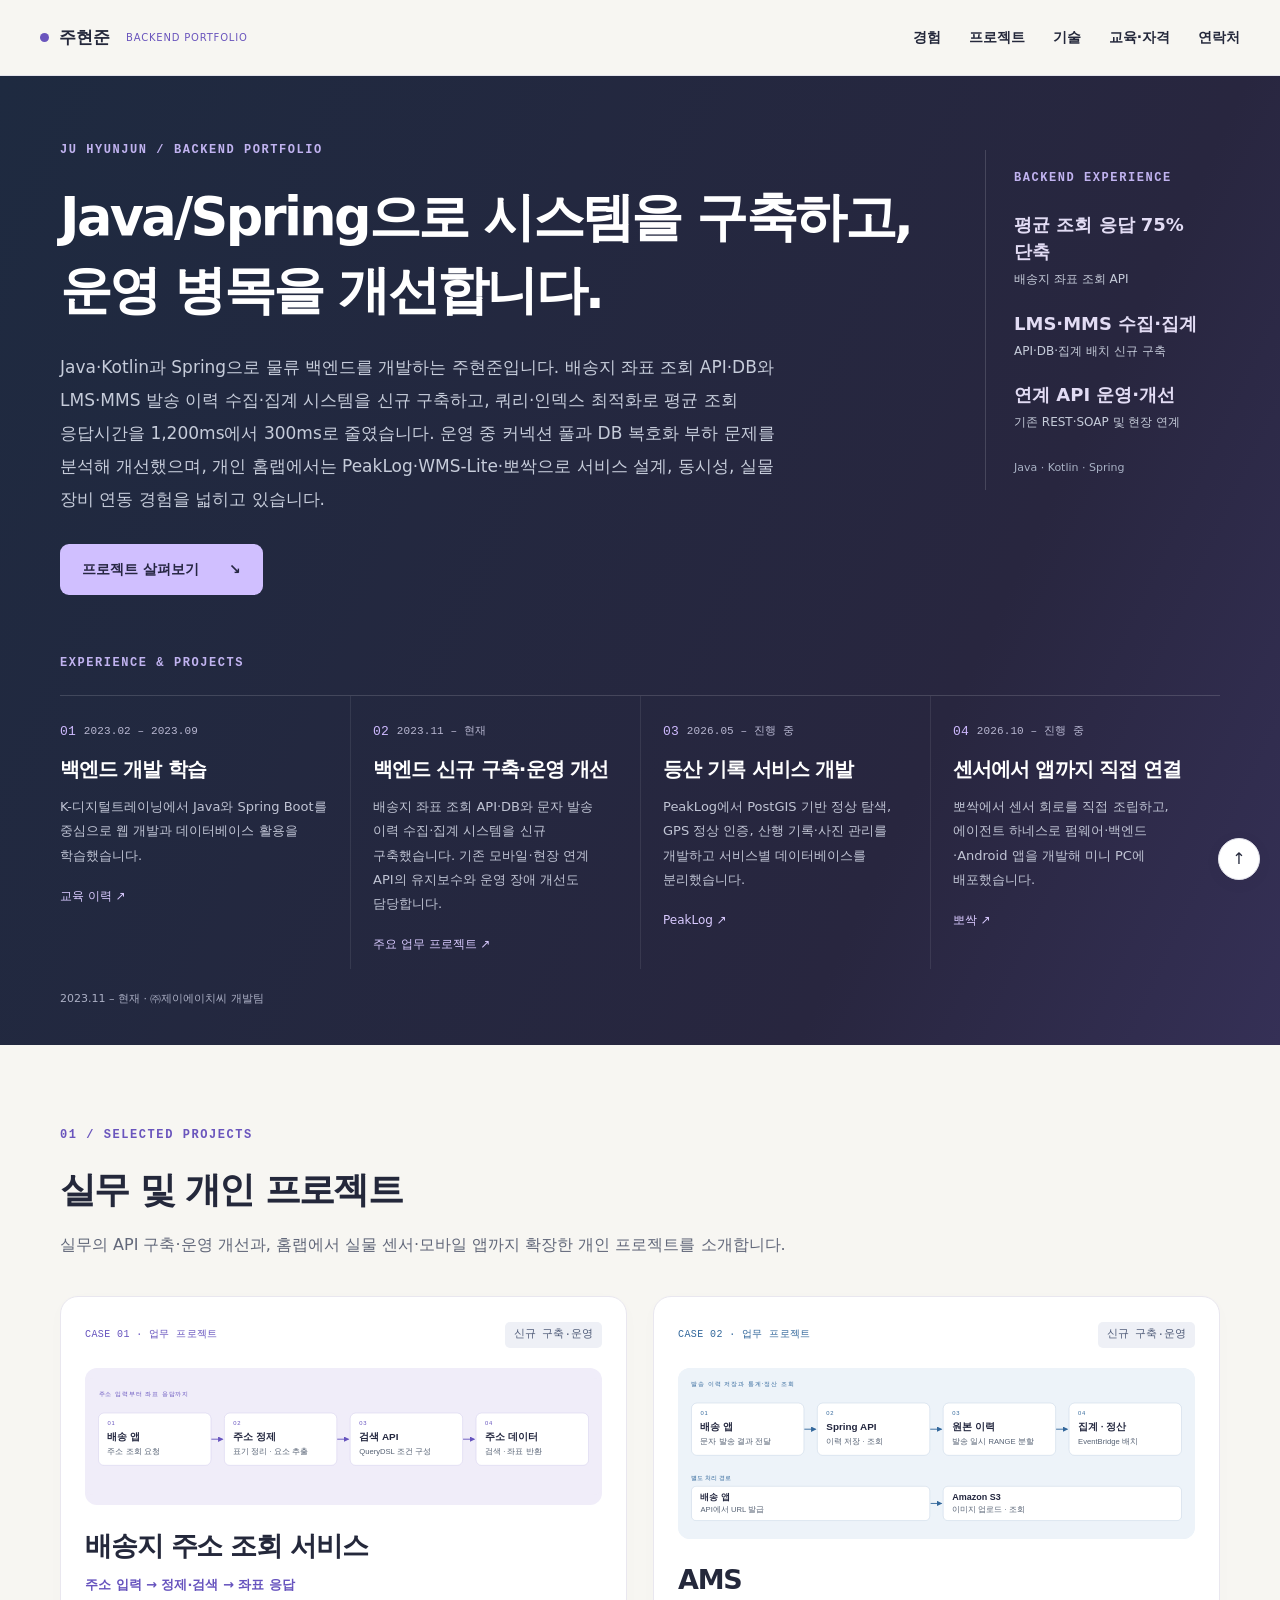
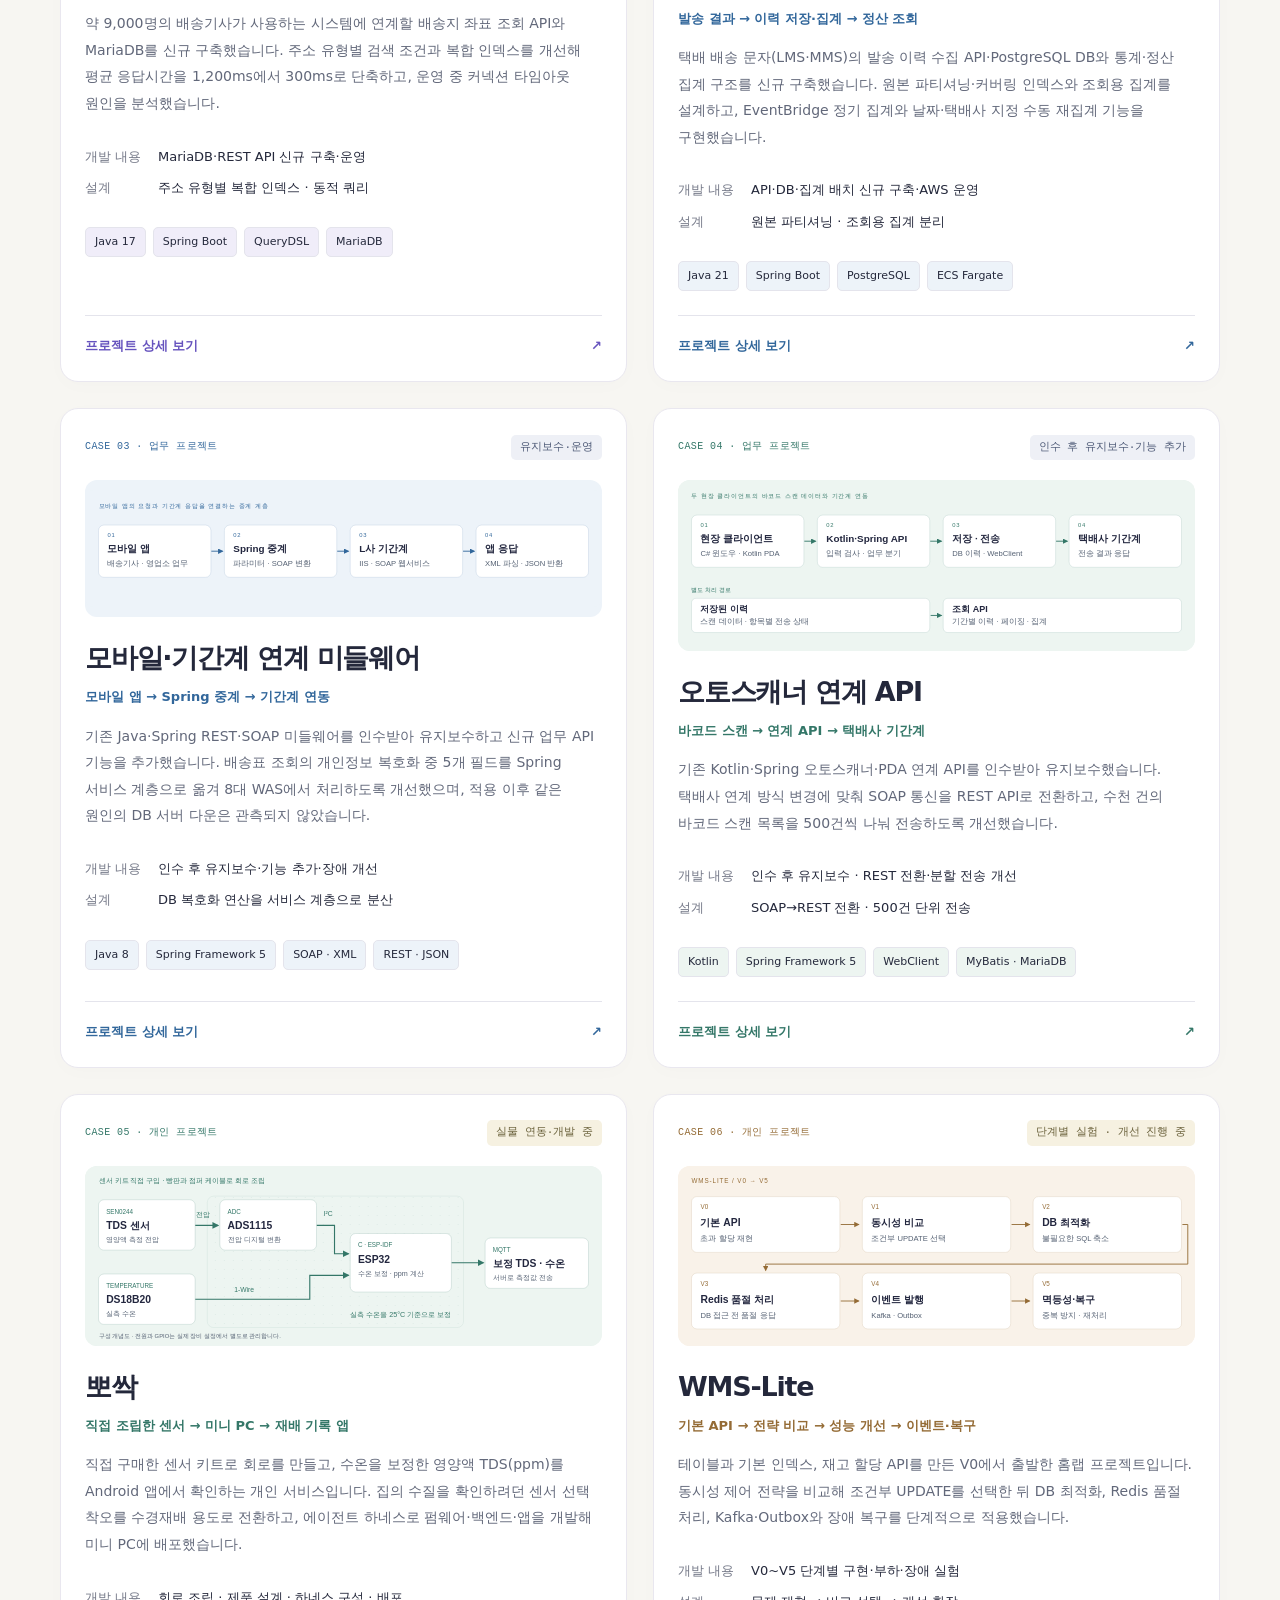
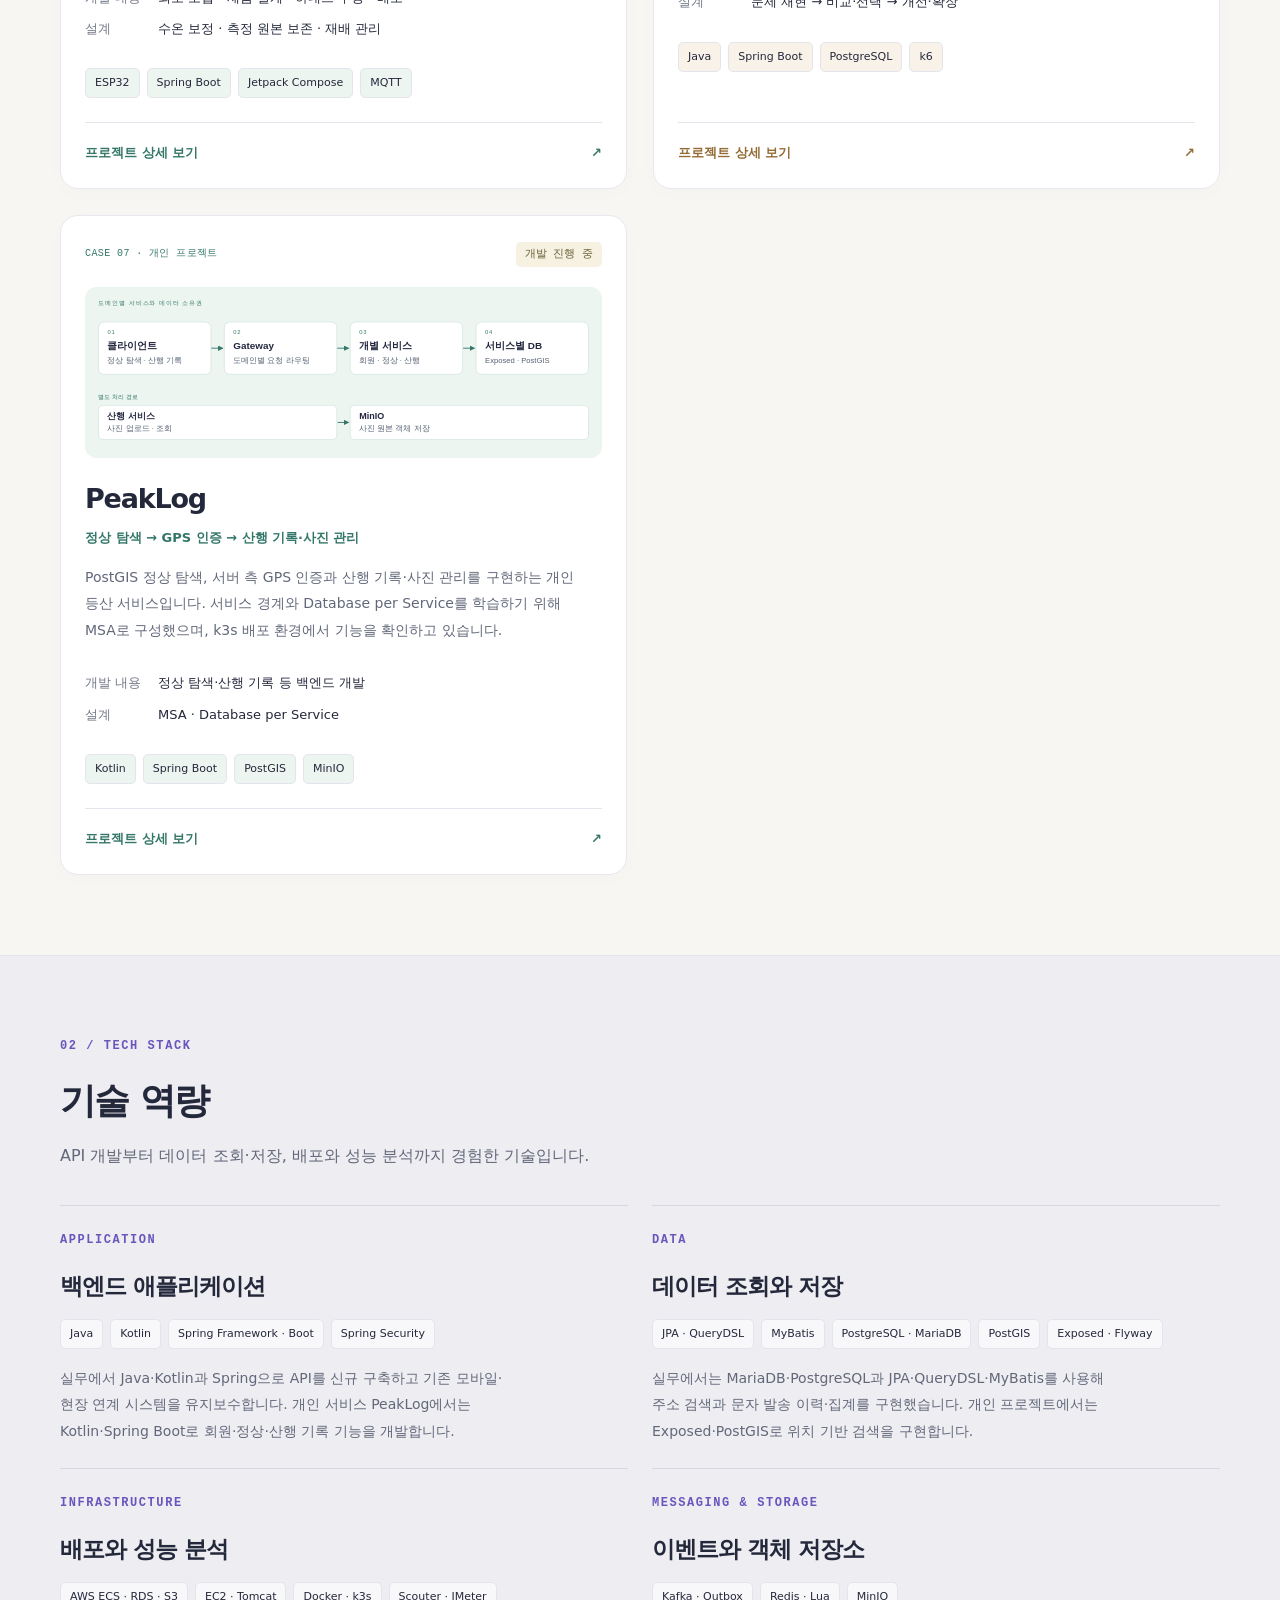
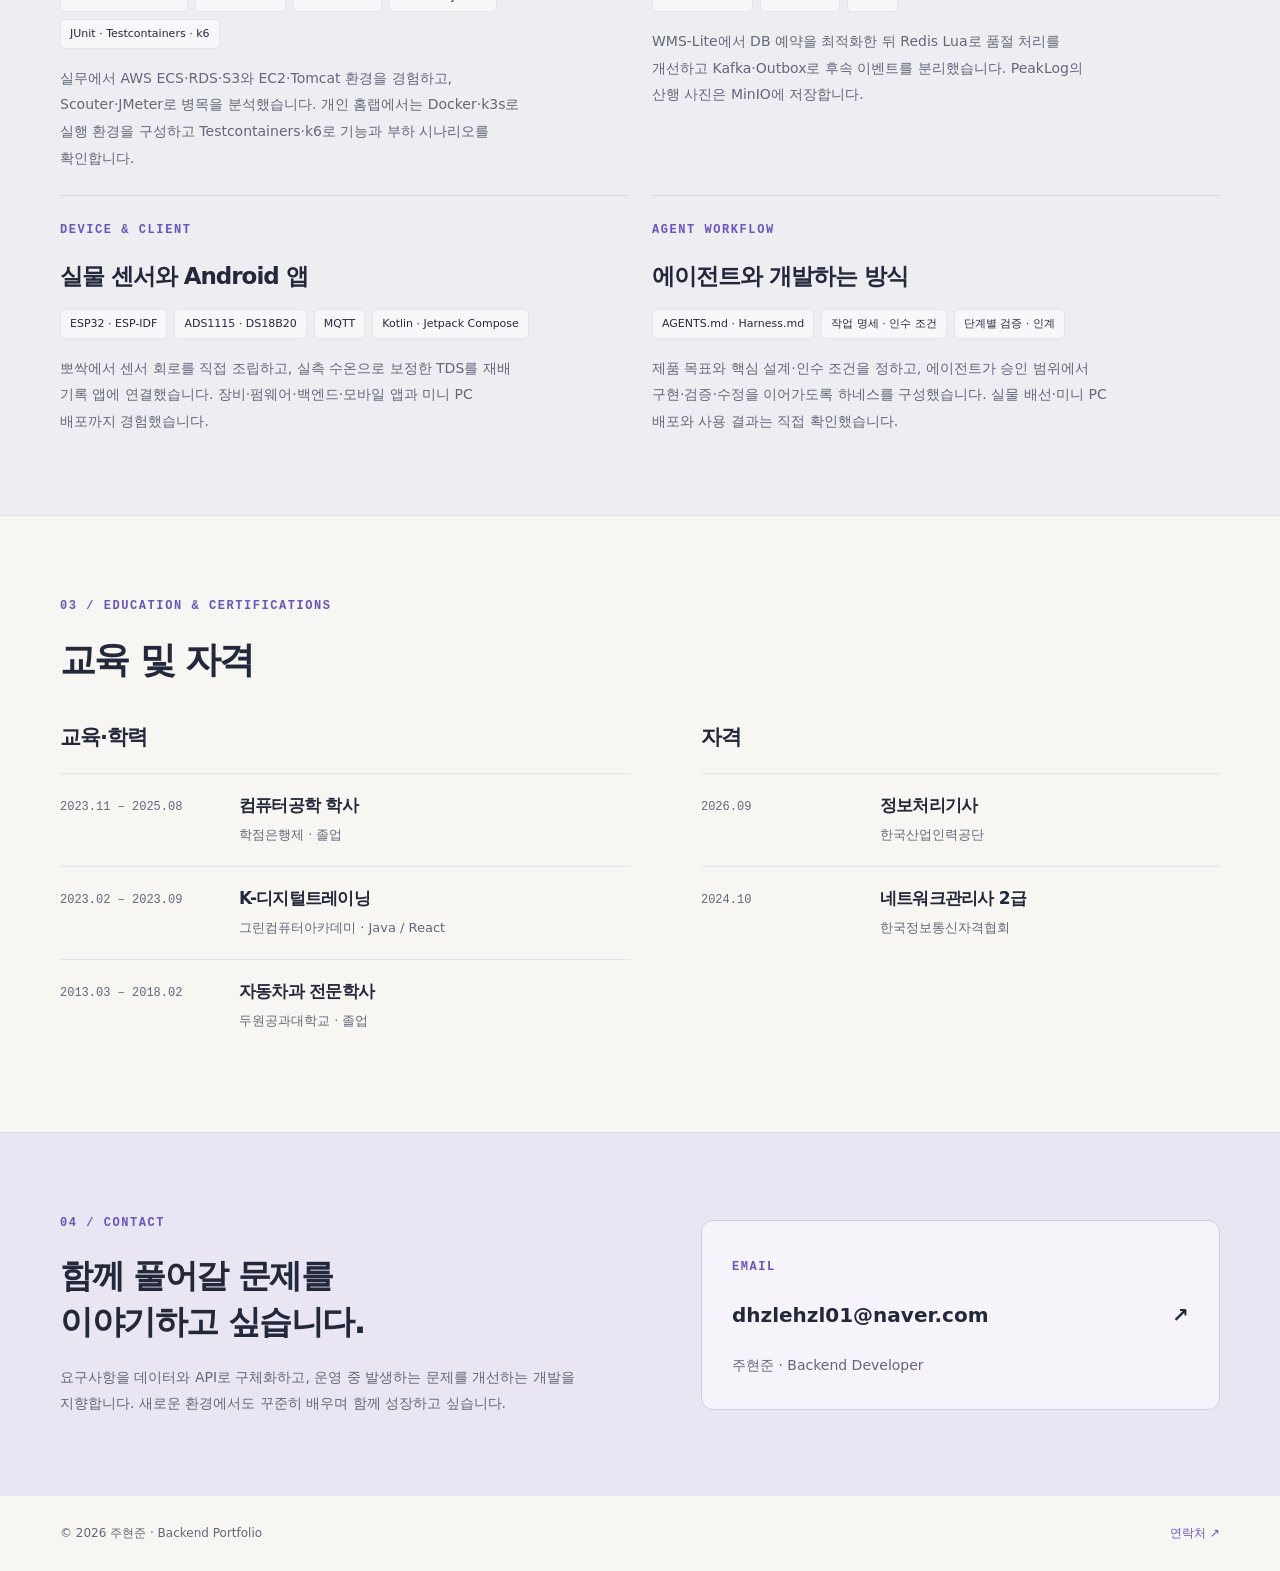
==== commit 7baea0ab: "Add Ppossak project and app screenshot galleries" ====
--- a/index.html
+++ b/index.html
@@ -1,23 +1,24 @@
 <!doctype html>
 <html lang="ko" class="home-page"><head><meta charset="utf-8"><meta name="viewport" content="width=device-width, initial-scale=1">
-<meta name="description" content="Java·Kotlin과 Spring으로 물류 백엔드를 개발하는 주현준입니다. 배송지 좌표 조회 API·DB와 LMS·MMS 발송 이력 수집·집계 시스템을 신규 구축하고, 쿼리·인덱스 최적화로 평균 조회 응답시간을 1,200ms에서 300ms로 줄였습니다. 운영 중 커넥션 풀과 DB 복호화 부하 문제를 분석해 개선했으며, 개인 홈랩과 PeakLog·WMS-Lite에서는 서비스 설계와 동시성·데이터 처리 경험을 넓히고 있습니다."><meta name="theme-color" content="#23273f">
-<meta property="og:title" content="주현준 | Backend Portfolio"><meta property="og:description" content="Java·Kotlin과 Spring으로 물류 백엔드를 개발하는 주현준입니다. 배송지 좌표 조회 API·DB와 LMS·MMS 발송 이력 수집·집계 시스템을 신규 구축하고, 쿼리·인덱스 최적화로 평균 조회 응답시간을 1,200ms에서 300ms로 줄였습니다. 운영 중 커넥션 풀과 DB 복호화 부하 문제를 분석해 개선했으며, 개인 홈랩과 PeakLog·WMS-Lite에서는 서비스 설계와 동시성·데이터 처리 경험을 넓히고 있습니다."><meta property="og:type" content="website">
+<meta name="description" content="Java·Kotlin과 Spring으로 물류 백엔드를 개발하는 주현준입니다. 배송지 좌표 조회 API·DB와 LMS·MMS 발송 이력 수집·집계 시스템을 신규 구축하고, 쿼리·인덱스 최적화로 평균 조회 응답시간을 1,200ms에서 300ms로 줄였습니다. 운영 중 커넥션 풀과 DB 복호화 부하 문제를 분석해 개선했으며, 개인 홈랩에서는 PeakLog·WMS-Lite·뽀싹으로 서비스 설계, 동시성, 실물 장비 연동 경험을 넓히고 있습니다."><meta name="theme-color" content="#23273f">
+<meta property="og:title" content="주현준 | Backend Portfolio"><meta property="og:description" content="Java·Kotlin과 Spring으로 물류 백엔드를 개발하는 주현준입니다. 배송지 좌표 조회 API·DB와 LMS·MMS 발송 이력 수집·집계 시스템을 신규 구축하고, 쿼리·인덱스 최적화로 평균 조회 응답시간을 1,200ms에서 300ms로 줄였습니다. 운영 중 커넥션 풀과 DB 복호화 부하 문제를 분석해 개선했으며, 개인 홈랩에서는 PeakLog·WMS-Lite·뽀싹으로 서비스 설계, 동시성, 실물 장비 연동 경험을 넓히고 있습니다."><meta property="og:type" content="website">
 <title>주현준 | Backend Portfolio</title><link rel="icon" type="image/svg+xml" href="assets/favicon.svg">
 <link rel="stylesheet" href="assets/style.css"><script src="assets/main.js" defer></script></head>
 <body id="top"><a class="skip" href="#main">본문으로 건너뛰기</a>
 <header class="site-header"><div class="header-inner">
 <a class="brand" href="index.html" aria-label="주현준 포트폴리오 홈"><span class="brand-dot"></span>주현준<span class="brand-sub">BACKEND PORTFOLIO</span></a>
 <button class="menu-toggle" type="button" aria-label="메뉴 열기" aria-expanded="false" aria-controls="main-nav">메뉴 <span aria-hidden="true">☰</span></button>
-<nav id="main-nav" aria-label="주 메뉴"><a href="index.html#journey">경험</a><a href="index.html#work">프로젝트</a><a href="index.html#stack">기술</a><a href="index.html#credentials">교육·자격</a><a href="index.html#contact">연락처</a></nav></div></header><main id="main"><section class="hero" aria-labelledby="hero-title"><div class="container"><div class="hero-top"><div><p class="eyebrow">JU HYUNJUN / BACKEND PORTFOLIO</p><h1 id="hero-title">Java/Spring으로 시스템을 구축하고,<br>운영 병목을 개선합니다.</h1><p class="hero-intro">Java·Kotlin과 Spring으로 물류 백엔드를 개발하는 주현준입니다. 배송지 좌표 조회 API·DB와 LMS·MMS 발송 이력 수집·집계 시스템을 신규 구축하고, 쿼리·인덱스 최적화로 평균 조회 응답시간을 1,200ms에서 300ms로 줄였습니다. 운영 중 커넥션 풀과 DB 복호화 부하 문제를 분석해 개선했으며, 개인 홈랩과 PeakLog·WMS-Lite에서는 서비스 설계와 동시성·데이터 처리 경험을 넓히고 있습니다.</p><a class="primary-button" href="#work">프로젝트 살펴보기 <span aria-hidden="true">↘</span></a></div><aside class="hero-aside"><span class="small-label">BACKEND EXPERIENCE</span><ul class="hero-highlights"><li><strong>평균 조회 응답 75% 단축</strong><span>배송지 좌표 조회 API</span></li><li><strong>LMS·MMS 수집·집계</strong><span>API·DB·집계 배치 신규 구축</span></li><li><strong>연계 API 운영·개선</strong><span>기존 REST·SOAP 및 현장 연계</span></li></ul><span class="aside-bottom">Java · Kotlin · Spring</span></aside></div>
-<div id="journey" class="timeline-wrap"><p class="small-label">EXPERIENCE & PROJECTS</p><ol class="timeline"><li><p class="timeline-date"><span>01</span>2023.02 – 2023.09</p><h2>백엔드 개발 학습</h2><p>K-디지털트레이닝에서 Java와 Spring Boot를 중심으로 웹 개발과 데이터베이스 활용을 학습했습니다.</p><a href="#credentials">교육 이력 <span aria-hidden="true">↗</span></a></li><li><p class="timeline-date"><span>02</span>2023.11 – 현재</p><h2>백엔드 신규 구축·운영 개선</h2><p>배송지 좌표 조회 API·DB와 문자 발송 이력 수집·집계 시스템을 신규 구축했습니다. 기존 모바일·현장 연계 API의 유지보수와 운영 장애 개선도 담당합니다.</p><a href="projects/address.html">주요 업무 프로젝트 <span aria-hidden="true">↗</span></a></li><li><p class="timeline-date"><span>03</span>2026.05 – 진행 중</p><h2>등산 기록 서비스 개발</h2><p>PeakLog에서 PostGIS 기반 정상 탐색, GPS 정상 인증, 산행 기록·사진 관리를 개발하고 서비스별 데이터베이스를 분리했습니다.</p><a href="projects/peaklog.html">PeakLog <span aria-hidden="true">↗</span></a></li><li><p class="timeline-date"><span>04</span>개인 프로젝트 · 진행 중</p><h2>재고 할당 홈랩 실험</h2><p>WMS-Lite의 기본 API에서 동시성 오류를 재현하고 전략 비교, DB 최적화, Redis, 이벤트 발행과 장애 복구를 단계적으로 적용했습니다.</p><a href="projects/wms-lite.html">WMS-Lite <span aria-hidden="true">↗</span></a></li></ol><p class="hero-footnote">2023.11 – 현재 · ㈜제이에이치씨 개발팀</p></div></div></section>
-<section class="section container" id="work"><p class="eyebrow">01 / SELECTED PROJECTS</p><h2>실무 및 개인 프로젝트</h2><p class="section-intro">모바일·현장 장비와 기간계를 연결하는 업무, 주소 조회·메시지 관리와 개인 프로젝트의 개발 경험을 소개합니다.</p><div class="project-grid"><a class="project-card theme-violet" href="projects/address.html" aria-label="배송지 주소 조회 서비스 상세 보기"><div class="card-top"><span>CASE 01 · 업무 프로젝트</span><span class="status status-done">신규 구축·운영</span></div>
+<nav id="main-nav" aria-label="주 메뉴"><a href="index.html#journey">경험</a><a href="index.html#work">프로젝트</a><a href="index.html#stack">기술</a><a href="index.html#credentials">교육·자격</a><a href="index.html#contact">연락처</a></nav></div></header><main id="main"><section class="hero" aria-labelledby="hero-title"><div class="container"><div class="hero-top"><div><p class="eyebrow">JU HYUNJUN / BACKEND PORTFOLIO</p><h1 id="hero-title">Java/Spring으로 시스템을 구축하고,<br>운영 병목을 개선합니다.</h1><p class="hero-intro">Java·Kotlin과 Spring으로 물류 백엔드를 개발하는 주현준입니다. 배송지 좌표 조회 API·DB와 LMS·MMS 발송 이력 수집·집계 시스템을 신규 구축하고, 쿼리·인덱스 최적화로 평균 조회 응답시간을 1,200ms에서 300ms로 줄였습니다. 운영 중 커넥션 풀과 DB 복호화 부하 문제를 분석해 개선했으며, 개인 홈랩에서는 PeakLog·WMS-Lite·뽀싹으로 서비스 설계, 동시성, 실물 장비 연동 경험을 넓히고 있습니다.</p><a class="primary-button" href="#work">프로젝트 살펴보기 <span aria-hidden="true">↘</span></a></div><aside class="hero-aside"><span class="small-label">BACKEND EXPERIENCE</span><ul class="hero-highlights"><li><strong>평균 조회 응답 75% 단축</strong><span>배송지 좌표 조회 API</span></li><li><strong>LMS·MMS 수집·집계</strong><span>API·DB·집계 배치 신규 구축</span></li><li><strong>연계 API 운영·개선</strong><span>기존 REST·SOAP 및 현장 연계</span></li></ul><span class="aside-bottom">Java · Kotlin · Spring</span></aside></div>
+<div id="journey" class="timeline-wrap"><p class="small-label">EXPERIENCE & PROJECTS</p><ol class="timeline"><li><p class="timeline-date"><span>01</span>2023.02 – 2023.09</p><h2>백엔드 개발 학습</h2><p>K-디지털트레이닝에서 Java와 Spring Boot를 중심으로 웹 개발과 데이터베이스 활용을 학습했습니다.</p><a href="#credentials">교육 이력 <span aria-hidden="true">↗</span></a></li><li><p class="timeline-date"><span>02</span>2023.11 – 현재</p><h2>백엔드 신규 구축·운영 개선</h2><p>배송지 좌표 조회 API·DB와 문자 발송 이력 수집·집계 시스템을 신규 구축했습니다. 기존 모바일·현장 연계 API의 유지보수와 운영 장애 개선도 담당합니다.</p><a href="projects/address.html">주요 업무 프로젝트 <span aria-hidden="true">↗</span></a></li><li><p class="timeline-date"><span>03</span>2026.05 – 진행 중</p><h2>등산 기록 서비스 개발</h2><p>PeakLog에서 PostGIS 기반 정상 탐색, GPS 정상 인증, 산행 기록·사진 관리를 개발하고 서비스별 데이터베이스를 분리했습니다.</p><a href="projects/peaklog.html">PeakLog <span aria-hidden="true">↗</span></a></li><li><p class="timeline-date"><span>04</span>2026.10 – 진행 중</p><h2>센서에서 앱까지 직접 연결</h2><p>뽀싹에서 센서 회로를 직접 조립하고, 에이전트 하네스로 펌웨어·백엔드·Android 앱을 개발해 미니 PC에 배포했습니다.</p><a href="projects/ppossak.html">뽀싹 <span aria-hidden="true">↗</span></a></li></ol><p class="hero-footnote">2023.11 – 현재 · ㈜제이에이치씨 개발팀</p></div></div></section>
+<section class="section container" id="work"><p class="eyebrow">01 / SELECTED PROJECTS</p><h2>실무 및 개인 프로젝트</h2><p class="section-intro">실무의 API 구축·운영 개선과, 홈랩에서 실물 센서·모바일 앱까지 확장한 개인 프로젝트를 소개합니다.</p><div class="project-grid"><a class="project-card theme-violet" href="projects/address.html" aria-label="배송지 주소 조회 서비스 상세 보기"><div class="card-top"><span>CASE 01 · 업무 프로젝트</span><span class="status status-done">신규 구축·운영</span></div>
 <div class="card-art"><img src="assets/address-overview.svg" alt="주소 입력 → 정제·검색 → 좌표 응답" width="1150" height="260" loading="lazy"></div><div class="card-body"><h3>배송지 주소 조회 서비스</h3><p class="card-flow">주소 입력 → 정제·검색 → 좌표 응답</p><p>약 9,000명의 배송기사가 사용하는 시스템에 연계할 배송지 좌표 조회 API와 MariaDB를 신규 구축했습니다. 주소 유형별 검색 조건과 복합 인덱스를 개선해 평균 응답시간을 1,200ms에서 300ms로 단축하고, 운영 중 커넥션 타임아웃 원인을 분석했습니다.</p><dl><div><dt>개발 내용</dt><dd>MariaDB·REST API 신규 구축·운영</dd></div><div><dt>설계</dt><dd>주소 유형별 복합 인덱스 · 동적 쿼리</dd></div></dl><ul class="tags" aria-label="사용 기술"><li>Java 17</li><li>Spring Boot</li><li>QueryDSL</li><li>MariaDB</li></ul><div class="card-link">프로젝트 상세 보기 <span aria-hidden="true">↗</span></div></div></a><a class="project-card theme-blue" href="projects/ams.html" aria-label="AMS 상세 보기"><div class="card-top"><span>CASE 02 · 업무 프로젝트</span><span class="status status-done">신규 구축·운영</span></div>
 <div class="card-art"><img src="assets/ams-overview.svg" alt="발송 결과 → 이력 저장·집계 → 정산 조회" width="1150" height="260" loading="lazy"></div><div class="card-body"><h3>AMS</h3><p class="card-flow">발송 결과 → 이력 저장·집계 → 정산 조회</p><p>택배 배송 문자(LMS·MMS)의 발송 이력 수집 API·PostgreSQL DB와 통계·정산 집계 구조를 신규 구축했습니다. 원본 파티셔닝·커버링 인덱스와 조회용 집계를 설계하고, EventBridge 정기 집계와 날짜·택배사 지정 수동 재집계 기능을 구현했습니다.</p><dl><div><dt>개발 내용</dt><dd>API·DB·집계 배치 신규 구축·AWS 운영</dd></div><div><dt>설계</dt><dd>원본 파티셔닝 · 조회용 집계 분리</dd></div></dl><ul class="tags" aria-label="사용 기술"><li>Java 21</li><li>Spring Boot</li><li>PostgreSQL</li><li>ECS Fargate</li></ul><div class="card-link">프로젝트 상세 보기 <span aria-hidden="true">↗</span></div></div></a><a class="project-card theme-blue" href="projects/mobile-middleware.html" aria-label="모바일·기간계 연계 미들웨어 상세 보기"><div class="card-top"><span>CASE 03 · 업무 프로젝트</span><span class="status status-done">유지보수·운영</span></div>
 <div class="card-art"><img src="assets/mobile-middleware-overview.svg" alt="모바일 앱 → Spring 중계 → 기간계 연동" width="1150" height="260" loading="lazy"></div><div class="card-body"><h3>모바일·기간계 연계 미들웨어</h3><p class="card-flow">모바일 앱 → Spring 중계 → 기간계 연동</p><p>기존 Java·Spring REST·SOAP 미들웨어를 인수받아 유지보수하고 신규 업무 API 기능을 추가했습니다. 배송표 조회의 개인정보 복호화 중 5개 필드를 Spring 서비스 계층으로 옮겨 8대 WAS에서 처리하도록 개선했으며, 적용 이후 같은 원인의 DB 서버 다운은 관측되지 않았습니다.</p><dl><div><dt>개발 내용</dt><dd>인수 후 유지보수·기능 추가·장애 개선</dd></div><div><dt>설계</dt><dd>DB 복호화 연산을 서비스 계층으로 분산</dd></div></dl><ul class="tags" aria-label="사용 기술"><li>Java 8</li><li>Spring Framework 5</li><li>SOAP · XML</li><li>REST · JSON</li></ul><div class="card-link">프로젝트 상세 보기 <span aria-hidden="true">↗</span></div></div></a><a class="project-card theme-green" href="projects/scanner-api.html" aria-label="오토스캐너 연계 API 상세 보기"><div class="card-top"><span>CASE 04 · 업무 프로젝트</span><span class="status status-done">인수 후 유지보수·기능 추가</span></div>
-<div class="card-art"><img src="assets/scanner-api-overview.svg" alt="바코드 스캔 → 연계 API → 택배사 기간계" width="1150" height="260" loading="lazy"></div><div class="card-body"><h3>오토스캐너 연계 API</h3><p class="card-flow">바코드 스캔 → 연계 API → 택배사 기간계</p><p>기존 Kotlin·Spring 오토스캐너·PDA 연계 API를 인수받아 유지보수했습니다. 택배사 연계 방식 변경에 맞춰 SOAP 통신을 REST API로 전환하고, 수천 건의 바코드 스캔 목록을 500건씩 나눠 전송하도록 개선했습니다.</p><dl><div><dt>개발 내용</dt><dd>인수 후 유지보수 · REST 전환·분할 전송 개선</dd></div><div><dt>설계</dt><dd>SOAP→REST 전환 · 500건 단위 전송</dd></div></dl><ul class="tags" aria-label="사용 기술"><li>Kotlin</li><li>Spring Framework 5</li><li>WebClient</li><li>MyBatis · MariaDB</li></ul><div class="card-link">프로젝트 상세 보기 <span aria-hidden="true">↗</span></div></div></a><a class="project-card theme-amber" href="projects/wms-lite.html" aria-label="WMS-Lite 상세 보기"><div class="card-top"><span>CASE 05 · 개인 프로젝트</span><span class="status status-experiment">단계별 실험 · 개선 진행 중</span></div>
-<div class="card-art"><img src="assets/wms-lite-evolution.svg" alt="기본 API → 전략 비교 → 성능 개선 → 이벤트·복구" width="1150" height="400" loading="lazy"></div><div class="card-body"><h3>WMS-Lite</h3><p class="card-flow">기본 API → 전략 비교 → 성능 개선 → 이벤트·복구</p><p>테이블과 기본 인덱스, 재고 할당 API를 만든 V0에서 출발한 홈랩 프로젝트입니다. 동시성 제어 전략을 비교해 조건부 UPDATE를 선택한 뒤 DB 최적화, Redis 품절 처리, Kafka·Outbox와 장애 복구를 단계적으로 적용했습니다.</p><dl><div><dt>개발 내용</dt><dd>V0~V5 단계별 구현·부하·장애 실험</dd></div><div><dt>설계</dt><dd>문제 재현 → 비교·선택 → 개선·확장</dd></div></dl><ul class="tags" aria-label="사용 기술"><li>Java</li><li>Spring Boot</li><li>PostgreSQL</li><li>k6</li></ul><div class="card-link">프로젝트 상세 보기 <span aria-hidden="true">↗</span></div></div></a><a class="project-card theme-green" href="projects/peaklog.html" aria-label="PeakLog 상세 보기"><div class="card-top"><span>CASE 06 · 개인 프로젝트</span><span class="status status-experiment">개발 진행 중</span></div>
+<div class="card-art"><img src="assets/scanner-api-overview.svg" alt="바코드 스캔 → 연계 API → 택배사 기간계" width="1150" height="260" loading="lazy"></div><div class="card-body"><h3>오토스캐너 연계 API</h3><p class="card-flow">바코드 스캔 → 연계 API → 택배사 기간계</p><p>기존 Kotlin·Spring 오토스캐너·PDA 연계 API를 인수받아 유지보수했습니다. 택배사 연계 방식 변경에 맞춰 SOAP 통신을 REST API로 전환하고, 수천 건의 바코드 스캔 목록을 500건씩 나눠 전송하도록 개선했습니다.</p><dl><div><dt>개발 내용</dt><dd>인수 후 유지보수 · REST 전환·분할 전송 개선</dd></div><div><dt>설계</dt><dd>SOAP→REST 전환 · 500건 단위 전송</dd></div></dl><ul class="tags" aria-label="사용 기술"><li>Kotlin</li><li>Spring Framework 5</li><li>WebClient</li><li>MyBatis · MariaDB</li></ul><div class="card-link">프로젝트 상세 보기 <span aria-hidden="true">↗</span></div></div></a><a class="project-card theme-green" href="projects/ppossak.html" aria-label="뽀싹 상세 보기"><div class="card-top"><span>CASE 05 · 개인 프로젝트</span><span class="status status-experiment">실물 연동·개발 중</span></div>
+<div class="card-art"><img src="assets/ppossak-hardware.svg" alt="직접 조립한 센서 → 미니 PC → 재배 기록 앱" width="1150" height="260" loading="lazy"></div><div class="card-body"><h3>뽀싹</h3><p class="card-flow">직접 조립한 센서 → 미니 PC → 재배 기록 앱</p><p>직접 구매한 센서 키트로 회로를 만들고, 수온을 보정한 영양액 TDS(ppm)를 Android 앱에서 확인하는 개인 서비스입니다. 집의 수질을 확인하려던 센서 선택 착오를 수경재배 용도로 전환하고, 에이전트 하네스로 펌웨어·백엔드·앱을 개발해 미니 PC에 배포했습니다.</p><dl><div><dt>개발 내용</dt><dd>회로 조립 · 제품 설계 · 하네스 구성 · 배포</dd></div><div><dt>설계</dt><dd>수온 보정 · 측정 원본 보존 · 재배 관리</dd></div></dl><ul class="tags" aria-label="사용 기술"><li>ESP32</li><li>Spring Boot</li><li>Jetpack Compose</li><li>MQTT</li></ul><div class="card-link">프로젝트 상세 보기 <span aria-hidden="true">↗</span></div></div></a><a class="project-card theme-amber" href="projects/wms-lite.html" aria-label="WMS-Lite 상세 보기"><div class="card-top"><span>CASE 06 · 개인 프로젝트</span><span class="status status-experiment">단계별 실험 · 개선 진행 중</span></div>
+<div class="card-art"><img src="assets/wms-lite-evolution.svg" alt="기본 API → 전략 비교 → 성능 개선 → 이벤트·복구" width="1150" height="400" loading="lazy"></div><div class="card-body"><h3>WMS-Lite</h3><p class="card-flow">기본 API → 전략 비교 → 성능 개선 → 이벤트·복구</p><p>테이블과 기본 인덱스, 재고 할당 API를 만든 V0에서 출발한 홈랩 프로젝트입니다. 동시성 제어 전략을 비교해 조건부 UPDATE를 선택한 뒤 DB 최적화, Redis 품절 처리, Kafka·Outbox와 장애 복구를 단계적으로 적용했습니다.</p><dl><div><dt>개발 내용</dt><dd>V0~V5 단계별 구현·부하·장애 실험</dd></div><div><dt>설계</dt><dd>문제 재현 → 비교·선택 → 개선·확장</dd></div></dl><ul class="tags" aria-label="사용 기술"><li>Java</li><li>Spring Boot</li><li>PostgreSQL</li><li>k6</li></ul><div class="card-link">프로젝트 상세 보기 <span aria-hidden="true">↗</span></div></div></a><a class="project-card theme-green" href="projects/peaklog.html" aria-label="PeakLog 상세 보기"><div class="card-top"><span>CASE 07 · 개인 프로젝트</span><span class="status status-experiment">개발 진행 중</span></div>
 <div class="card-art"><img src="assets/peaklog-overview.svg" alt="정상 탐색 → GPS 인증 → 산행 기록·사진 관리" width="1150" height="260" loading="lazy"></div><div class="card-body"><h3>PeakLog</h3><p class="card-flow">정상 탐색 → GPS 인증 → 산행 기록·사진 관리</p><p>PostGIS 정상 탐색, 서버 측 GPS 인증과 산행 기록·사진 관리를 구현하는 개인 등산 서비스입니다. 서비스 경계와 Database per Service를 학습하기 위해 MSA로 구성했으며, k3s 배포 환경에서 기능을 확인하고 있습니다.</p><dl><div><dt>개발 내용</dt><dd>정상 탐색·산행 기록 등 백엔드 개발</dd></div><div><dt>설계</dt><dd>MSA · Database per Service</dd></div></dl><ul class="tags" aria-label="사용 기술"><li>Kotlin</li><li>Spring Boot</li><li>PostGIS</li><li>MinIO</li></ul><div class="card-link">프로젝트 상세 보기 <span aria-hidden="true">↗</span></div></div></a></div></section>
-<section class="section stack-section" id="stack"><div class="container"><p class="eyebrow">02 / TECH STACK</p><h2>기술 역량</h2><p class="section-intro">API 개발부터 데이터 조회·저장, 배포와 성능 분석까지 경험한 기술입니다.</p><div class="stack-grid"><article class="stack-card"><p class="eyebrow">APPLICATION</p><h3>백엔드 애플리케이션</h3><ul class="tags" aria-label="사용 기술"><li>Java</li><li>Kotlin</li><li>Spring Framework · Boot</li><li>Spring Security</li></ul><p>실무에서 Java·Kotlin과 Spring으로 API를 신규 구축하고 기존 모바일·현장 연계 시스템을 유지보수합니다. 개인 서비스 PeakLog에서는 Kotlin·Spring Boot로 회원·정상·산행 기록 기능을 개발합니다.</p></article><article class="stack-card"><p class="eyebrow">DATA</p><h3>데이터 조회와 저장</h3><ul class="tags" aria-label="사용 기술"><li>JPA · QueryDSL</li><li>MyBatis</li><li>PostgreSQL · MariaDB</li><li>PostGIS</li><li>Exposed · Flyway</li></ul><p>실무에서는 MariaDB·PostgreSQL과 JPA·QueryDSL·MyBatis를 사용해 주소 검색과 문자 발송 이력·집계를 구현했습니다. 개인 프로젝트에서는 Exposed·PostGIS로 위치 기반 검색을 구현합니다.</p></article><article class="stack-card"><p class="eyebrow">INFRASTRUCTURE</p><h3>배포와 성능 분석</h3><ul class="tags" aria-label="사용 기술"><li>AWS ECS · RDS · S3</li><li>EC2 · Tomcat</li><li>Docker · k3s</li><li>Scouter · JMeter</li><li>JUnit · Testcontainers · k6</li></ul><p>실무에서 AWS ECS·RDS·S3와 EC2·Tomcat 환경을 경험하고, Scouter·JMeter로 병목을 분석했습니다. 개인 홈랩에서는 Docker·k3s로 실행 환경을 구성하고 Testcontainers·k6로 기능과 부하 시나리오를 확인합니다.</p></article><article class="stack-card"><p class="eyebrow">MESSAGING &amp; STORAGE</p><h3>이벤트와 객체 저장소</h3><ul class="tags" aria-label="사용 기술"><li>Kafka · Outbox</li><li>Redis · Lua</li><li>MinIO</li></ul><p>WMS-Lite에서 DB 예약을 최적화한 뒤 Redis Lua로 품절 처리를 개선하고 Kafka·Outbox로 후속 이벤트를 분리했습니다. PeakLog의 산행 사진은 MinIO에 저장합니다.</p></article></div></div></section>
+<section class="section stack-section" id="stack"><div class="container"><p class="eyebrow">02 / TECH STACK</p><h2>기술 역량</h2><p class="section-intro">API 개발부터 데이터 조회·저장, 배포와 성능 분석까지 경험한 기술입니다.</p><div class="stack-grid"><article class="stack-card"><p class="eyebrow">APPLICATION</p><h3>백엔드 애플리케이션</h3><ul class="tags" aria-label="사용 기술"><li>Java</li><li>Kotlin</li><li>Spring Framework · Boot</li><li>Spring Security</li></ul><p>실무에서 Java·Kotlin과 Spring으로 API를 신규 구축하고 기존 모바일·현장 연계 시스템을 유지보수합니다. 개인 서비스 PeakLog에서는 Kotlin·Spring Boot로 회원·정상·산행 기록 기능을 개발합니다.</p></article><article class="stack-card"><p class="eyebrow">DATA</p><h3>데이터 조회와 저장</h3><ul class="tags" aria-label="사용 기술"><li>JPA · QueryDSL</li><li>MyBatis</li><li>PostgreSQL · MariaDB</li><li>PostGIS</li><li>Exposed · Flyway</li></ul><p>실무에서는 MariaDB·PostgreSQL과 JPA·QueryDSL·MyBatis를 사용해 주소 검색과 문자 발송 이력·집계를 구현했습니다. 개인 프로젝트에서는 Exposed·PostGIS로 위치 기반 검색을 구현합니다.</p></article><article class="stack-card"><p class="eyebrow">INFRASTRUCTURE</p><h3>배포와 성능 분석</h3><ul class="tags" aria-label="사용 기술"><li>AWS ECS · RDS · S3</li><li>EC2 · Tomcat</li><li>Docker · k3s</li><li>Scouter · JMeter</li><li>JUnit · Testcontainers · k6</li></ul><p>실무에서 AWS ECS·RDS·S3와 EC2·Tomcat 환경을 경험하고, Scouter·JMeter로 병목을 분석했습니다. 개인 홈랩에서는 Docker·k3s로 실행 환경을 구성하고 Testcontainers·k6로 기능과 부하 시나리오를 확인합니다.</p></article><article class="stack-card"><p class="eyebrow">MESSAGING &amp; STORAGE</p><h3>이벤트와 객체 저장소</h3><ul class="tags" aria-label="사용 기술"><li>Kafka · Outbox</li><li>Redis · Lua</li><li>MinIO</li></ul><p>WMS-Lite에서 DB 예약을 최적화한 뒤 Redis Lua로 품절 처리를 개선하고 Kafka·Outbox로 후속 이벤트를 분리했습니다. PeakLog의 산행 사진은 MinIO에 저장합니다.</p></article><article class="stack-card"><p class="eyebrow">DEVICE &amp; CLIENT</p><h3>실물 센서와 Android 앱</h3><ul class="tags" aria-label="사용 기술"><li>ESP32 · ESP-IDF</li><li>ADS1115 · DS18B20</li><li>MQTT</li><li>Kotlin · Jetpack Compose</li></ul><p>뽀싹에서 센서 회로를 직접 조립하고, 실측 수온으로 보정한 TDS를 재배 기록 앱에 연결했습니다. 장비·펌웨어·백엔드·모바일 앱과 미니 PC 배포까지 경험했습니다.</p></article><article class="stack-card"><p class="eyebrow">AGENT WORKFLOW</p><h3>에이전트와 개발하는 방식</h3><ul class="tags" aria-label="사용 기술"><li>AGENTS.md · Harness.md</li><li>작업 명세 · 인수 조건</li><li>단계별 검증 · 인계</li></ul><p>제품 목표와 핵심 설계·인수 조건을 정하고, 에이전트가 승인 범위에서 구현·검증·수정을 이어가도록 하네스를 구성했습니다. 실물 배선·미니 PC 배포와 사용 결과는 직접 확인했습니다.</p></article></div></div></section>
 <section class="section container" id="credentials"><p class="eyebrow">03 / EDUCATION &amp; CERTIFICATIONS</p><h2>교육 및 자격</h2><div class="credentials-grid"><article><h3>교육·학력</h3><ul class="credential-list"><li><span>2023.11 – 2025.08</span><div><h4>컴퓨터공학 학사</h4><p>학점은행제 · 졸업</p></div></li><li><span>2023.02 – 2023.09</span><div><h4>K-디지털트레이닝</h4><p>그린컴퓨터아카데미 · Java / React</p></div></li><li><span>2013.03 – 2018.02</span><div><h4>자동차과 전문학사</h4><p>두원공과대학교 · 졸업</p></div></li></ul></article><article><h3>자격</h3><ul class="credential-list"><li><span>2026.09</span><div><h4>정보처리기사</h4><p>한국산업인력공단</p></div></li><li><span>2024.10</span><div><h4>네트워크관리사 2급</h4><p>한국정보통신자격협회</p></div></li></ul></article></div></section>
 <section class="section contact-section" id="contact"><div class="container contact-inner"><div><p class="eyebrow">04 / CONTACT</p><h2>함께 풀어갈 문제를<br>이야기하고 싶습니다.</h2><p>요구사항을 데이터와 API로 구체화하고, 운영 중 발생하는 문제를 개선하는 개발을 지향합니다. 새로운 환경에서도 꾸준히 배우며 함께 성장하고 싶습니다.</p></div><div class="contact-card"><span class="small-label">EMAIL</span><a href="mailto:dhzlehzl01@naver.com">dhzlehzl01@naver.com <span aria-hidden="true">↗</span></a><p>주현준 · Backend Developer</p></div></div></section></main><footer><div class="container footer-inner"><p>© 2026 주현준 <span>· Backend Portfolio</span></p><a href="index.html#contact">연락처 ↗</a></div></footer>
 <a class="to-top" href="#top" aria-label="맨 위로">↑</a></body></html>
--- a/assets/style.css
+++ b/assets/style.css
@@ -12,3 +12,8 @@
 @media(max-width:760px){.experiment-journey{grid-template-columns:1fr;gap:16px;margin-top:24px}.experiment-journey a{padding:20px}.experiment-journey h3{font-size:20px}.experiment-journey p{font-size:13px}.experiment-branches{flex-direction:column}.experiment-note{font-size:11px}.comparison-table-wrap th,.comparison-table-wrap td{padding:12px}.comparison-table-wrap:not(.comparison-table-wide) tbody th{width:95px}.comparison-table-wide table{min-width:570px}}
 
 .hero-highlights{list-style:none;padding:0;margin:20px 0 25px;display:grid;gap:20px}.hero-highlights li{display:grid;gap:5px}.hero-highlights strong{font-size:18px;line-height:1.5;color:#e2dcf4}.hero-highlights span{font-size:12px;line-height:1.65;color:#c6ccda}
+
+/* App captures retain their full aspect ratio and share the existing zoom viewer. */
+.app-screens{display:grid;grid-template-columns:repeat(2,minmax(0,1fr));gap:28px;margin-top:32px;align-items:start}.app-screen{min-width:0;max-width:100%;padding:22px;border:1px solid var(--line);border-radius:16px;background:var(--paper)}.app-screen-open{display:block;width:min(100%,260px);margin-inline:auto;border-radius:20px;overflow:hidden;border:1px solid var(--line);background:var(--bg);box-shadow:0 8px 24px #24283b0d}.app-screen-open img{display:block;width:100%;height:auto}.app-screen-open span{display:block;text-align:center;padding:8px;color:var(--accent);font-size:12px;border-top:1px solid var(--line)}.app-screen figcaption{margin-top:20px}.app-screen h4{font-size:17px;margin-bottom:8px}.app-screen figcaption p{font-size:13px;line-height:1.8}.feature-panel .app-screens{grid-template-columns:minmax(0,1fr)}
+.zoom-canvas:has(img[src$=".jpg"]) img{max-width:600px;margin-inline:auto}.zoom-canvas:has(img[src$=".jpg"]) img[style]{max-width:none;width:var(--capture-width,100%)}
+@media(max-width:760px){.app-screens{grid-template-columns:minmax(0,1fr);gap:20px;margin-top:24px}.app-screen{padding:18px}.app-screen-open{width:min(100%,240px)}}
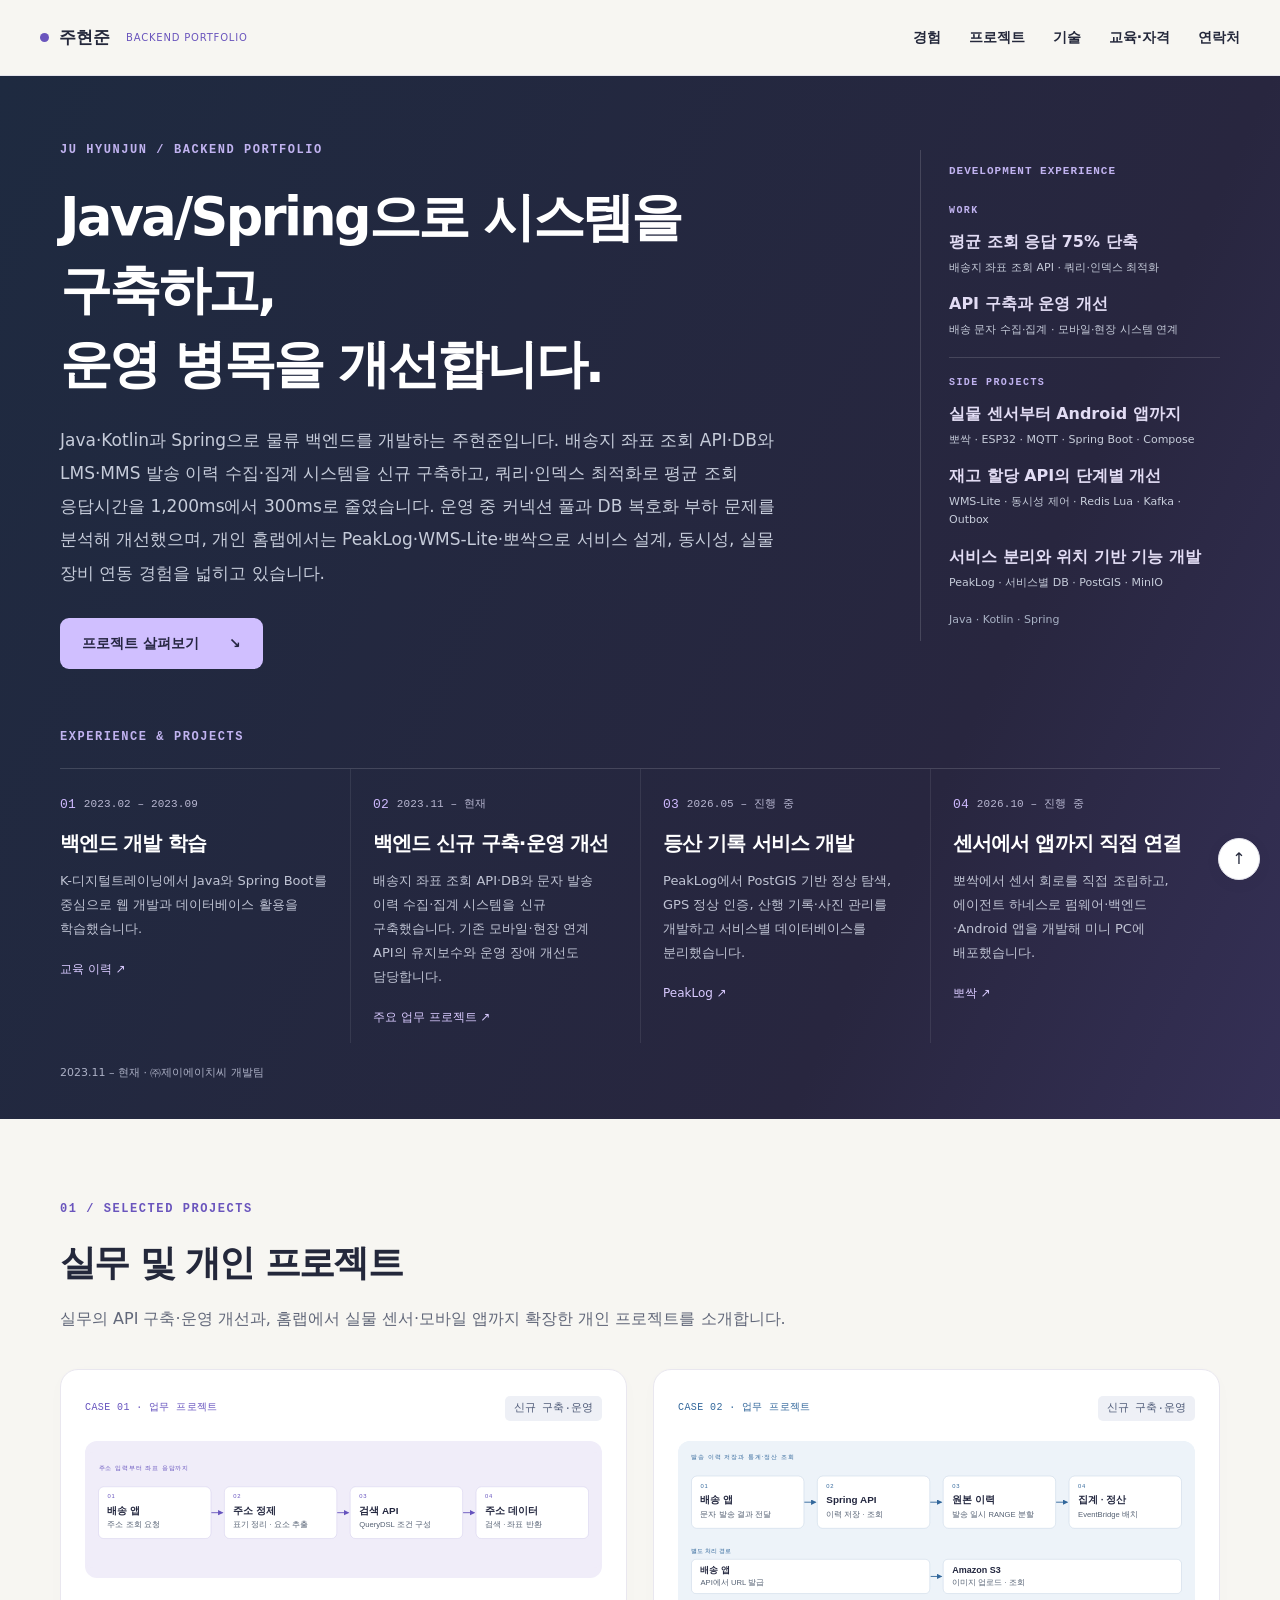
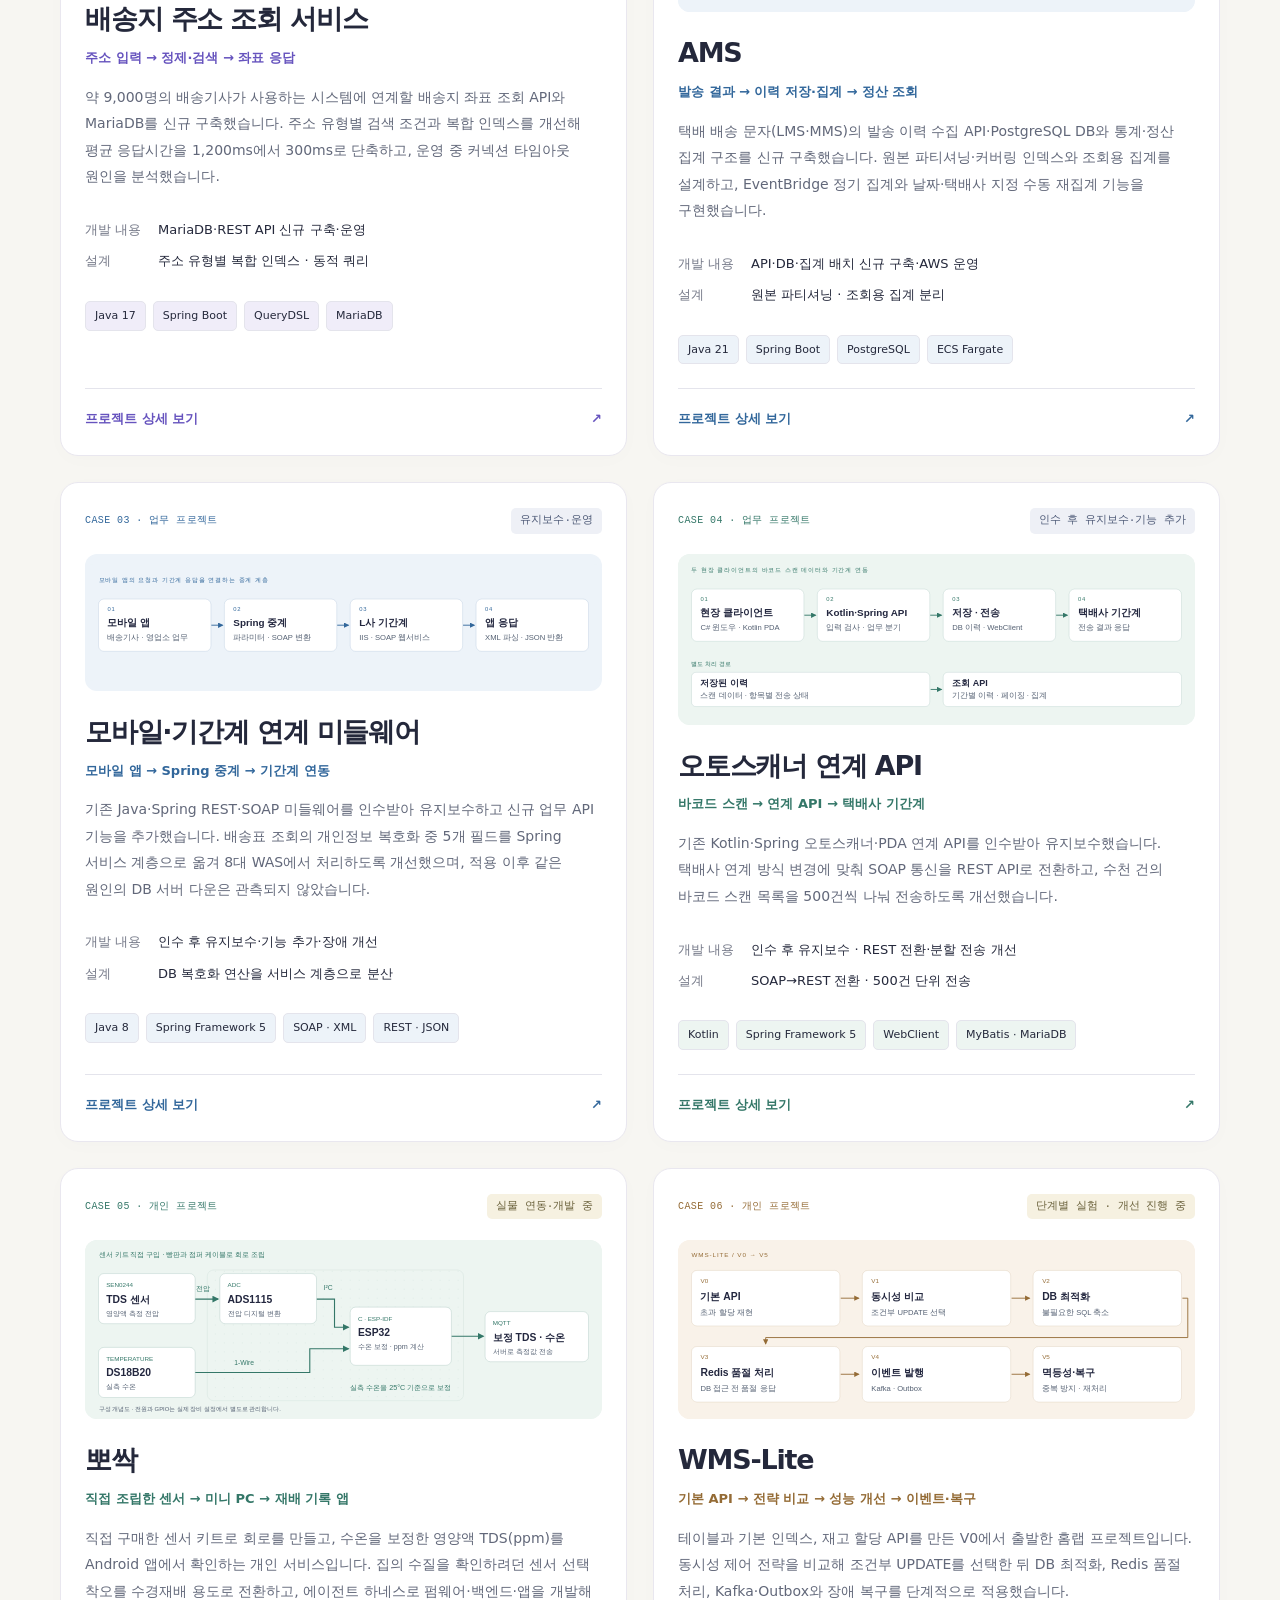
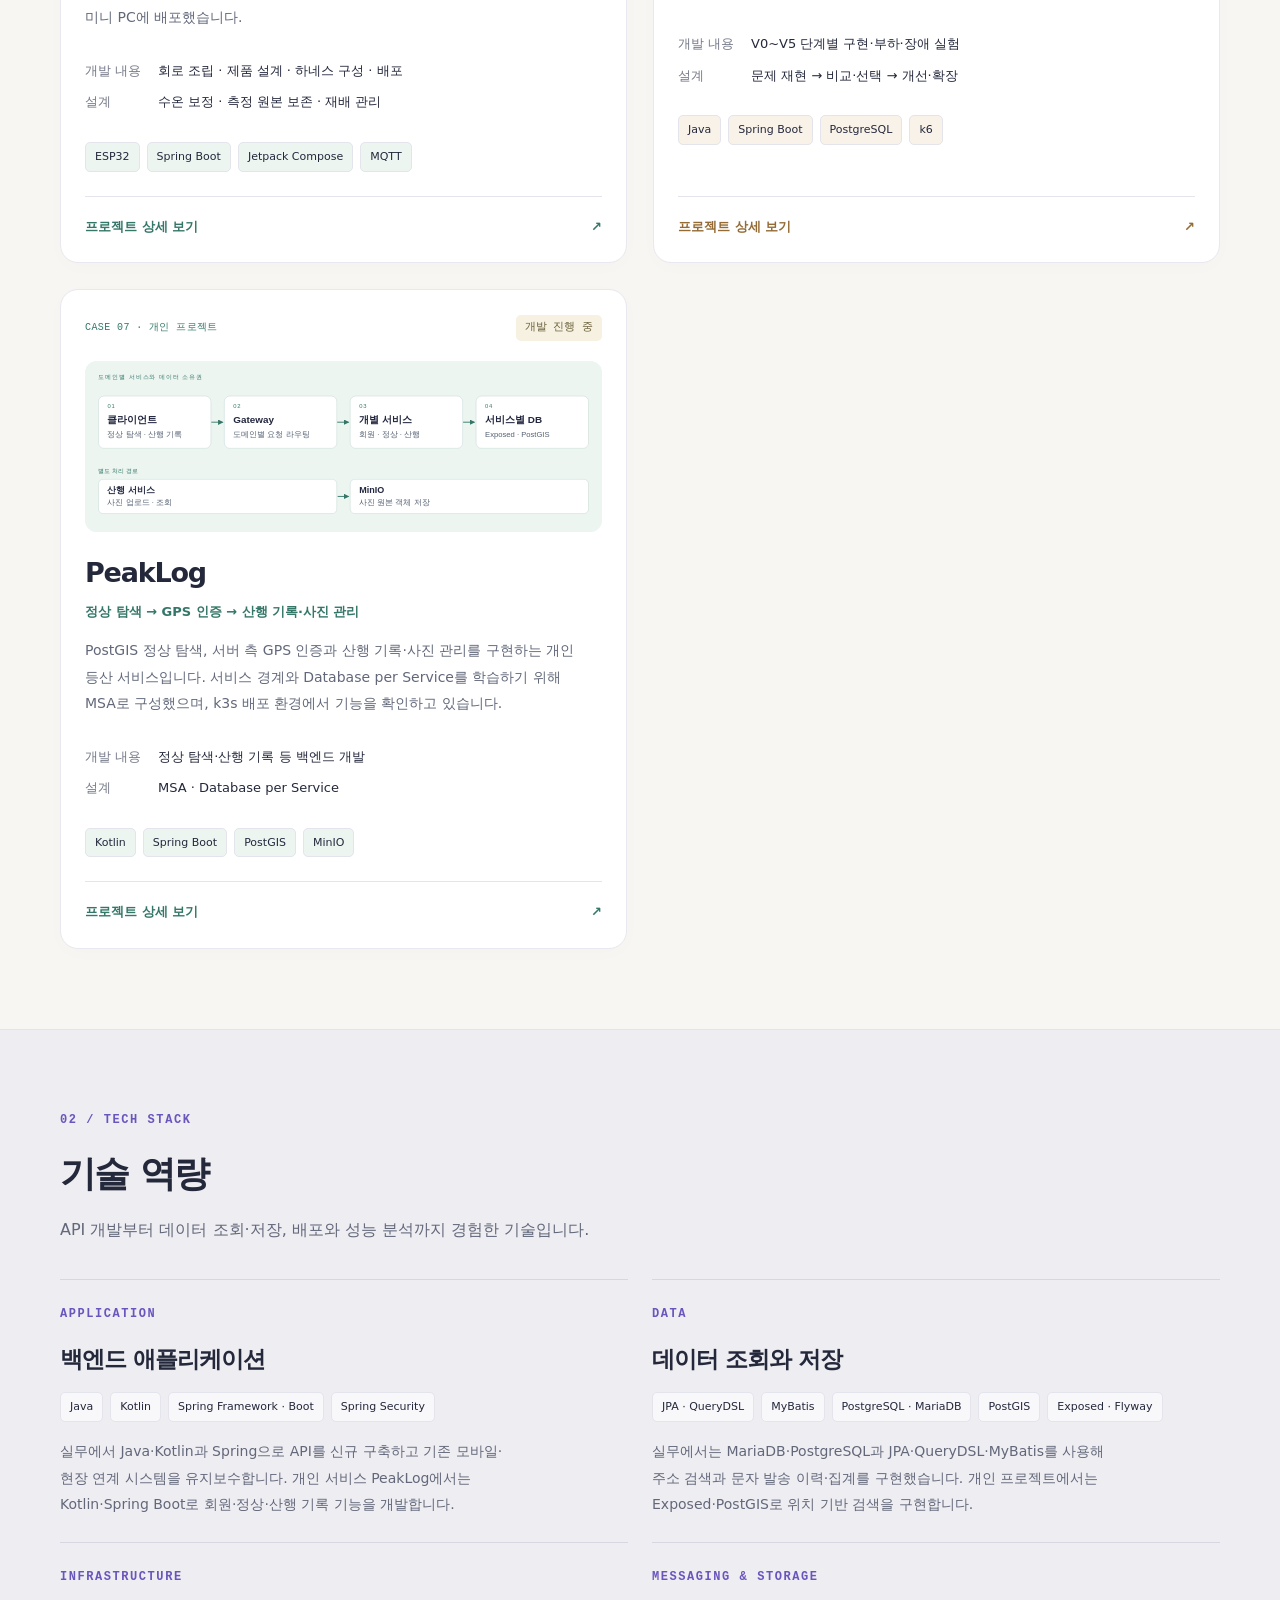
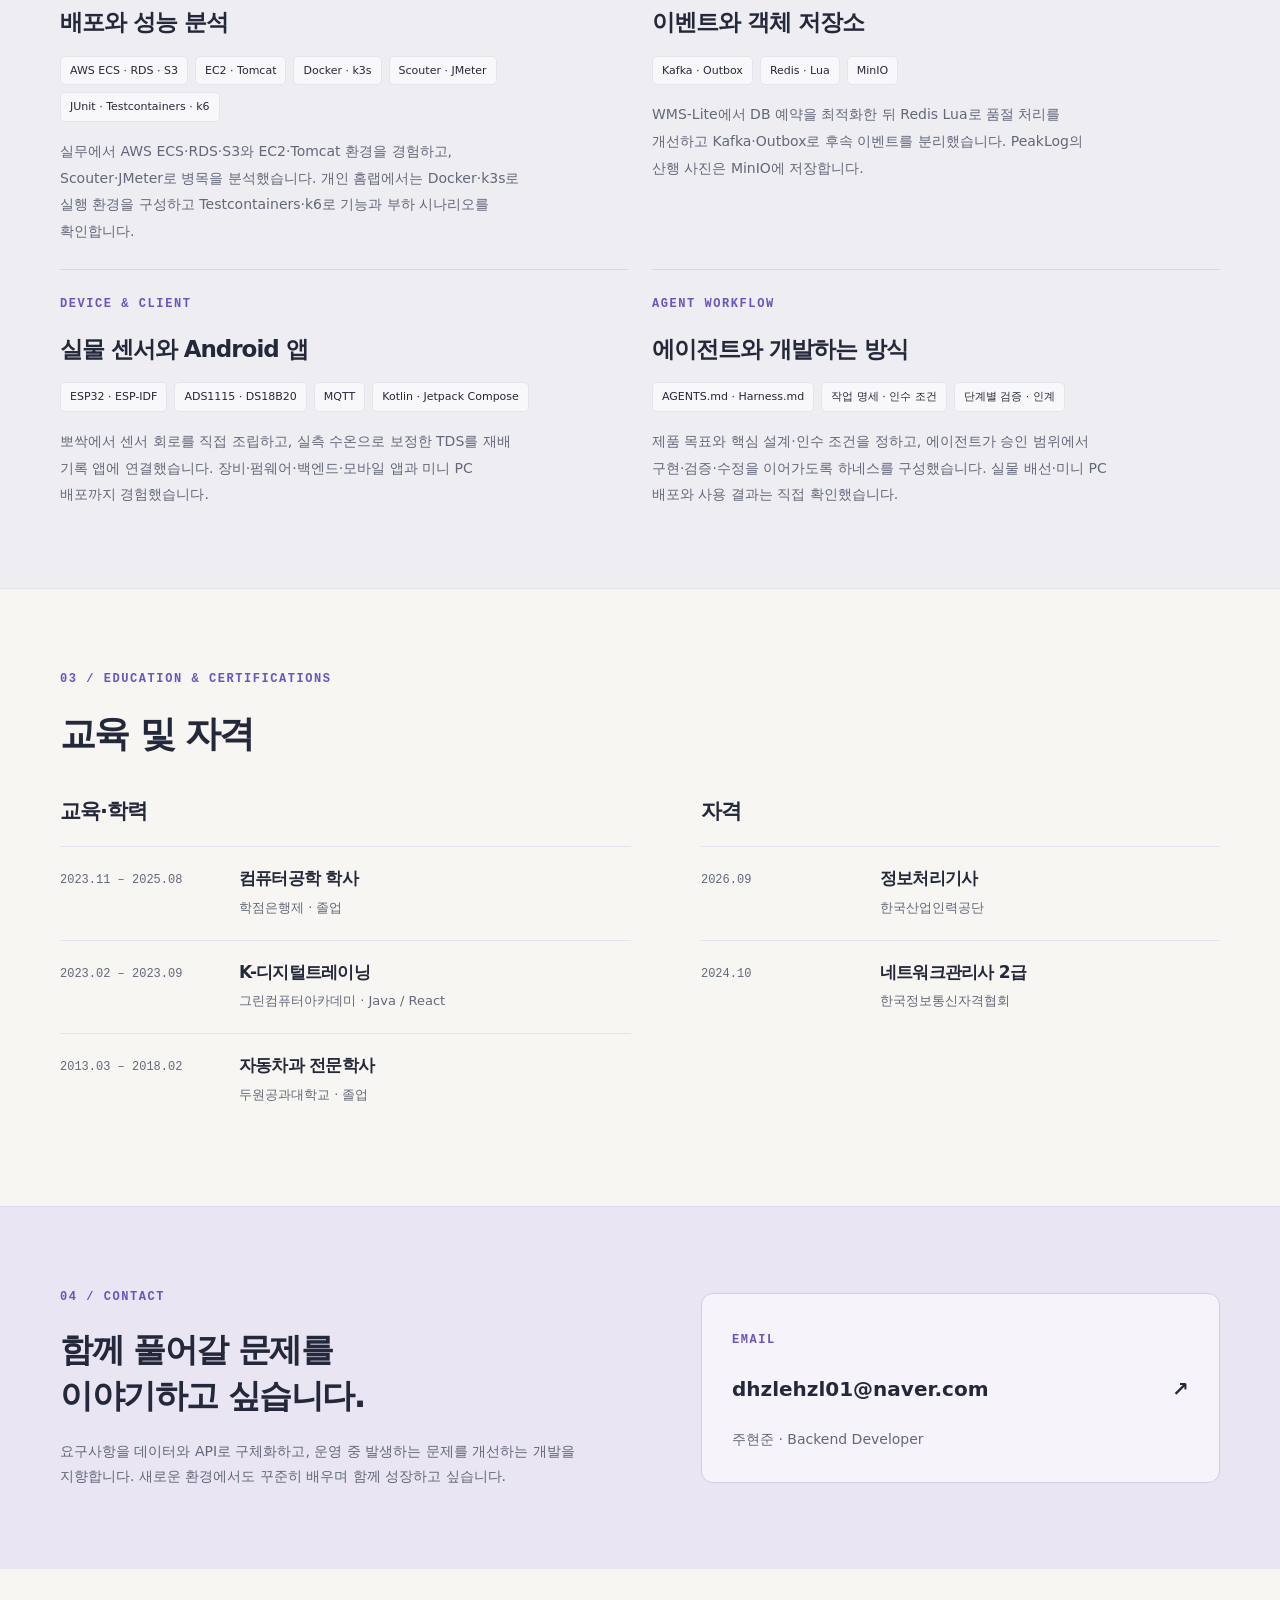
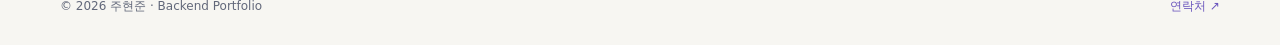
==== commit 7f8a3614: "Show work and side project experience on portfolio home" ====
--- a/index.html
+++ b/index.html
@@ -8,7 +8,7 @@
 <header class="site-header"><div class="header-inner">
 <a class="brand" href="index.html" aria-label="주현준 포트폴리오 홈"><span class="brand-dot"></span>주현준<span class="brand-sub">BACKEND PORTFOLIO</span></a>
 <button class="menu-toggle" type="button" aria-label="메뉴 열기" aria-expanded="false" aria-controls="main-nav">메뉴 <span aria-hidden="true">☰</span></button>
-<nav id="main-nav" aria-label="주 메뉴"><a href="index.html#journey">경험</a><a href="index.html#work">프로젝트</a><a href="index.html#stack">기술</a><a href="index.html#credentials">교육·자격</a><a href="index.html#contact">연락처</a></nav></div></header><main id="main"><section class="hero" aria-labelledby="hero-title"><div class="container"><div class="hero-top"><div><p class="eyebrow">JU HYUNJUN / BACKEND PORTFOLIO</p><h1 id="hero-title">Java/Spring으로 시스템을 구축하고,<br>운영 병목을 개선합니다.</h1><p class="hero-intro">Java·Kotlin과 Spring으로 물류 백엔드를 개발하는 주현준입니다. 배송지 좌표 조회 API·DB와 LMS·MMS 발송 이력 수집·집계 시스템을 신규 구축하고, 쿼리·인덱스 최적화로 평균 조회 응답시간을 1,200ms에서 300ms로 줄였습니다. 운영 중 커넥션 풀과 DB 복호화 부하 문제를 분석해 개선했으며, 개인 홈랩에서는 PeakLog·WMS-Lite·뽀싹으로 서비스 설계, 동시성, 실물 장비 연동 경험을 넓히고 있습니다.</p><a class="primary-button" href="#work">프로젝트 살펴보기 <span aria-hidden="true">↘</span></a></div><aside class="hero-aside"><span class="small-label">BACKEND EXPERIENCE</span><ul class="hero-highlights"><li><strong>평균 조회 응답 75% 단축</strong><span>배송지 좌표 조회 API</span></li><li><strong>LMS·MMS 수집·집계</strong><span>API·DB·집계 배치 신규 구축</span></li><li><strong>연계 API 운영·개선</strong><span>기존 REST·SOAP 및 현장 연계</span></li></ul><span class="aside-bottom">Java · Kotlin · Spring</span></aside></div>
+<nav id="main-nav" aria-label="주 메뉴"><a href="index.html#journey">경험</a><a href="index.html#work">프로젝트</a><a href="index.html#stack">기술</a><a href="index.html#credentials">교육·자격</a><a href="index.html#contact">연락처</a></nav></div></header><main id="main"><section class="hero" aria-labelledby="hero-title"><div class="container"><div class="hero-top"><div><p class="eyebrow">JU HYUNJUN / BACKEND PORTFOLIO</p><h1 id="hero-title">Java/Spring으로 시스템을 구축하고,<br>운영 병목을 개선합니다.</h1><p class="hero-intro">Java·Kotlin과 Spring으로 물류 백엔드를 개발하는 주현준입니다. 배송지 좌표 조회 API·DB와 LMS·MMS 발송 이력 수집·집계 시스템을 신규 구축하고, 쿼리·인덱스 최적화로 평균 조회 응답시간을 1,200ms에서 300ms로 줄였습니다. 운영 중 커넥션 풀과 DB 복호화 부하 문제를 분석해 개선했으며, 개인 홈랩에서는 PeakLog·WMS-Lite·뽀싹으로 서비스 설계, 동시성, 실물 장비 연동 경험을 넓히고 있습니다.</p><a class="primary-button" href="#work">프로젝트 살펴보기 <span aria-hidden="true">↘</span></a></div><aside class="hero-aside"><span class="small-label experience-heading">DEVELOPMENT EXPERIENCE</span><section class="hero-experience-group"><h2 class="small-label">WORK</h2><ul class="hero-highlights"><li><strong>평균 조회 응답 75% 단축</strong><span>배송지 좌표 조회 API · 쿼리·인덱스 최적화</span></li><li><strong>API 구축과 운영 개선</strong><span>배송 문자 수집·집계 · 모바일·현장 시스템 연계</span></li></ul></section><section class="hero-experience-group"><h2 class="small-label">SIDE PROJECTS</h2><ul class="hero-highlights"><li><strong>실물 센서부터 Android 앱까지</strong><span>뽀싹 · ESP32 · MQTT · Spring Boot · Compose</span></li><li><strong>재고 할당 API의 단계별 개선</strong><span>WMS-Lite · 동시성 제어 · Redis Lua · Kafka · Outbox</span></li><li><strong>서비스 분리와 위치 기반 기능 개발</strong><span>PeakLog · 서비스별 DB · PostGIS · MinIO</span></li></ul></section><span class="aside-bottom">Java · Kotlin · Spring</span></aside></div>
 <div id="journey" class="timeline-wrap"><p class="small-label">EXPERIENCE & PROJECTS</p><ol class="timeline"><li><p class="timeline-date"><span>01</span>2023.02 – 2023.09</p><h2>백엔드 개발 학습</h2><p>K-디지털트레이닝에서 Java와 Spring Boot를 중심으로 웹 개발과 데이터베이스 활용을 학습했습니다.</p><a href="#credentials">교육 이력 <span aria-hidden="true">↗</span></a></li><li><p class="timeline-date"><span>02</span>2023.11 – 현재</p><h2>백엔드 신규 구축·운영 개선</h2><p>배송지 좌표 조회 API·DB와 문자 발송 이력 수집·집계 시스템을 신규 구축했습니다. 기존 모바일·현장 연계 API의 유지보수와 운영 장애 개선도 담당합니다.</p><a href="projects/address.html">주요 업무 프로젝트 <span aria-hidden="true">↗</span></a></li><li><p class="timeline-date"><span>03</span>2026.05 – 진행 중</p><h2>등산 기록 서비스 개발</h2><p>PeakLog에서 PostGIS 기반 정상 탐색, GPS 정상 인증, 산행 기록·사진 관리를 개발하고 서비스별 데이터베이스를 분리했습니다.</p><a href="projects/peaklog.html">PeakLog <span aria-hidden="true">↗</span></a></li><li><p class="timeline-date"><span>04</span>2026.10 – 진행 중</p><h2>센서에서 앱까지 직접 연결</h2><p>뽀싹에서 센서 회로를 직접 조립하고, 에이전트 하네스로 펌웨어·백엔드·Android 앱을 개발해 미니 PC에 배포했습니다.</p><a href="projects/ppossak.html">뽀싹 <span aria-hidden="true">↗</span></a></li></ol><p class="hero-footnote">2023.11 – 현재 · ㈜제이에이치씨 개발팀</p></div></div></section>
 <section class="section container" id="work"><p class="eyebrow">01 / SELECTED PROJECTS</p><h2>실무 및 개인 프로젝트</h2><p class="section-intro">실무의 API 구축·운영 개선과, 홈랩에서 실물 센서·모바일 앱까지 확장한 개인 프로젝트를 소개합니다.</p><div class="project-grid"><a class="project-card theme-violet" href="projects/address.html" aria-label="배송지 주소 조회 서비스 상세 보기"><div class="card-top"><span>CASE 01 · 업무 프로젝트</span><span class="status status-done">신규 구축·운영</span></div>
 <div class="card-art"><img src="assets/address-overview.svg" alt="주소 입력 → 정제·검색 → 좌표 응답" width="1150" height="260" loading="lazy"></div><div class="card-body"><h3>배송지 주소 조회 서비스</h3><p class="card-flow">주소 입력 → 정제·검색 → 좌표 응답</p><p>약 9,000명의 배송기사가 사용하는 시스템에 연계할 배송지 좌표 조회 API와 MariaDB를 신규 구축했습니다. 주소 유형별 검색 조건과 복합 인덱스를 개선해 평균 응답시간을 1,200ms에서 300ms로 단축하고, 운영 중 커넥션 타임아웃 원인을 분석했습니다.</p><dl><div><dt>개발 내용</dt><dd>MariaDB·REST API 신규 구축·운영</dd></div><div><dt>설계</dt><dd>주소 유형별 복합 인덱스 · 동적 쿼리</dd></div></dl><ul class="tags" aria-label="사용 기술"><li>Java 17</li><li>Spring Boot</li><li>QueryDSL</li><li>MariaDB</li></ul><div class="card-link">프로젝트 상세 보기 <span aria-hidden="true">↗</span></div></div></a><a class="project-card theme-blue" href="projects/ams.html" aria-label="AMS 상세 보기"><div class="card-top"><span>CASE 02 · 업무 프로젝트</span><span class="status status-done">신규 구축·운영</span></div>
--- a/assets/style.css
+++ b/assets/style.css
@@ -17,3 +17,7 @@
 .app-screens{display:grid;grid-template-columns:repeat(2,minmax(0,1fr));gap:28px;margin-top:32px;align-items:start}.app-screen{min-width:0;max-width:100%;padding:22px;border:1px solid var(--line);border-radius:16px;background:var(--paper)}.app-screen-open{display:block;width:min(100%,260px);margin-inline:auto;border-radius:20px;overflow:hidden;border:1px solid var(--line);background:var(--bg);box-shadow:0 8px 24px #24283b0d}.app-screen-open img{display:block;width:100%;height:auto}.app-screen-open span{display:block;text-align:center;padding:8px;color:var(--accent);font-size:12px;border-top:1px solid var(--line)}.app-screen figcaption{margin-top:20px}.app-screen h4{font-size:17px;margin-bottom:8px}.app-screen figcaption p{font-size:13px;line-height:1.8}.feature-panel .app-screens{grid-template-columns:minmax(0,1fr)}
 .zoom-canvas:has(img[src$=".jpg"]) img{max-width:600px;margin-inline:auto}.zoom-canvas:has(img[src$=".jpg"]) img[style]{max-width:none;width:var(--capture-width,100%)}
 @media(max-width:760px){.app-screens{grid-template-columns:minmax(0,1fr);gap:20px;margin-top:24px}.app-screen{padding:18px}.app-screen-open{width:min(100%,240px)}}
+
+.hero-top{grid-template-columns:minmax(0,1fr) 300px;gap:48px}.experience-heading{display:block;font-size:11px;letter-spacing:.09em;margin-bottom:22px}.hero-experience-group+.hero-experience-group{border-top:1px solid #ffffff25;padding-top:18px;margin-top:18px}.hero-experience-group h2{font-size:10px;letter-spacing:.14em}.hero-experience-group .hero-highlights{margin:12px 0 18px;gap:15px}.hero-experience-group .hero-highlights strong{font-size:16px}.hero-experience-group .hero-highlights span{font-size:11px}
+@media(min-width:761px) and (max-width:1020px){.hero-top{grid-template-columns:minmax(0,1fr) 240px;gap:30px}.hero-aside{padding-left:20px}.hero-experience-group .hero-highlights strong{font-size:15px}}
+@media(max-width:760px){.hero-aside{display:block;border-left:0;border-top:1px solid #ffffff25;padding:24px 0 0;margin-top:30px}.hero-aside .experience-heading{margin-bottom:20px}.hero-experience-group .hero-highlights{gap:16px}.hero-experience-group .hero-highlights strong{font-size:16px}.hero-experience-group .hero-highlights span{font-size:12px}}
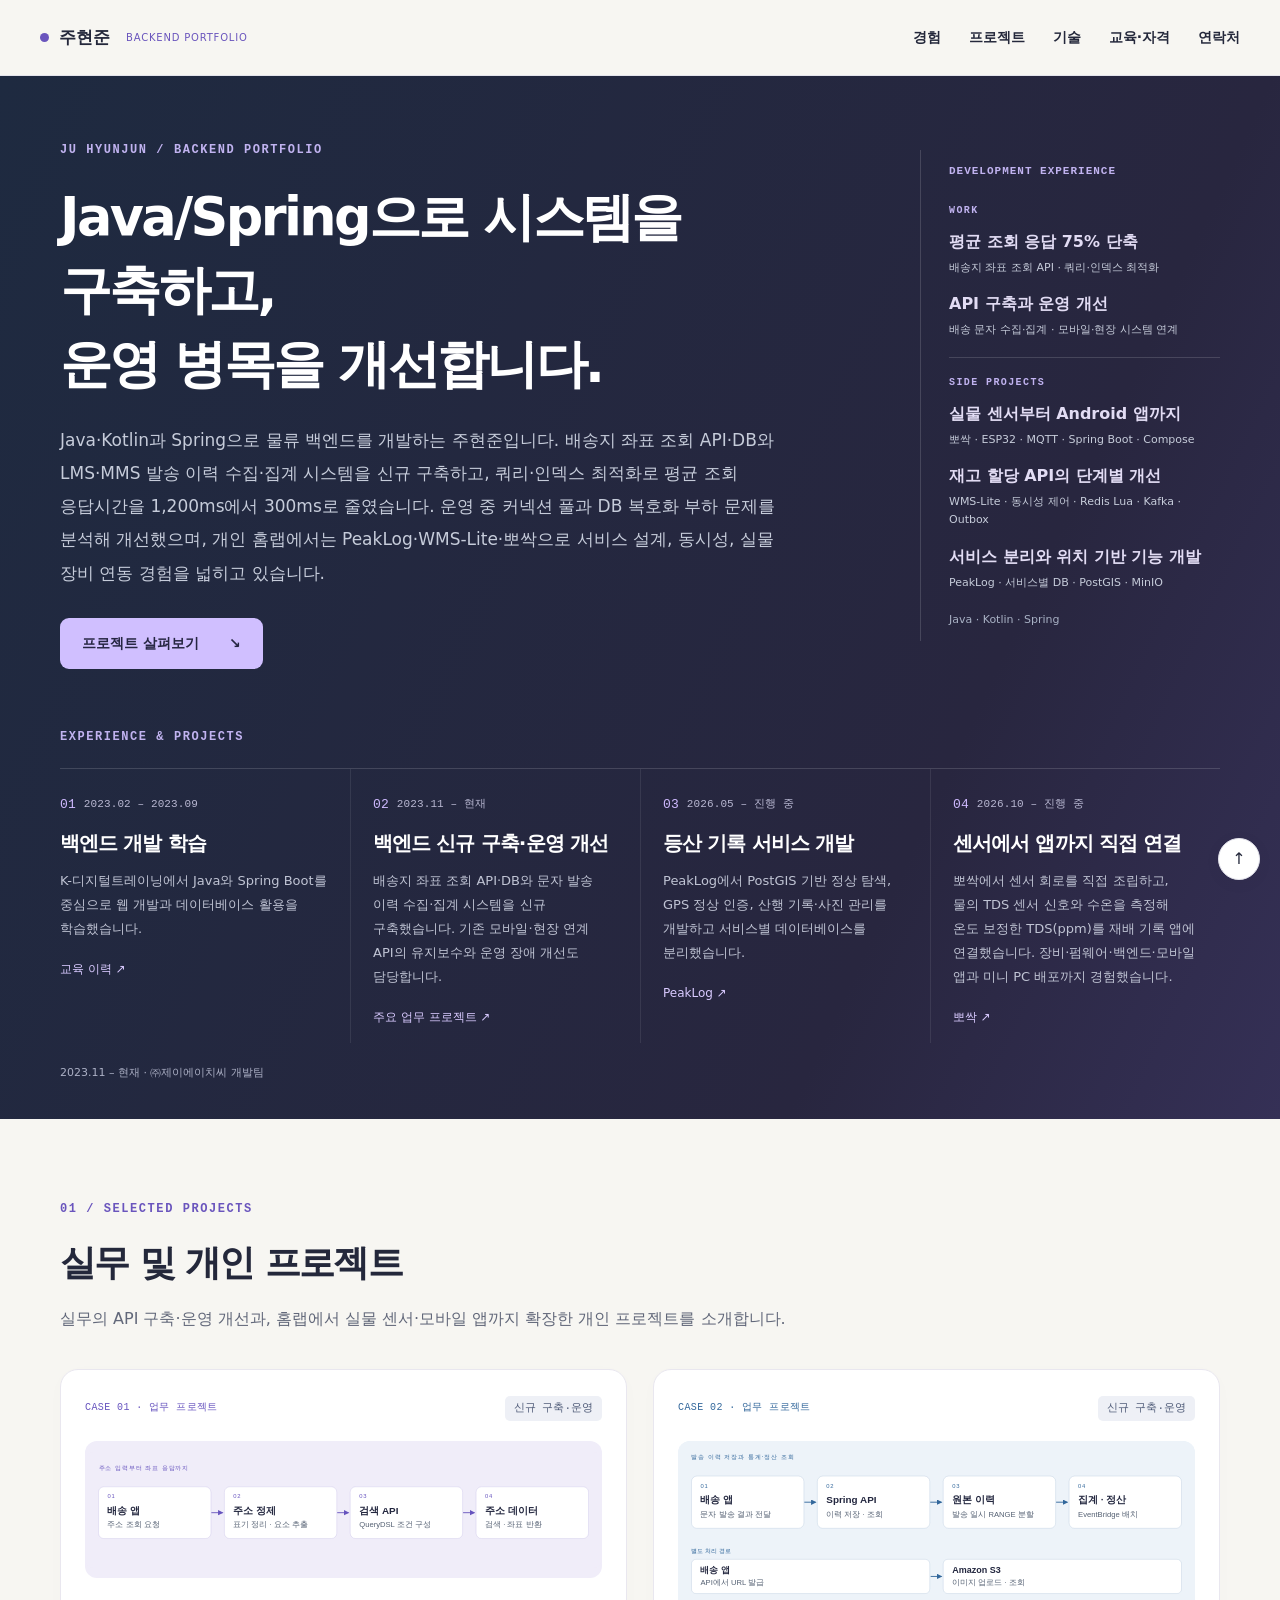
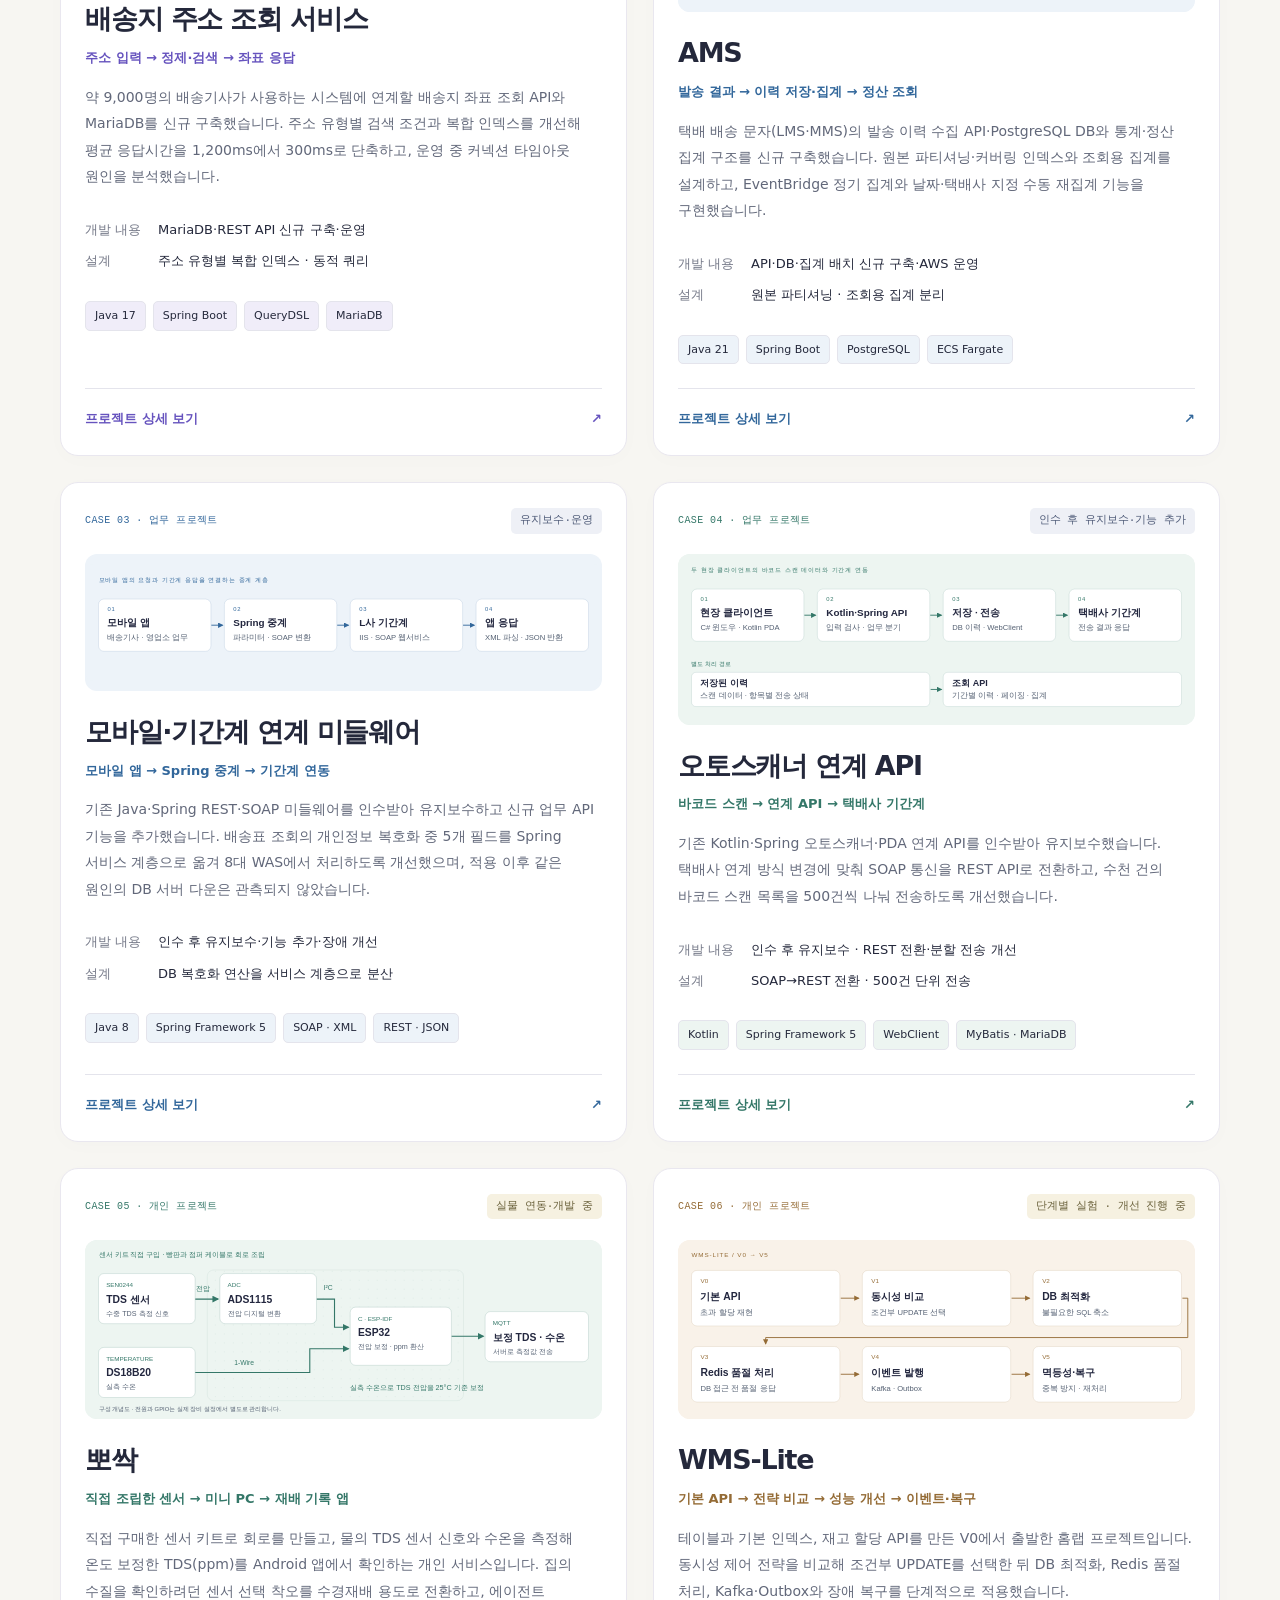
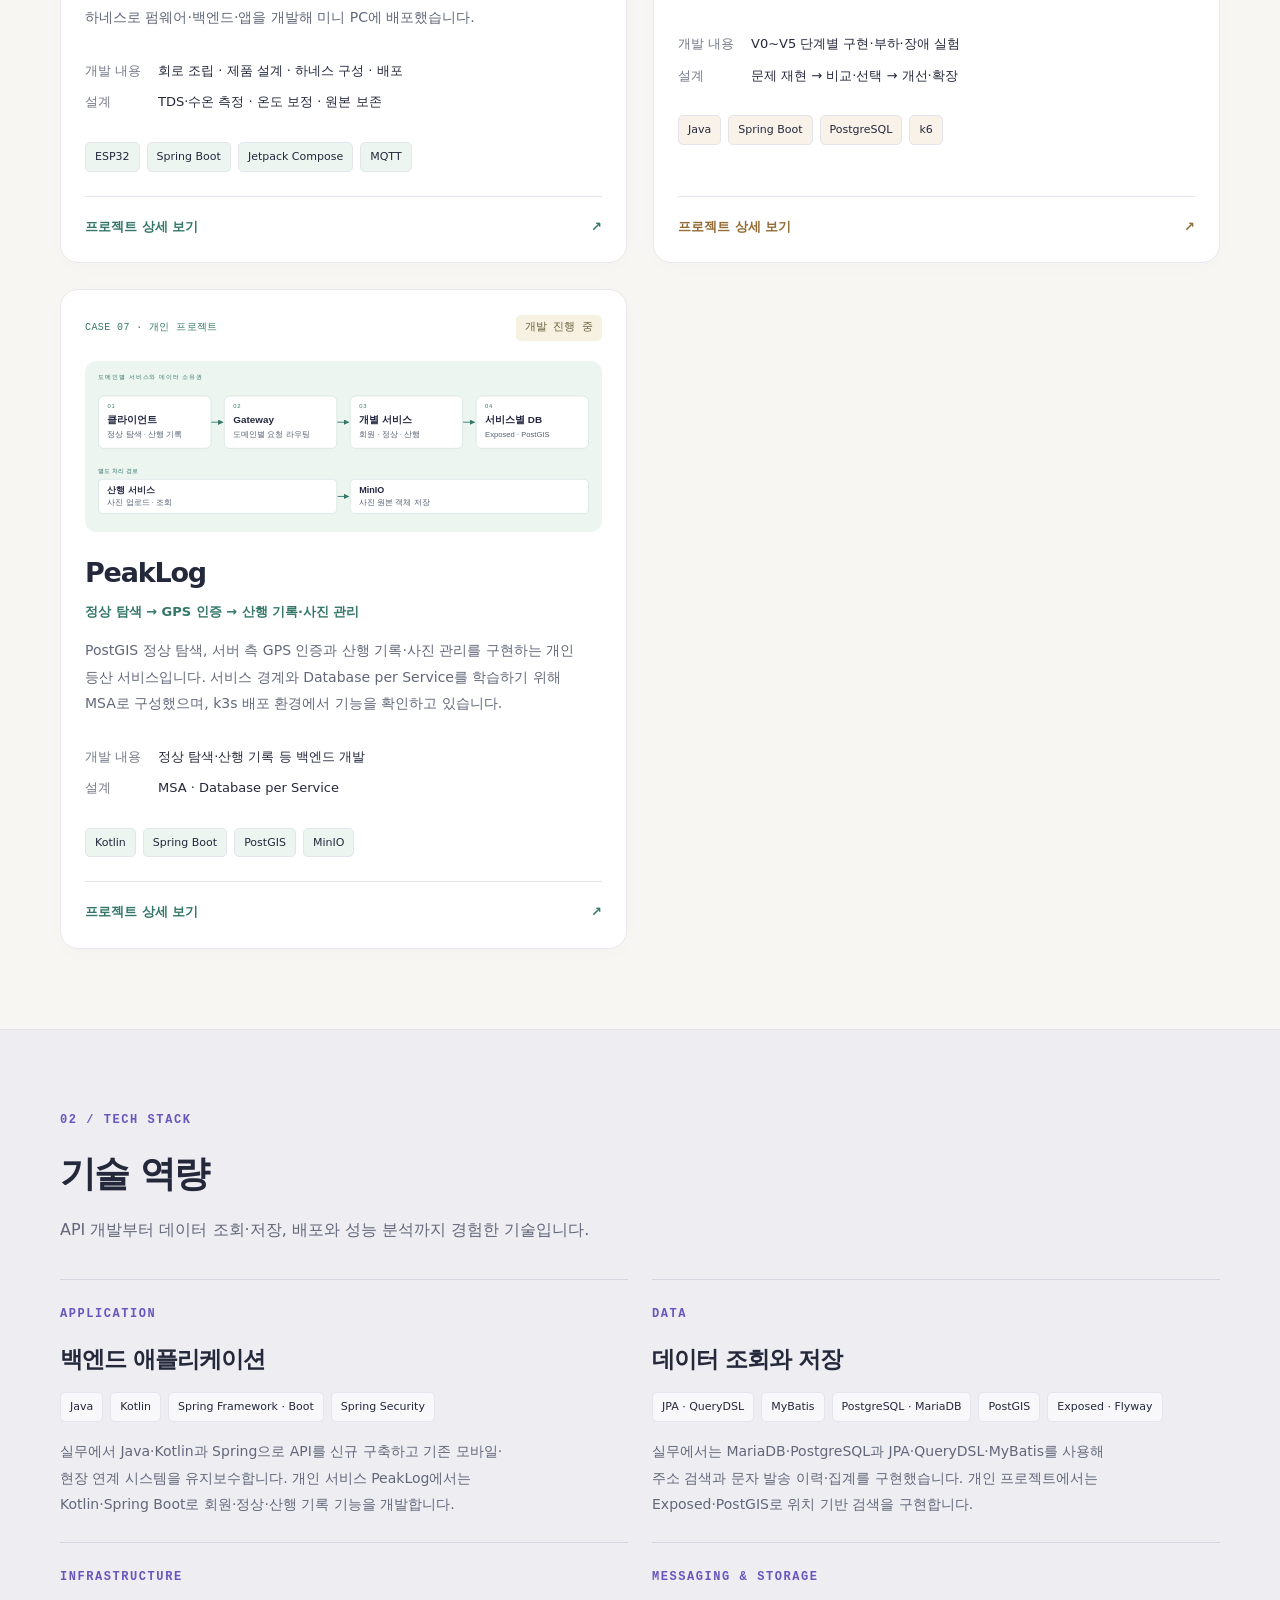
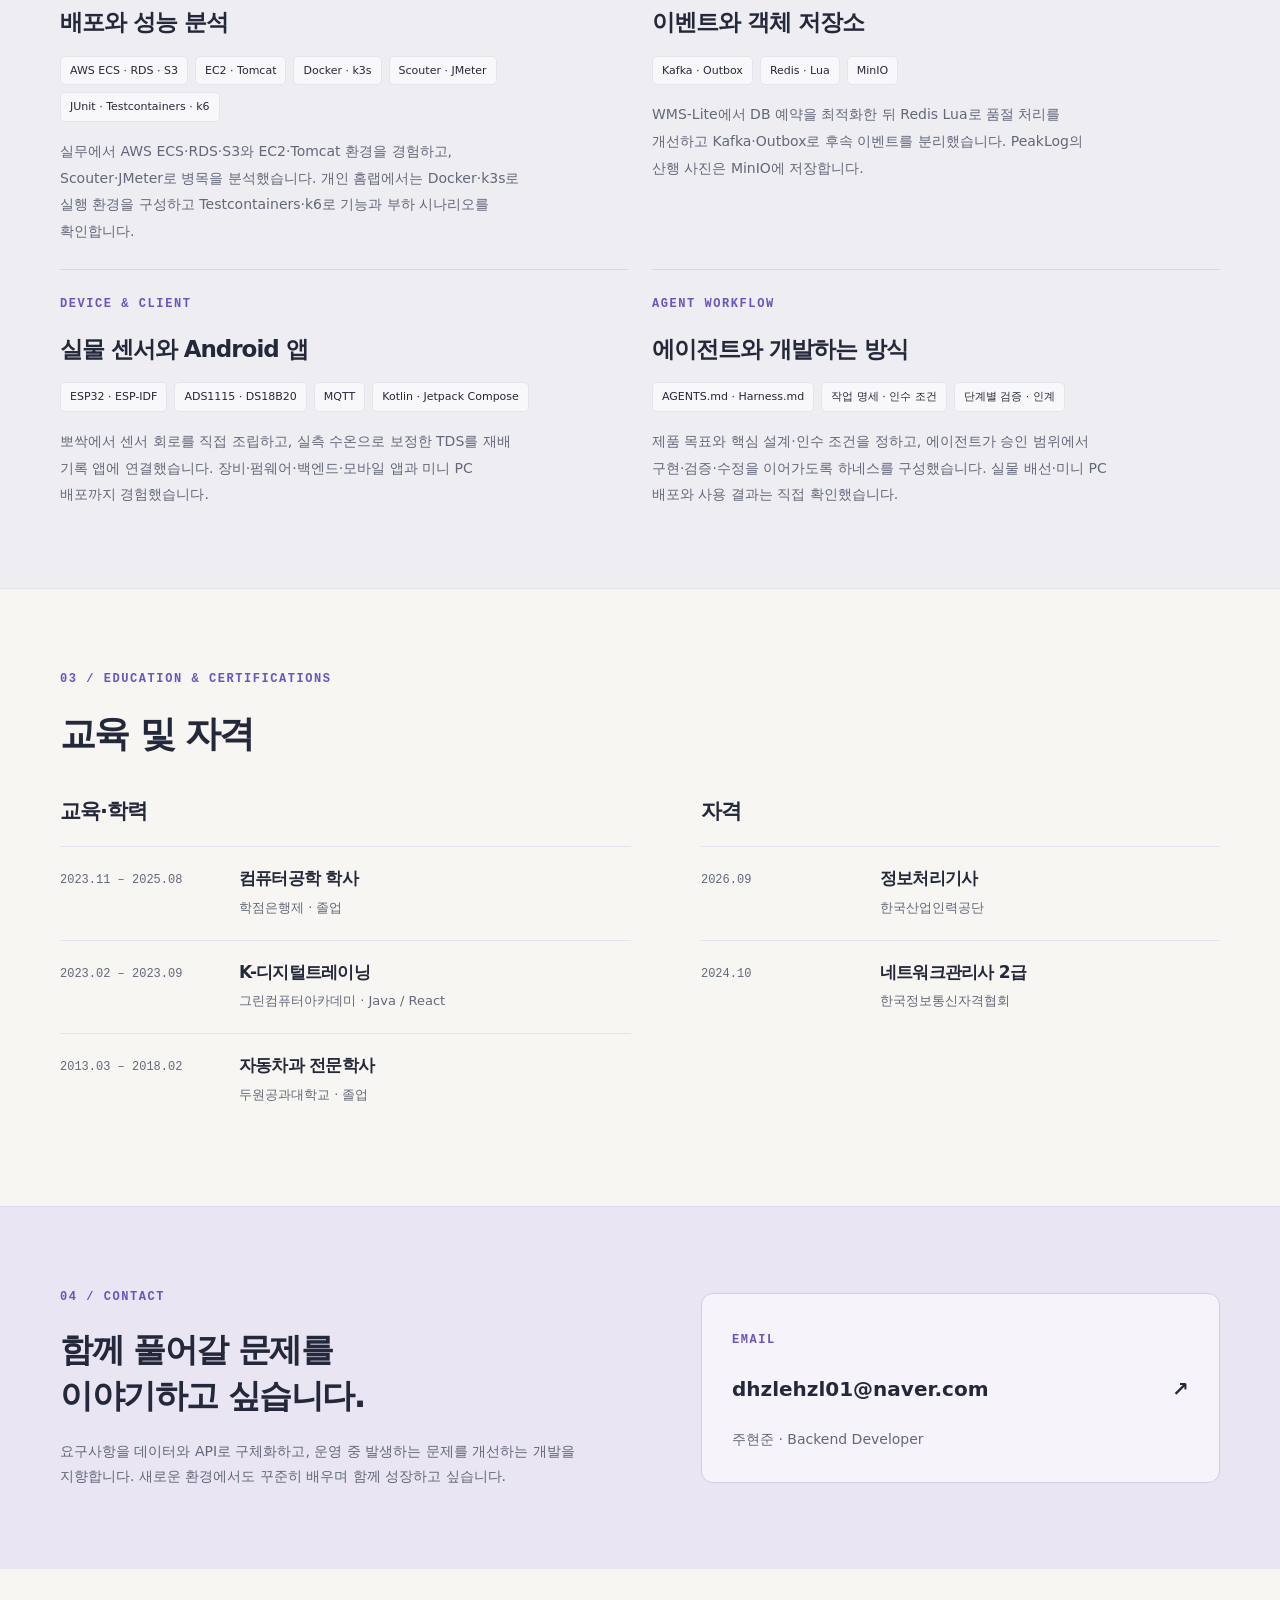
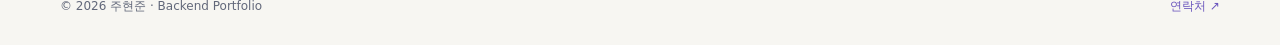
==== commit 6f632b8e: "Clarify Ppossak TDS measurement and temperature compensation flow" ====
--- a/index.html
+++ b/index.html
@@ -9,13 +9,13 @@
 <a class="brand" href="index.html" aria-label="주현준 포트폴리오 홈"><span class="brand-dot"></span>주현준<span class="brand-sub">BACKEND PORTFOLIO</span></a>
 <button class="menu-toggle" type="button" aria-label="메뉴 열기" aria-expanded="false" aria-controls="main-nav">메뉴 <span aria-hidden="true">☰</span></button>
 <nav id="main-nav" aria-label="주 메뉴"><a href="index.html#journey">경험</a><a href="index.html#work">프로젝트</a><a href="index.html#stack">기술</a><a href="index.html#credentials">교육·자격</a><a href="index.html#contact">연락처</a></nav></div></header><main id="main"><section class="hero" aria-labelledby="hero-title"><div class="container"><div class="hero-top"><div><p class="eyebrow">JU HYUNJUN / BACKEND PORTFOLIO</p><h1 id="hero-title">Java/Spring으로 시스템을 구축하고,<br>운영 병목을 개선합니다.</h1><p class="hero-intro">Java·Kotlin과 Spring으로 물류 백엔드를 개발하는 주현준입니다. 배송지 좌표 조회 API·DB와 LMS·MMS 발송 이력 수집·집계 시스템을 신규 구축하고, 쿼리·인덱스 최적화로 평균 조회 응답시간을 1,200ms에서 300ms로 줄였습니다. 운영 중 커넥션 풀과 DB 복호화 부하 문제를 분석해 개선했으며, 개인 홈랩에서는 PeakLog·WMS-Lite·뽀싹으로 서비스 설계, 동시성, 실물 장비 연동 경험을 넓히고 있습니다.</p><a class="primary-button" href="#work">프로젝트 살펴보기 <span aria-hidden="true">↘</span></a></div><aside class="hero-aside"><span class="small-label experience-heading">DEVELOPMENT EXPERIENCE</span><section class="hero-experience-group"><h2 class="small-label">WORK</h2><ul class="hero-highlights"><li><strong>평균 조회 응답 75% 단축</strong><span>배송지 좌표 조회 API · 쿼리·인덱스 최적화</span></li><li><strong>API 구축과 운영 개선</strong><span>배송 문자 수집·집계 · 모바일·현장 시스템 연계</span></li></ul></section><section class="hero-experience-group"><h2 class="small-label">SIDE PROJECTS</h2><ul class="hero-highlights"><li><strong>실물 센서부터 Android 앱까지</strong><span>뽀싹 · ESP32 · MQTT · Spring Boot · Compose</span></li><li><strong>재고 할당 API의 단계별 개선</strong><span>WMS-Lite · 동시성 제어 · Redis Lua · Kafka · Outbox</span></li><li><strong>서비스 분리와 위치 기반 기능 개발</strong><span>PeakLog · 서비스별 DB · PostGIS · MinIO</span></li></ul></section><span class="aside-bottom">Java · Kotlin · Spring</span></aside></div>
-<div id="journey" class="timeline-wrap"><p class="small-label">EXPERIENCE & PROJECTS</p><ol class="timeline"><li><p class="timeline-date"><span>01</span>2023.02 – 2023.09</p><h2>백엔드 개발 학습</h2><p>K-디지털트레이닝에서 Java와 Spring Boot를 중심으로 웹 개발과 데이터베이스 활용을 학습했습니다.</p><a href="#credentials">교육 이력 <span aria-hidden="true">↗</span></a></li><li><p class="timeline-date"><span>02</span>2023.11 – 현재</p><h2>백엔드 신규 구축·운영 개선</h2><p>배송지 좌표 조회 API·DB와 문자 발송 이력 수집·집계 시스템을 신규 구축했습니다. 기존 모바일·현장 연계 API의 유지보수와 운영 장애 개선도 담당합니다.</p><a href="projects/address.html">주요 업무 프로젝트 <span aria-hidden="true">↗</span></a></li><li><p class="timeline-date"><span>03</span>2026.05 – 진행 중</p><h2>등산 기록 서비스 개발</h2><p>PeakLog에서 PostGIS 기반 정상 탐색, GPS 정상 인증, 산행 기록·사진 관리를 개발하고 서비스별 데이터베이스를 분리했습니다.</p><a href="projects/peaklog.html">PeakLog <span aria-hidden="true">↗</span></a></li><li><p class="timeline-date"><span>04</span>2026.10 – 진행 중</p><h2>센서에서 앱까지 직접 연결</h2><p>뽀싹에서 센서 회로를 직접 조립하고, 에이전트 하네스로 펌웨어·백엔드·Android 앱을 개발해 미니 PC에 배포했습니다.</p><a href="projects/ppossak.html">뽀싹 <span aria-hidden="true">↗</span></a></li></ol><p class="hero-footnote">2023.11 – 현재 · ㈜제이에이치씨 개발팀</p></div></div></section>
+<div id="journey" class="timeline-wrap"><p class="small-label">EXPERIENCE & PROJECTS</p><ol class="timeline"><li><p class="timeline-date"><span>01</span>2023.02 – 2023.09</p><h2>백엔드 개발 학습</h2><p>K-디지털트레이닝에서 Java와 Spring Boot를 중심으로 웹 개발과 데이터베이스 활용을 학습했습니다.</p><a href="#credentials">교육 이력 <span aria-hidden="true">↗</span></a></li><li><p class="timeline-date"><span>02</span>2023.11 – 현재</p><h2>백엔드 신규 구축·운영 개선</h2><p>배송지 좌표 조회 API·DB와 문자 발송 이력 수집·집계 시스템을 신규 구축했습니다. 기존 모바일·현장 연계 API의 유지보수와 운영 장애 개선도 담당합니다.</p><a href="projects/address.html">주요 업무 프로젝트 <span aria-hidden="true">↗</span></a></li><li><p class="timeline-date"><span>03</span>2026.05 – 진행 중</p><h2>등산 기록 서비스 개발</h2><p>PeakLog에서 PostGIS 기반 정상 탐색, GPS 정상 인증, 산행 기록·사진 관리를 개발하고 서비스별 데이터베이스를 분리했습니다.</p><a href="projects/peaklog.html">PeakLog <span aria-hidden="true">↗</span></a></li><li><p class="timeline-date"><span>04</span>2026.10 – 진행 중</p><h2>센서에서 앱까지 직접 연결</h2><p>뽀싹에서 센서 회로를 직접 조립하고, 물의 TDS 센서 신호와 수온을 측정해 온도 보정한 TDS(ppm)를 재배 기록 앱에 연결했습니다. 장비·펌웨어·백엔드·모바일 앱과 미니 PC 배포까지 경험했습니다.</p><a href="projects/ppossak.html">뽀싹 <span aria-hidden="true">↗</span></a></li></ol><p class="hero-footnote">2023.11 – 현재 · ㈜제이에이치씨 개발팀</p></div></div></section>
 <section class="section container" id="work"><p class="eyebrow">01 / SELECTED PROJECTS</p><h2>실무 및 개인 프로젝트</h2><p class="section-intro">실무의 API 구축·운영 개선과, 홈랩에서 실물 센서·모바일 앱까지 확장한 개인 프로젝트를 소개합니다.</p><div class="project-grid"><a class="project-card theme-violet" href="projects/address.html" aria-label="배송지 주소 조회 서비스 상세 보기"><div class="card-top"><span>CASE 01 · 업무 프로젝트</span><span class="status status-done">신규 구축·운영</span></div>
 <div class="card-art"><img src="assets/address-overview.svg" alt="주소 입력 → 정제·검색 → 좌표 응답" width="1150" height="260" loading="lazy"></div><div class="card-body"><h3>배송지 주소 조회 서비스</h3><p class="card-flow">주소 입력 → 정제·검색 → 좌표 응답</p><p>약 9,000명의 배송기사가 사용하는 시스템에 연계할 배송지 좌표 조회 API와 MariaDB를 신규 구축했습니다. 주소 유형별 검색 조건과 복합 인덱스를 개선해 평균 응답시간을 1,200ms에서 300ms로 단축하고, 운영 중 커넥션 타임아웃 원인을 분석했습니다.</p><dl><div><dt>개발 내용</dt><dd>MariaDB·REST API 신규 구축·운영</dd></div><div><dt>설계</dt><dd>주소 유형별 복합 인덱스 · 동적 쿼리</dd></div></dl><ul class="tags" aria-label="사용 기술"><li>Java 17</li><li>Spring Boot</li><li>QueryDSL</li><li>MariaDB</li></ul><div class="card-link">프로젝트 상세 보기 <span aria-hidden="true">↗</span></div></div></a><a class="project-card theme-blue" href="projects/ams.html" aria-label="AMS 상세 보기"><div class="card-top"><span>CASE 02 · 업무 프로젝트</span><span class="status status-done">신규 구축·운영</span></div>
 <div class="card-art"><img src="assets/ams-overview.svg" alt="발송 결과 → 이력 저장·집계 → 정산 조회" width="1150" height="260" loading="lazy"></div><div class="card-body"><h3>AMS</h3><p class="card-flow">발송 결과 → 이력 저장·집계 → 정산 조회</p><p>택배 배송 문자(LMS·MMS)의 발송 이력 수집 API·PostgreSQL DB와 통계·정산 집계 구조를 신규 구축했습니다. 원본 파티셔닝·커버링 인덱스와 조회용 집계를 설계하고, EventBridge 정기 집계와 날짜·택배사 지정 수동 재집계 기능을 구현했습니다.</p><dl><div><dt>개발 내용</dt><dd>API·DB·집계 배치 신규 구축·AWS 운영</dd></div><div><dt>설계</dt><dd>원본 파티셔닝 · 조회용 집계 분리</dd></div></dl><ul class="tags" aria-label="사용 기술"><li>Java 21</li><li>Spring Boot</li><li>PostgreSQL</li><li>ECS Fargate</li></ul><div class="card-link">프로젝트 상세 보기 <span aria-hidden="true">↗</span></div></div></a><a class="project-card theme-blue" href="projects/mobile-middleware.html" aria-label="모바일·기간계 연계 미들웨어 상세 보기"><div class="card-top"><span>CASE 03 · 업무 프로젝트</span><span class="status status-done">유지보수·운영</span></div>
 <div class="card-art"><img src="assets/mobile-middleware-overview.svg" alt="모바일 앱 → Spring 중계 → 기간계 연동" width="1150" height="260" loading="lazy"></div><div class="card-body"><h3>모바일·기간계 연계 미들웨어</h3><p class="card-flow">모바일 앱 → Spring 중계 → 기간계 연동</p><p>기존 Java·Spring REST·SOAP 미들웨어를 인수받아 유지보수하고 신규 업무 API 기능을 추가했습니다. 배송표 조회의 개인정보 복호화 중 5개 필드를 Spring 서비스 계층으로 옮겨 8대 WAS에서 처리하도록 개선했으며, 적용 이후 같은 원인의 DB 서버 다운은 관측되지 않았습니다.</p><dl><div><dt>개발 내용</dt><dd>인수 후 유지보수·기능 추가·장애 개선</dd></div><div><dt>설계</dt><dd>DB 복호화 연산을 서비스 계층으로 분산</dd></div></dl><ul class="tags" aria-label="사용 기술"><li>Java 8</li><li>Spring Framework 5</li><li>SOAP · XML</li><li>REST · JSON</li></ul><div class="card-link">프로젝트 상세 보기 <span aria-hidden="true">↗</span></div></div></a><a class="project-card theme-green" href="projects/scanner-api.html" aria-label="오토스캐너 연계 API 상세 보기"><div class="card-top"><span>CASE 04 · 업무 프로젝트</span><span class="status status-done">인수 후 유지보수·기능 추가</span></div>
 <div class="card-art"><img src="assets/scanner-api-overview.svg" alt="바코드 스캔 → 연계 API → 택배사 기간계" width="1150" height="260" loading="lazy"></div><div class="card-body"><h3>오토스캐너 연계 API</h3><p class="card-flow">바코드 스캔 → 연계 API → 택배사 기간계</p><p>기존 Kotlin·Spring 오토스캐너·PDA 연계 API를 인수받아 유지보수했습니다. 택배사 연계 방식 변경에 맞춰 SOAP 통신을 REST API로 전환하고, 수천 건의 바코드 스캔 목록을 500건씩 나눠 전송하도록 개선했습니다.</p><dl><div><dt>개발 내용</dt><dd>인수 후 유지보수 · REST 전환·분할 전송 개선</dd></div><div><dt>설계</dt><dd>SOAP→REST 전환 · 500건 단위 전송</dd></div></dl><ul class="tags" aria-label="사용 기술"><li>Kotlin</li><li>Spring Framework 5</li><li>WebClient</li><li>MyBatis · MariaDB</li></ul><div class="card-link">프로젝트 상세 보기 <span aria-hidden="true">↗</span></div></div></a><a class="project-card theme-green" href="projects/ppossak.html" aria-label="뽀싹 상세 보기"><div class="card-top"><span>CASE 05 · 개인 프로젝트</span><span class="status status-experiment">실물 연동·개발 중</span></div>
-<div class="card-art"><img src="assets/ppossak-hardware.svg" alt="직접 조립한 센서 → 미니 PC → 재배 기록 앱" width="1150" height="260" loading="lazy"></div><div class="card-body"><h3>뽀싹</h3><p class="card-flow">직접 조립한 센서 → 미니 PC → 재배 기록 앱</p><p>직접 구매한 센서 키트로 회로를 만들고, 수온을 보정한 영양액 TDS(ppm)를 Android 앱에서 확인하는 개인 서비스입니다. 집의 수질을 확인하려던 센서 선택 착오를 수경재배 용도로 전환하고, 에이전트 하네스로 펌웨어·백엔드·앱을 개발해 미니 PC에 배포했습니다.</p><dl><div><dt>개발 내용</dt><dd>회로 조립 · 제품 설계 · 하네스 구성 · 배포</dd></div><div><dt>설계</dt><dd>수온 보정 · 측정 원본 보존 · 재배 관리</dd></div></dl><ul class="tags" aria-label="사용 기술"><li>ESP32</li><li>Spring Boot</li><li>Jetpack Compose</li><li>MQTT</li></ul><div class="card-link">프로젝트 상세 보기 <span aria-hidden="true">↗</span></div></div></a><a class="project-card theme-amber" href="projects/wms-lite.html" aria-label="WMS-Lite 상세 보기"><div class="card-top"><span>CASE 06 · 개인 프로젝트</span><span class="status status-experiment">단계별 실험 · 개선 진행 중</span></div>
+<div class="card-art"><img src="assets/ppossak-hardware.svg" alt="직접 조립한 센서 → 미니 PC → 재배 기록 앱" width="1150" height="260" loading="lazy"></div><div class="card-body"><h3>뽀싹</h3><p class="card-flow">직접 조립한 센서 → 미니 PC → 재배 기록 앱</p><p>직접 구매한 센서 키트로 회로를 만들고, 물의 TDS 센서 신호와 수온을 측정해 온도 보정한 TDS(ppm)를 Android 앱에서 확인하는 개인 서비스입니다. 집의 수질을 확인하려던 센서 선택 착오를 수경재배 용도로 전환하고, 에이전트 하네스로 펌웨어·백엔드·앱을 개발해 미니 PC에 배포했습니다.</p><dl><div><dt>개발 내용</dt><dd>회로 조립 · 제품 설계 · 하네스 구성 · 배포</dd></div><div><dt>설계</dt><dd>TDS·수온 측정 · 온도 보정 · 원본 보존</dd></div></dl><ul class="tags" aria-label="사용 기술"><li>ESP32</li><li>Spring Boot</li><li>Jetpack Compose</li><li>MQTT</li></ul><div class="card-link">프로젝트 상세 보기 <span aria-hidden="true">↗</span></div></div></a><a class="project-card theme-amber" href="projects/wms-lite.html" aria-label="WMS-Lite 상세 보기"><div class="card-top"><span>CASE 06 · 개인 프로젝트</span><span class="status status-experiment">단계별 실험 · 개선 진행 중</span></div>
 <div class="card-art"><img src="assets/wms-lite-evolution.svg" alt="기본 API → 전략 비교 → 성능 개선 → 이벤트·복구" width="1150" height="400" loading="lazy"></div><div class="card-body"><h3>WMS-Lite</h3><p class="card-flow">기본 API → 전략 비교 → 성능 개선 → 이벤트·복구</p><p>테이블과 기본 인덱스, 재고 할당 API를 만든 V0에서 출발한 홈랩 프로젝트입니다. 동시성 제어 전략을 비교해 조건부 UPDATE를 선택한 뒤 DB 최적화, Redis 품절 처리, Kafka·Outbox와 장애 복구를 단계적으로 적용했습니다.</p><dl><div><dt>개발 내용</dt><dd>V0~V5 단계별 구현·부하·장애 실험</dd></div><div><dt>설계</dt><dd>문제 재현 → 비교·선택 → 개선·확장</dd></div></dl><ul class="tags" aria-label="사용 기술"><li>Java</li><li>Spring Boot</li><li>PostgreSQL</li><li>k6</li></ul><div class="card-link">프로젝트 상세 보기 <span aria-hidden="true">↗</span></div></div></a><a class="project-card theme-green" href="projects/peaklog.html" aria-label="PeakLog 상세 보기"><div class="card-top"><span>CASE 07 · 개인 프로젝트</span><span class="status status-experiment">개발 진행 중</span></div>
 <div class="card-art"><img src="assets/peaklog-overview.svg" alt="정상 탐색 → GPS 인증 → 산행 기록·사진 관리" width="1150" height="260" loading="lazy"></div><div class="card-body"><h3>PeakLog</h3><p class="card-flow">정상 탐색 → GPS 인증 → 산행 기록·사진 관리</p><p>PostGIS 정상 탐색, 서버 측 GPS 인증과 산행 기록·사진 관리를 구현하는 개인 등산 서비스입니다. 서비스 경계와 Database per Service를 학습하기 위해 MSA로 구성했으며, k3s 배포 환경에서 기능을 확인하고 있습니다.</p><dl><div><dt>개발 내용</dt><dd>정상 탐색·산행 기록 등 백엔드 개발</dd></div><div><dt>설계</dt><dd>MSA · Database per Service</dd></div></dl><ul class="tags" aria-label="사용 기술"><li>Kotlin</li><li>Spring Boot</li><li>PostGIS</li><li>MinIO</li></ul><div class="card-link">프로젝트 상세 보기 <span aria-hidden="true">↗</span></div></div></a></div></section>
 <section class="section stack-section" id="stack"><div class="container"><p class="eyebrow">02 / TECH STACK</p><h2>기술 역량</h2><p class="section-intro">API 개발부터 데이터 조회·저장, 배포와 성능 분석까지 경험한 기술입니다.</p><div class="stack-grid"><article class="stack-card"><p class="eyebrow">APPLICATION</p><h3>백엔드 애플리케이션</h3><ul class="tags" aria-label="사용 기술"><li>Java</li><li>Kotlin</li><li>Spring Framework · Boot</li><li>Spring Security</li></ul><p>실무에서 Java·Kotlin과 Spring으로 API를 신규 구축하고 기존 모바일·현장 연계 시스템을 유지보수합니다. 개인 서비스 PeakLog에서는 Kotlin·Spring Boot로 회원·정상·산행 기록 기능을 개발합니다.</p></article><article class="stack-card"><p class="eyebrow">DATA</p><h3>데이터 조회와 저장</h3><ul class="tags" aria-label="사용 기술"><li>JPA · QueryDSL</li><li>MyBatis</li><li>PostgreSQL · MariaDB</li><li>PostGIS</li><li>Exposed · Flyway</li></ul><p>실무에서는 MariaDB·PostgreSQL과 JPA·QueryDSL·MyBatis를 사용해 주소 검색과 문자 발송 이력·집계를 구현했습니다. 개인 프로젝트에서는 Exposed·PostGIS로 위치 기반 검색을 구현합니다.</p></article><article class="stack-card"><p class="eyebrow">INFRASTRUCTURE</p><h3>배포와 성능 분석</h3><ul class="tags" aria-label="사용 기술"><li>AWS ECS · RDS · S3</li><li>EC2 · Tomcat</li><li>Docker · k3s</li><li>Scouter · JMeter</li><li>JUnit · Testcontainers · k6</li></ul><p>실무에서 AWS ECS·RDS·S3와 EC2·Tomcat 환경을 경험하고, Scouter·JMeter로 병목을 분석했습니다. 개인 홈랩에서는 Docker·k3s로 실행 환경을 구성하고 Testcontainers·k6로 기능과 부하 시나리오를 확인합니다.</p></article><article class="stack-card"><p class="eyebrow">MESSAGING &amp; STORAGE</p><h3>이벤트와 객체 저장소</h3><ul class="tags" aria-label="사용 기술"><li>Kafka · Outbox</li><li>Redis · Lua</li><li>MinIO</li></ul><p>WMS-Lite에서 DB 예약을 최적화한 뒤 Redis Lua로 품절 처리를 개선하고 Kafka·Outbox로 후속 이벤트를 분리했습니다. PeakLog의 산행 사진은 MinIO에 저장합니다.</p></article><article class="stack-card"><p class="eyebrow">DEVICE &amp; CLIENT</p><h3>실물 센서와 Android 앱</h3><ul class="tags" aria-label="사용 기술"><li>ESP32 · ESP-IDF</li><li>ADS1115 · DS18B20</li><li>MQTT</li><li>Kotlin · Jetpack Compose</li></ul><p>뽀싹에서 센서 회로를 직접 조립하고, 실측 수온으로 보정한 TDS를 재배 기록 앱에 연결했습니다. 장비·펌웨어·백엔드·모바일 앱과 미니 PC 배포까지 경험했습니다.</p></article><article class="stack-card"><p class="eyebrow">AGENT WORKFLOW</p><h3>에이전트와 개발하는 방식</h3><ul class="tags" aria-label="사용 기술"><li>AGENTS.md · Harness.md</li><li>작업 명세 · 인수 조건</li><li>단계별 검증 · 인계</li></ul><p>제품 목표와 핵심 설계·인수 조건을 정하고, 에이전트가 승인 범위에서 구현·검증·수정을 이어가도록 하네스를 구성했습니다. 실물 배선·미니 PC 배포와 사용 결과는 직접 확인했습니다.</p></article></div></div></section>
